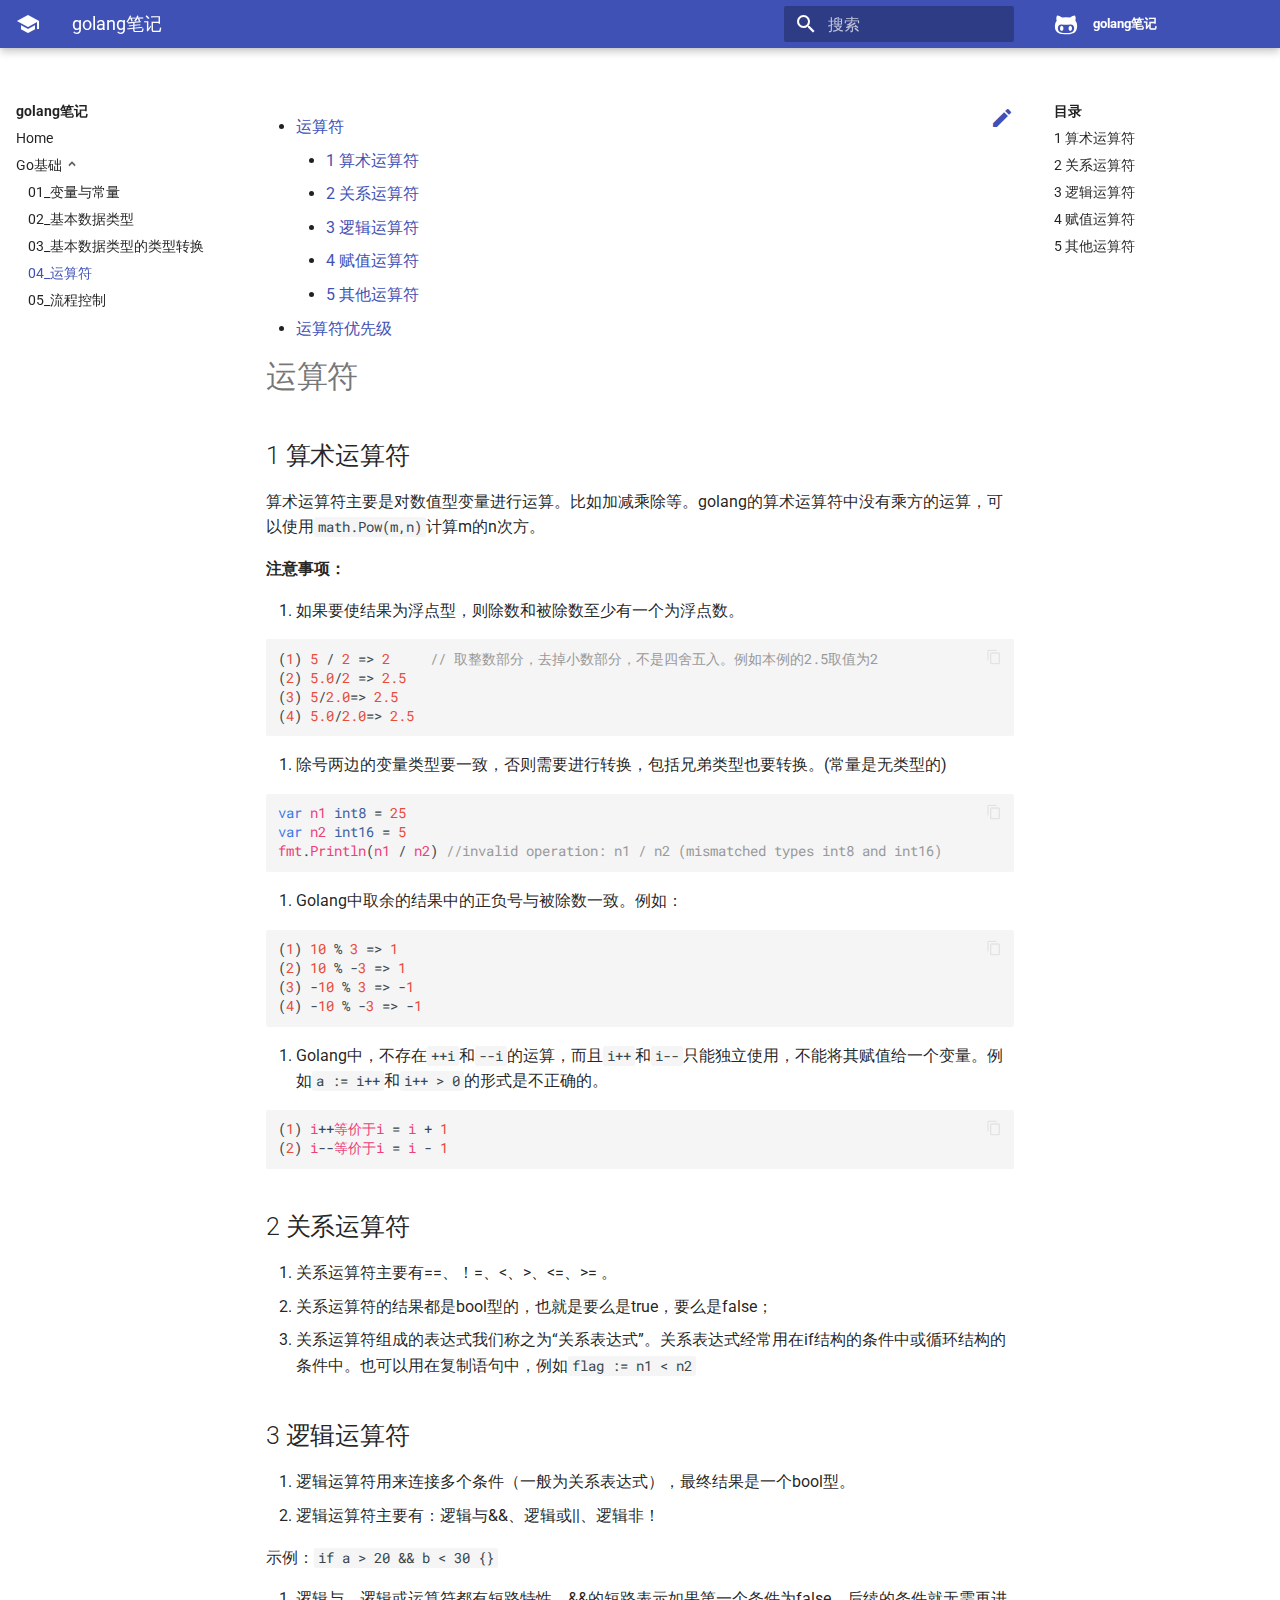
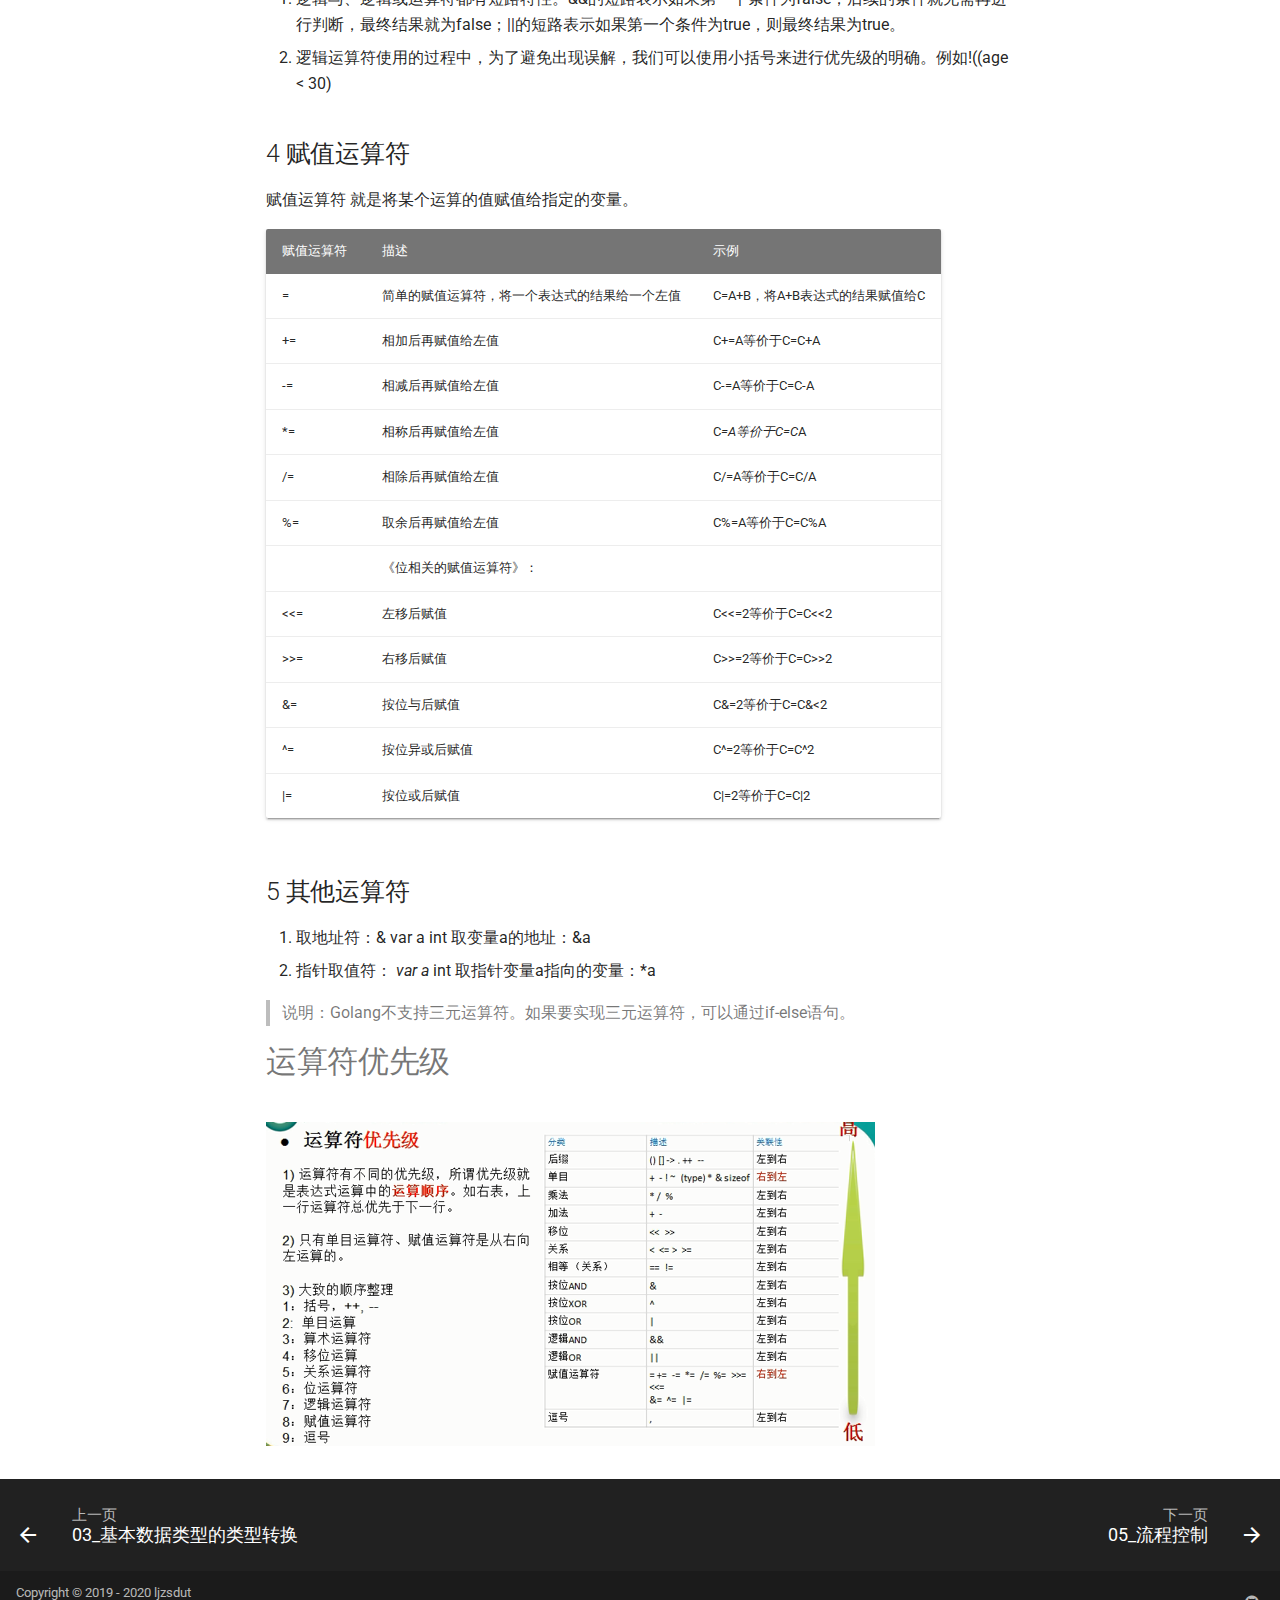
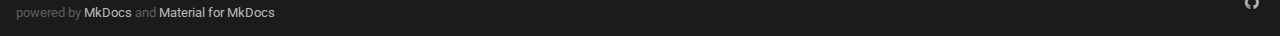
==== 04_运算符/index.html @ 5c6065fd "Deployed a2279b4 with MkDocs version: 1.0.4" ====
<!doctype html>
<html lang="zh" class="no-js">
  <head>
    
      <meta charset="utf-8">
      <meta name="viewport" content="width=device-width,initial-scale=1">
      <meta http-equiv="x-ua-compatible" content="ie=edge">
      
        <meta name="description" content="golang笔记">
      
      
      
      
        <meta name="lang:clipboard.copy" content="复制">
      
        <meta name="lang:clipboard.copied" content="已复制">
      
        <meta name="lang:search.language" content="ja">
      
        <meta name="lang:search.pipeline.stopwords" content="True">
      
        <meta name="lang:search.pipeline.trimmer" content="True">
      
        <meta name="lang:search.result.none" content="没有找到符合条件的结果">
      
        <meta name="lang:search.result.one" content="找到 1 个符合条件的结果">
      
        <meta name="lang:search.result.other" content="# 个符合条件的结果">
      
        <meta name="lang:search.tokenizer" content="[\uff0c\u3002]+">
      
      <link rel="shortcut icon" href="..">
      <meta name="generator" content="mkdocs-1.0.4, mkdocs-material-4.6.0">
    
    
      
        <title>04_运算符 - golang笔记</title>
      
    
    
      <link rel="stylesheet" href="../assets/stylesheets/application.1b62728e.css">
      
        <link rel="stylesheet" href="../assets/stylesheets/application-palette.a8b3c06d.css">
      
      
        
        
        <meta name="theme-color" content="#3f51b5">
      
    
    
      <script src="../assets/javascripts/modernizr.268332fc.js"></script>
    
    
      
        <link href="https://fonts.gstatic.com" rel="preconnect" crossorigin>
        <link rel="stylesheet" href="https://fonts.googleapis.com/css?family=Roboto:300,400,400i,700%7CRoboto+Mono&display=fallback">
        <style>body,input{font-family:"Roboto","Helvetica Neue",Helvetica,Arial,sans-serif}code,kbd,pre{font-family:"Roboto Mono","Courier New",Courier,monospace}</style>
      
    
    <link rel="stylesheet" href="../assets/fonts/material-icons.css">
    
    
    
      
    
    
  </head>
  
    
    
    <body dir="ltr" data-md-color-primary="indigo" data-md-color-accent="indigo">
  
    <svg class="md-svg">
      <defs>
        
        
          <svg xmlns="http://www.w3.org/2000/svg" width="416" height="448" viewBox="0 0 416 448" id="__github"><path fill="currentColor" d="M160 304q0 10-3.125 20.5t-10.75 19T128 352t-18.125-8.5-10.75-19T96 304t3.125-20.5 10.75-19T128 256t18.125 8.5 10.75 19T160 304zm160 0q0 10-3.125 20.5t-10.75 19T288 352t-18.125-8.5-10.75-19T256 304t3.125-20.5 10.75-19T288 256t18.125 8.5 10.75 19T320 304zm40 0q0-30-17.25-51T296 232q-10.25 0-48.75 5.25Q229.5 240 208 240t-39.25-2.75Q130.75 232 120 232q-29.5 0-46.75 21T56 304q0 22 8 38.375t20.25 25.75 30.5 15 35 7.375 37.25 1.75h42q20.5 0 37.25-1.75t35-7.375 30.5-15 20.25-25.75T360 304zm56-44q0 51.75-15.25 82.75-9.5 19.25-26.375 33.25t-35.25 21.5-42.5 11.875-42.875 5.5T212 416q-19.5 0-35.5-.75t-36.875-3.125-38.125-7.5-34.25-12.875T37 371.5t-21.5-28.75Q0 312 0 260q0-59.25 34-99-6.75-20.5-6.75-42.5 0-29 12.75-54.5 27 0 47.5 9.875t47.25 30.875Q171.5 96 212 96q37 0 70 8 26.25-20.5 46.75-30.25T376 64q12.75 25.5 12.75 54.5 0 21.75-6.75 42 34 40 34 99.5z"/></svg>
        
      </defs>
    </svg>
    <input class="md-toggle" data-md-toggle="drawer" type="checkbox" id="__drawer" autocomplete="off">
    <input class="md-toggle" data-md-toggle="search" type="checkbox" id="__search" autocomplete="off">
    <label class="md-overlay" data-md-component="overlay" for="__drawer"></label>
    
      <a href="#_1" tabindex="1" class="md-skip">
        跳转至
      </a>
    
    
      <header class="md-header" data-md-component="header">
  <nav class="md-header-nav md-grid">
    <div class="md-flex">
      <div class="md-flex__cell md-flex__cell--shrink">
        <a href=".." title="golang笔记" class="md-header-nav__button md-logo">
          
            <i class="md-icon"></i>
          
        </a>
      </div>
      <div class="md-flex__cell md-flex__cell--shrink">
        <label class="md-icon md-icon--menu md-header-nav__button" for="__drawer"></label>
      </div>
      <div class="md-flex__cell md-flex__cell--stretch">
        <div class="md-flex__ellipsis md-header-nav__title" data-md-component="title">
          
            <span class="md-header-nav__topic">
              golang笔记
            </span>
            <span class="md-header-nav__topic">
              
                04_运算符
              
            </span>
          
        </div>
      </div>
      <div class="md-flex__cell md-flex__cell--shrink">
        
          <label class="md-icon md-icon--search md-header-nav__button" for="__search"></label>
          
<div class="md-search" data-md-component="search" role="dialog">
  <label class="md-search__overlay" for="__search"></label>
  <div class="md-search__inner" role="search">
    <form class="md-search__form" name="search">
      <input type="text" class="md-search__input" name="query" placeholder="搜索" autocapitalize="off" autocorrect="off" autocomplete="off" spellcheck="false" data-md-component="query" data-md-state="active">
      <label class="md-icon md-search__icon" for="__search"></label>
      <button type="reset" class="md-icon md-search__icon" data-md-component="reset" tabindex="-1">
        &#xE5CD;
      </button>
    </form>
    <div class="md-search__output">
      <div class="md-search__scrollwrap" data-md-scrollfix>
        <div class="md-search-result" data-md-component="result">
          <div class="md-search-result__meta">
            键入以开始搜索
          </div>
          <ol class="md-search-result__list"></ol>
        </div>
      </div>
    </div>
  </div>
</div>
        
      </div>
      
        <div class="md-flex__cell md-flex__cell--shrink">
          <div class="md-header-nav__source">
            


  

<a href="https://github.com/ljzsdut/golangstudy/" title="前往 Github 仓库" class="md-source" data-md-source="github">
  
    <div class="md-source__icon">
      <svg viewBox="0 0 24 24" width="24" height="24">
        <use xlink:href="#__github" width="24" height="24"></use>
      </svg>
    </div>
  
  <div class="md-source__repository">
    golang笔记
  </div>
</a>
          </div>
        </div>
      
    </div>
  </nav>
</header>
    
    <div class="md-container">
      
        
      
      
      <main class="md-main" role="main">
        <div class="md-main__inner md-grid" data-md-component="container">
          
            
              <div class="md-sidebar md-sidebar--primary" data-md-component="navigation">
                <div class="md-sidebar__scrollwrap">
                  <div class="md-sidebar__inner">
                    <nav class="md-nav md-nav--primary" data-md-level="0">
  <label class="md-nav__title md-nav__title--site" for="__drawer">
    <a href=".." title="golang笔记" class="md-nav__button md-logo">
      
        <i class="md-icon"></i>
      
    </a>
    golang笔记
  </label>
  
    <div class="md-nav__source">
      


  

<a href="https://github.com/ljzsdut/golangstudy/" title="前往 Github 仓库" class="md-source" data-md-source="github">
  
    <div class="md-source__icon">
      <svg viewBox="0 0 24 24" width="24" height="24">
        <use xlink:href="#__github" width="24" height="24"></use>
      </svg>
    </div>
  
  <div class="md-source__repository">
    golang笔记
  </div>
</a>
    </div>
  
  <ul class="md-nav__list" data-md-scrollfix>
    
      
      
      


  <li class="md-nav__item">
    <a href=".." title="Home" class="md-nav__link">
      Home
    </a>
  </li>

    
      
      
      

  


  <li class="md-nav__item md-nav__item--active md-nav__item--nested">
    
      <input class="md-toggle md-nav__toggle" data-md-toggle="nav-2" type="checkbox" id="nav-2" checked>
    
    <label class="md-nav__link" for="nav-2">
      Go基础
    </label>
    <nav class="md-nav" data-md-component="collapsible" data-md-level="1">
      <label class="md-nav__title" for="nav-2">
        Go基础
      </label>
      <ul class="md-nav__list" data-md-scrollfix>
        
        
          
          
          


  <li class="md-nav__item">
    <a href="../01_变量与常量/" title="01_变量与常量" class="md-nav__link">
      01_变量与常量
    </a>
  </li>

        
          
          
          


  <li class="md-nav__item">
    <a href="../02_基本数据类型/" title="02_基本数据类型" class="md-nav__link">
      02_基本数据类型
    </a>
  </li>

        
          
          
          


  <li class="md-nav__item">
    <a href="../03_基本数据类型的类型转换/" title="03_基本数据类型的类型转换" class="md-nav__link">
      03_基本数据类型的类型转换
    </a>
  </li>

        
          
          
          

  


  <li class="md-nav__item md-nav__item--active">
    
    <input class="md-toggle md-nav__toggle" data-md-toggle="toc" type="checkbox" id="__toc">
    
      
    
    
      <label class="md-nav__link md-nav__link--active" for="__toc">
        04_运算符
      </label>
    
    <a href="./" title="04_运算符" class="md-nav__link md-nav__link--active">
      04_运算符
    </a>
    
      
<nav class="md-nav md-nav--secondary">
  
  
    
  
  
    <label class="md-nav__title" for="__toc">目录</label>
    <ul class="md-nav__list" data-md-scrollfix>
      
        <li class="md-nav__item">
  <a href="#1" class="md-nav__link">
    1 算术运算符
  </a>
  
</li>
      
        <li class="md-nav__item">
  <a href="#2" class="md-nav__link">
    2 关系运算符
  </a>
  
</li>
      
        <li class="md-nav__item">
  <a href="#3" class="md-nav__link">
    3 逻辑运算符
  </a>
  
</li>
      
        <li class="md-nav__item">
  <a href="#4" class="md-nav__link">
    4 赋值运算符
  </a>
  
</li>
      
        <li class="md-nav__item">
  <a href="#5" class="md-nav__link">
    5 其他运算符
  </a>
  
</li>
      
      
      
      
      
    </ul>
  
</nav>
    
  </li>

        
          
          
          


  <li class="md-nav__item">
    <a href="../05_流程控制/" title="05_流程控制" class="md-nav__link">
      05_流程控制
    </a>
  </li>

        
      </ul>
    </nav>
  </li>

    
  </ul>
</nav>
                  </div>
                </div>
              </div>
            
            
              <div class="md-sidebar md-sidebar--secondary" data-md-component="toc">
                <div class="md-sidebar__scrollwrap">
                  <div class="md-sidebar__inner">
                    
<nav class="md-nav md-nav--secondary">
  
  
    
  
  
    <label class="md-nav__title" for="__toc">目录</label>
    <ul class="md-nav__list" data-md-scrollfix>
      
        <li class="md-nav__item">
  <a href="#1" class="md-nav__link">
    1 算术运算符
  </a>
  
</li>
      
        <li class="md-nav__item">
  <a href="#2" class="md-nav__link">
    2 关系运算符
  </a>
  
</li>
      
        <li class="md-nav__item">
  <a href="#3" class="md-nav__link">
    3 逻辑运算符
  </a>
  
</li>
      
        <li class="md-nav__item">
  <a href="#4" class="md-nav__link">
    4 赋值运算符
  </a>
  
</li>
      
        <li class="md-nav__item">
  <a href="#5" class="md-nav__link">
    5 其他运算符
  </a>
  
</li>
      
      
      
      
      
    </ul>
  
</nav>
                  </div>
                </div>
              </div>
            
          
          <div class="md-content">
            <article class="md-content__inner md-typeset">
              
                
                  <a href="https://github.com/ljzsdut/golangstudy/edit/master/docs/04_运算符.md" title="编辑此页" class="md-icon md-content__icon">&#xE3C9;</a>
                
                
                <div class="toc">
<ul>
<li><a href="#_1">运算符</a><ul>
<li><a href="#1">1 算术运算符</a></li>
<li><a href="#2">2 关系运算符</a></li>
<li><a href="#3">3 逻辑运算符</a></li>
<li><a href="#4">4 赋值运算符</a></li>
<li><a href="#5">5 其他运算符</a></li>
</ul>
</li>
<li><a href="#_2">运算符优先级</a></li>
</ul>
</div>
<h1 id="_1">运算符<a class="headerlink" href="#_1" title="Permanent link">&para;</a></h1>
<h2 id="1">1 算术运算符<a class="headerlink" href="#1" title="Permanent link">&para;</a></h2>
<p>算术运算符主要是对数值型变量进行运算。比如加减乘除等。golang的算术运算符中没有乘方的运算，可以使用<code>math.Pow(m,n)</code>计算m的n次方。</p>
<p><strong>注意事项：</strong></p>
<ol>
<li>如果要使结果为浮点型，则除数和被除数至少有一个为浮点数。</li>
</ol>
<div class="codehilite"><pre><span></span><span class="p">(</span><span class="mi">1</span><span class="p">)</span> <span class="mi">5</span> <span class="o">/</span> <span class="mi">2</span> <span class="p">=&gt;</span> <span class="mi">2</span>     <span class="c1">// 取整数部分，去掉小数部分，不是四舍五入。例如本例的2.5取值为2</span>
<span class="p">(</span><span class="mi">2</span><span class="p">)</span> <span class="mf">5.0</span><span class="o">/</span><span class="mi">2</span> <span class="p">=&gt;</span> <span class="mf">2.5</span>
<span class="p">(</span><span class="mi">3</span><span class="p">)</span> <span class="mi">5</span><span class="o">/</span><span class="mf">2.0</span><span class="p">=&gt;</span> <span class="mf">2.5</span>
<span class="p">(</span><span class="mi">4</span><span class="p">)</span> <span class="mf">5.0</span><span class="o">/</span><span class="mf">2.0</span><span class="p">=&gt;</span> <span class="mf">2.5</span>
</pre></div>


<ol>
<li>除号两边的变量类型要一致，否则需要进行转换，包括兄弟类型也要转换。(常量是无类型的)</li>
</ol>
<div class="codehilite"><pre><span></span><span class="kd">var</span> <span class="nx">n1</span> <span class="kt">int8</span> <span class="p">=</span> <span class="mi">25</span>
<span class="kd">var</span> <span class="nx">n2</span> <span class="kt">int16</span> <span class="p">=</span> <span class="mi">5</span>
<span class="nx">fmt</span><span class="p">.</span><span class="nx">Println</span><span class="p">(</span><span class="nx">n1</span> <span class="o">/</span> <span class="nx">n2</span><span class="p">)</span> <span class="c1">//invalid operation: n1 / n2 (mismatched types int8 and int16)</span>
</pre></div>


<ol>
<li>Golang中取余的结果中的正负号与被除数一致。例如：</li>
</ol>
<div class="codehilite"><pre><span></span><span class="p">(</span><span class="mi">1</span><span class="p">)</span> <span class="mi">10</span> <span class="o">%</span> <span class="mi">3</span> <span class="p">=&gt;</span> <span class="mi">1</span>
<span class="p">(</span><span class="mi">2</span><span class="p">)</span> <span class="mi">10</span> <span class="o">%</span> <span class="o">-</span><span class="mi">3</span> <span class="p">=&gt;</span> <span class="mi">1</span>
<span class="p">(</span><span class="mi">3</span><span class="p">)</span> <span class="o">-</span><span class="mi">10</span> <span class="o">%</span> <span class="mi">3</span> <span class="p">=&gt;</span> <span class="o">-</span><span class="mi">1</span>
<span class="p">(</span><span class="mi">4</span><span class="p">)</span> <span class="o">-</span><span class="mi">10</span> <span class="o">%</span> <span class="o">-</span><span class="mi">3</span> <span class="p">=&gt;</span> <span class="o">-</span><span class="mi">1</span>
</pre></div>


<ol>
<li>Golang中，不存在<code>++i</code>和<code>--i</code>的运算，而且<code>i++</code>和<code>i--</code>只能独立使用，不能将其赋值给一个变量。例如<code>a := i++</code>和<code>i++ &gt; 0</code>的形式是不正确的。</li>
</ol>
<div class="codehilite"><pre><span></span><span class="p">(</span><span class="mi">1</span><span class="p">)</span> <span class="nx">i</span><span class="o">++</span><span class="nx">等价于i</span> <span class="p">=</span> <span class="nx">i</span> <span class="o">+</span> <span class="mi">1</span>
<span class="p">(</span><span class="mi">2</span><span class="p">)</span> <span class="nx">i</span><span class="o">--</span><span class="nx">等价于i</span> <span class="p">=</span> <span class="nx">i</span> <span class="o">-</span> <span class="mi">1</span>
</pre></div>


<h2 id="2">2 关系运算符<a class="headerlink" href="#2" title="Permanent link">&para;</a></h2>
<ol>
<li>关系运算符主要有==、！=、&lt;、&gt;、&lt;=、&gt;= 。</li>
<li>关系运算符的结果都是bool型的，也就是要么是true，要么是false；</li>
<li>关系运算符组成的表达式我们称之为“关系表达式”。关系表达式经常用在if结构的条件中或循环结构的条件中。也可以用在复制语句中，例如<code>flag := n1 &lt; n2</code></li>
</ol>
<h2 id="3">3 <strong>逻辑运算符</strong><a class="headerlink" href="#3" title="Permanent link">&para;</a></h2>
<ol>
<li>
<p>逻辑运算符用来连接多个条件（一般为关系表达式），最终结果是一个bool型。</p>
</li>
<li>
<p>逻辑运算符主要有：逻辑与&amp;&amp;、逻辑或||、逻辑非！</p>
</li>
</ol>
<p>示例：<code>if a &gt; 20 &amp;&amp; b &lt; 30 {}</code></p>
<ol>
<li>
<p>逻辑与、逻辑或运算符都有短路特性。&amp;&amp;的短路表示如果第一个条件为false，后续的条件就无需再进行判断，最终结果就为false；||的短路表示如果第一个条件为true，则最终结果为true。</p>
</li>
<li>
<p>逻辑运算符使用的过程中，为了避免出现误解，我们可以使用小括号来进行优先级的明确。例如!((age &lt; 30)</p>
</li>
</ol>
<h2 id="4">4 <strong>赋值运算符</strong><a class="headerlink" href="#4" title="Permanent link">&para;</a></h2>
<p>赋值运算符   就是将某个运算的值赋值给指定的变量。</p>
<table>
<thead>
<tr>
<th>赋值运算符</th>
<th>描述</th>
<th>示例</th>
</tr>
</thead>
<tbody>
<tr>
<td>=</td>
<td>简单的赋值运算符，将一个表达式的结果给一个左值</td>
<td>C=A+B，将A+B表达式的结果赋值给C</td>
</tr>
<tr>
<td>+=</td>
<td>相加后再赋值给左值</td>
<td>C+=A等价于C=C+A</td>
</tr>
<tr>
<td>-=</td>
<td>相减后再赋值给左值</td>
<td>C-=A等价于C=C-A</td>
</tr>
<tr>
<td>*=</td>
<td>相称后再赋值给左值</td>
<td>C<em>=A等价于C=C</em>A</td>
</tr>
<tr>
<td>/=</td>
<td>相除后再赋值给左值</td>
<td>C/=A等价于C=C/A</td>
</tr>
<tr>
<td>%=</td>
<td>取余后再赋值给左值</td>
<td>C%=A等价于C=C%A</td>
</tr>
<tr>
<td></td>
<td>《位相关的赋值运算符》：</td>
<td></td>
</tr>
<tr>
<td>&lt;&lt;=</td>
<td>左移后赋值</td>
<td>C&lt;&lt;=2等价于C=C&lt;&lt;2</td>
</tr>
<tr>
<td>&gt;&gt;=</td>
<td>右移后赋值</td>
<td>C&gt;&gt;=2等价于C=C&gt;&gt;2</td>
</tr>
<tr>
<td>&amp;=</td>
<td>按位与后赋值</td>
<td>C&amp;=2等价于C=C&amp;&lt;2</td>
</tr>
<tr>
<td>^=</td>
<td>按位异或后赋值</td>
<td>C^=2等价于C=C^2</td>
</tr>
<tr>
<td>|=</td>
<td>按位或后赋值</td>
<td>C|=2等价于C=C|2</td>
</tr>
</tbody>
</table>
<h2 id="5">5 其他运算符<a class="headerlink" href="#5" title="Permanent link">&para;</a></h2>
<ol>
<li>
<p>取地址符：&amp;    var a int    取变量a的地址：&amp;a</p>
</li>
<li>
<p>指针取值符：<em>    var a </em>int   取指针变量a指向的变量：*a</p>
</li>
</ol>
<blockquote>
<p>说明：Golang不支持三元运算符。如果要实现三元运算符，可以通过if-else语句。</p>
</blockquote>
<h1 id="_2">运算符优先级<a class="headerlink" href="#_2" title="Permanent link">&para;</a></h1>
<p><img alt="1567498036749" src="../04_运算符.assets/1567498036749.png" /></p>
                
                  
                
                
              
              
                


              
            </article>
          </div>
        </div>
      </main>
      
        
<footer class="md-footer">
  
    <div class="md-footer-nav">
      <nav class="md-footer-nav__inner md-grid">
        
          <a href="../03_基本数据类型的类型转换/" title="03_基本数据类型的类型转换" class="md-flex md-footer-nav__link md-footer-nav__link--prev" rel="prev">
            <div class="md-flex__cell md-flex__cell--shrink">
              <i class="md-icon md-icon--arrow-back md-footer-nav__button"></i>
            </div>
            <div class="md-flex__cell md-flex__cell--stretch md-footer-nav__title">
              <span class="md-flex__ellipsis">
                <span class="md-footer-nav__direction">
                  上一页
                </span>
                03_基本数据类型的类型转换
              </span>
            </div>
          </a>
        
        
          <a href="../05_流程控制/" title="05_流程控制" class="md-flex md-footer-nav__link md-footer-nav__link--next" rel="next">
            <div class="md-flex__cell md-flex__cell--stretch md-footer-nav__title">
              <span class="md-flex__ellipsis">
                <span class="md-footer-nav__direction">
                  下一页
                </span>
                05_流程控制
              </span>
            </div>
            <div class="md-flex__cell md-flex__cell--shrink">
              <i class="md-icon md-icon--arrow-forward md-footer-nav__button"></i>
            </div>
          </a>
        
      </nav>
    </div>
  
  <div class="md-footer-meta md-typeset">
    <div class="md-footer-meta__inner md-grid">
      <div class="md-footer-copyright">
        
          <div class="md-footer-copyright__highlight">
            Copyright &copy; 2019 - 2020 ljzsdut
          </div>
        
        powered by
        <a href="https://www.mkdocs.org">MkDocs</a>
        and
        <a href="https://squidfunk.github.io/mkdocs-material/">
          Material for MkDocs</a>
      </div>
      
  <div class="md-footer-social">
    <link rel="stylesheet" href="../assets/fonts/font-awesome.css">
    
      <a href="https://github.com/ljzsdut" class="md-footer-social__link fa fa-github"></a>
    
  </div>

    </div>
  </div>
</footer>
      
    </div>
    
      <script src="../assets/javascripts/application.808e90bb.js"></script>
      
        
        
          
          <script src="../assets/javascripts/lunr/lunr.stemmer.support.js"></script>
          
            
              
                <script src="../assets/javascripts/lunr/tinyseg.js"></script>
              
              
                <script src="../assets/javascripts/lunr/lunr.ja.js"></script>
              
            
          
          
        
      
      <script>app.initialize({version:"1.0.4",url:{base:".."}})</script>
      
        <script src="../search/main.js"></script>
      
    
  </body>
</html>
---- assets/stylesheets/application.1b62728e.css ----
html {
    box-sizing: border-box
}

*,
:after,
:before {
    box-sizing: inherit
}

html {
    -webkit-text-size-adjust: none;
    -moz-text-size-adjust: none;
    -ms-text-size-adjust: none;
    text-size-adjust: none
}

body {
    margin: 0
}

hr {
    overflow: visible;
    box-sizing: content-box
}

a {
    -webkit-text-decoration-skip: objects
}

a,
button,
input,
label {
    -webkit-tap-highlight-color: transparent
}

a {
    color: inherit;
    text-decoration: none
}

small,
sub,
sup {
    font-size: 80%
}

sub,
sup {
    position: relative;
    line-height: 0;
    vertical-align: baseline
}

sub {
    bottom: -.25em
}

sup {
    top: -.5em
}

img {
    border-style: none
}

table {
    border-collapse: separate;
    border-spacing: 0
}

td,
th {
    font-weight: 400;
    vertical-align: top
}

button {
    margin: 0;
    padding: 0;
    border: 0;
    outline-style: none;
    background: transparent;
    font-size: inherit
}

input {
    border: 0;
    outline: 0
}

.md-clipboard:before,
.md-icon,
.md-nav__button,
.md-nav__link:after,
.md-nav__title:before,
.md-search-result__article--document:before,
.md-source-file:before,
.md-typeset .admonition>.admonition-title:before,
.md-typeset .admonition>summary:before,
.md-typeset .critic.comment:before,
.md-typeset .footnote-backref,
.md-typeset .task-list-control .task-list-indicator:before,
.md-typeset details>.admonition-title:before,
.md-typeset details>summary:before,
.md-typeset summary:after {
    font-family: Material Icons;
    font-style: normal;
    font-variant: normal;
    font-weight: 400;
    line-height: 1;
    text-transform: none;
    white-space: nowrap;
    speak: none;
    word-wrap: normal;
    direction: ltr
}

.md-content__icon,
.md-footer-nav__button,
.md-header-nav__button,
.md-nav__button,
.md-nav__title:before,
.md-search-result__article--document:before {
    display: inline-block;
    margin: .2rem;
    padding: .4rem;
    font-size: 1.2rem;
    cursor: pointer
}

.md-icon--arrow-back:before {
    content: ""
}

.md-icon--arrow-forward:before {
    content: ""
}

.md-icon--menu:before {
    content: ""
}

.md-icon--search:before {
    content: ""
}

[dir=rtl] .md-icon--arrow-back:before {
    content: ""
}

[dir=rtl] .md-icon--arrow-forward:before {
    content: ""
}

body {
    -webkit-font-smoothing: antialiased;
    -moz-osx-font-smoothing: grayscale
}

body,
input {
    color: rgba(0, 0, 0, .87);
    font-feature-settings: "kern", "liga";
    font-family: Helvetica Neue, Helvetica, Arial, sans-serif
}

code,
kbd,
pre {
    color: rgba(0, 0, 0, .87);
    font-feature-settings: "kern";
    font-family: Courier New, Courier, monospace
}

.md-typeset {
    font-size: .8rem;
    line-height: 1.6;
    -webkit-print-color-adjust: exact
}

.md-typeset blockquote,
.md-typeset ol,
.md-typeset p,
.md-typeset ul {
    margin: 1em 0
}

.md-typeset h1 {
    margin: 0 0 2rem;
    color: rgba(0, 0, 0, .54);
    font-size: 1.5625rem;
    line-height: 1.3
}

.md-typeset h1,
.md-typeset h2 {
    font-weight: 300;
    letter-spacing: -.01em
}

.md-typeset h2 {
    margin: 2rem 0 .8rem;
    font-size: 1.25rem;
    line-height: 1.4
}

.md-typeset h3 {
    margin: 1.6rem 0 .8rem;
    font-size: 1rem;
    font-weight: 400;
    letter-spacing: -.01em;
    line-height: 1.5
}

.md-typeset h2+h3 {
    margin-top: .8rem
}

.md-typeset h4 {
    font-size: .8rem
}

.md-typeset h4,
.md-typeset h5,
.md-typeset h6 {
    margin: .8rem 0;
    font-weight: 700;
    letter-spacing: -.01em
}

.md-typeset h5,
.md-typeset h6 {
    color: rgba(0, 0, 0, .54);
    font-size: .64rem
}

.md-typeset h5 {
    text-transform: uppercase
}

.md-typeset hr {
    margin: 1.5em 0;
    border-bottom: .05rem dotted rgba(0, 0, 0, .26)
}

.md-typeset a {
    color: #3f51b5;
    word-break: break-word
}

.md-typeset a,
.md-typeset a:before {
    -webkit-transition: color .125s;
    transition: color .125s
}

.md-typeset a:active,
.md-typeset a:hover {
    color: #536dfe
}

.md-typeset code,
.md-typeset pre {
    background-color: hsla(0, 0%, 92.5%, .5);
    color: #37474f;
    font-size: 85%;
    direction: ltr
}

.md-typeset code {
    margin: 0 .29412em;
    padding: .07353em 0;
    border-radius: .1rem;
    box-shadow: .29412em 0 0 hsla(0, 0%, 92.5%, .5), -.29412em 0 0 hsla(0, 0%, 92.5%, .5);
    word-break: break-word;
    -webkit-box-decoration-break: clone;
    box-decoration-break: clone
}

.md-typeset h1 code,
.md-typeset h2 code,
.md-typeset h3 code,
.md-typeset h4 code,
.md-typeset h5 code,
.md-typeset h6 code {
    margin: 0;
    background-color: transparent;
    box-shadow: none
}

.md-typeset a>code {
    margin: inherit;
    padding: inherit;
    border-radius: initial;
    background-color: inherit;
    color: inherit;
    box-shadow: none
}

.md-typeset pre {
    position: relative;
    margin: 1em 0;
    border-radius: .1rem;
    line-height: 1.4;
    -webkit-overflow-scrolling: touch
}

.md-typeset pre>code {
    display: block;
    margin: 0;
    padding: .525rem .6rem;
    background-color: transparent;
    font-size: inherit;
    box-shadow: none;
    -webkit-box-decoration-break: slice;
    box-decoration-break: slice;
    overflow: auto
}

.md-typeset pre>code::-webkit-scrollbar {
    width: .2rem;
    height: .2rem
}

.md-typeset pre>code::-webkit-scrollbar-thumb {
    background-color: rgba(0, 0, 0, .26)
}

.md-typeset pre>code::-webkit-scrollbar-thumb:hover {
    background-color: #536dfe
}

.md-typeset kbd {
    padding: 0 .29412em;
    border-radius: .15rem;
    border: .05rem solid #c9c9c9;
    border-bottom-color: #bcbcbc;
    background-color: #fcfcfc;
    color: #555;
    font-size: 85%;
    box-shadow: 0 .05rem 0 #b0b0b0;
    word-break: break-word
}

.md-typeset mark {
    margin: 0 .25em;
    padding: .0625em 0;
    border-radius: .1rem;
    background-color: rgba(255, 235, 59, .5);
    box-shadow: .25em 0 0 rgba(255, 235, 59, .5), -.25em 0 0 rgba(255, 235, 59, .5);
    word-break: break-word;
    -webkit-box-decoration-break: clone;
    box-decoration-break: clone
}

.md-typeset abbr {
    border-bottom: .05rem dotted rgba(0, 0, 0, .54);
    text-decoration: none;
    cursor: help
}

.md-typeset small {
    opacity: .75
}

.md-typeset sub,
.md-typeset sup {
    margin-left: .07812em
}

[dir=rtl] .md-typeset sub,
[dir=rtl] .md-typeset sup {
    margin-right: .07812em;
    margin-left: 0
}

.md-typeset blockquote {
    padding-left: .6rem;
    border-left: .2rem solid rgba(0, 0, 0, .26);
    color: rgba(0, 0, 0, .54)
}

[dir=rtl] .md-typeset blockquote {
    padding-right: .6rem;
    padding-left: 0;
    border-right: .2rem solid rgba(0, 0, 0, .26);
    border-left: initial
}

.md-typeset ul {
    list-style-type: disc
}

.md-typeset ol,
.md-typeset ul {
    margin-left: .625em;
    padding: 0
}

[dir=rtl] .md-typeset ol,
[dir=rtl] .md-typeset ul {
    margin-right: .625em;
    margin-left: 0
}

.md-typeset ol ol,
.md-typeset ul ol {
    list-style-type: lower-alpha
}

.md-typeset ol ol ol,
.md-typeset ul ol ol {
    list-style-type: lower-roman
}

.md-typeset ol li,
.md-typeset ul li {
    margin-bottom: .5em;
    margin-left: 1.25em
}

[dir=rtl] .md-typeset ol li,
[dir=rtl] .md-typeset ul li {
    margin-right: 1.25em;
    margin-left: 0
}

.md-typeset ol li blockquote,
.md-typeset ol li p,
.md-typeset ul li blockquote,
.md-typeset ul li p {
    margin: .5em 0
}

.md-typeset ol li:last-child,
.md-typeset ul li:last-child {
    margin-bottom: 0
}

.md-typeset ol li ol,
.md-typeset ol li ul,
.md-typeset ul li ol,
.md-typeset ul li ul {
    margin: .5em 0 .5em .625em
}

[dir=rtl] .md-typeset ol li ol,
[dir=rtl] .md-typeset ol li ul,
[dir=rtl] .md-typeset ul li ol,
[dir=rtl] .md-typeset ul li ul {
    margin-right: .625em;
    margin-left: 0
}

.md-typeset dd {
    margin: 1em 0 1em 1.875em
}

[dir=rtl] .md-typeset dd {
    margin-right: 1.875em;
    margin-left: 0
}

.md-typeset iframe,
.md-typeset img,
.md-typeset svg {
    max-width: 100%
}

.md-typeset table:not([class]) {
    box-shadow: 0 2px 2px 0 rgba(0, 0, 0, .14), 0 1px 5px 0 rgba(0, 0, 0, .12), 0 3px 1px -2px rgba(0, 0, 0, .2);
    display: inline-block;
    max-width: 100%;
    border-radius: .1rem;
    font-size: .64rem;
    overflow: auto;
    -webkit-overflow-scrolling: touch
}

.md-typeset table:not([class])+* {
    margin-top: 1.5em
}

.md-typeset table:not([class]) td:not([align]),
.md-typeset table:not([class]) th:not([align]) {
    text-align: left
}

[dir=rtl] .md-typeset table:not([class]) td:not([align]),
[dir=rtl] .md-typeset table:not([class]) th:not([align]) {
    text-align: right
}

.md-typeset table:not([class]) th {
    min-width: 5rem;
    padding: .6rem .8rem;
    background-color: rgba(0, 0, 0, .54);
    color: #fff;
    vertical-align: top
}

.md-typeset table:not([class]) td {
    padding: .6rem .8rem;
    border-top: .05rem solid rgba(0, 0, 0, .07);
    vertical-align: top
}

.md-typeset table:not([class]) tr {
    -webkit-transition: background-color .125s;
    transition: background-color .125s
}

.md-typeset table:not([class]) tr:hover {
    background-color: rgba(0, 0, 0, .035);
    box-shadow: inset 0 .05rem 0 #fff
}

.md-typeset table:not([class]) tr:first-child td {
    border-top: 0
}

.md-typeset table:not([class]) a {
    word-break: normal
}

.md-typeset__scrollwrap {
    margin: 1em -.8rem;
    overflow-x: auto;
    -webkit-overflow-scrolling: touch
}

.md-typeset .md-typeset__table {
    display: inline-block;
    margin-bottom: .5em;
    padding: 0 .8rem
}

.md-typeset .md-typeset__table table {
    display: table;
    width: 100%;
    margin: 0;
    overflow: hidden
}

html {
    font-size: 125%;
    overflow-x: hidden
}

body,
html {
    height: 100%
}

body {
    position: relative;
    font-size: .5rem
}

hr {
    display: block;
    height: .05rem;
    padding: 0;
    border: 0
}

.md-svg {
    display: none
}

.md-grid {
    /* max-width: 61rem; */
    margin-right: auto;
    margin-left: auto
}

.md-container,
.md-main {
    overflow: auto
}

.md-container {
    display: table;
    width: 100%;
    height: 100%;
    padding-top: 2.4rem;
    table-layout: fixed
}

.md-main {
    display: table-row;
    height: 100%
}

.md-main__inner {
    height: 100%;
    padding-top: 1.5rem;
    padding-bottom: .05rem
}

.md-toggle {
    display: none
}

.md-overlay {
    position: fixed;
    top: 0;
    width: 0;
    height: 0;
    -webkit-transition: width 0s .25s, height 0s .25s, opacity .25s;
    transition: width 0s .25s, height 0s .25s, opacity .25s;
    background-color: rgba(0, 0, 0, .54);
    opacity: 0;
    z-index: 3
}

.md-flex {
    display: table
}

.md-flex__cell {
    display: table-cell;
    position: relative;
    vertical-align: top
}

.md-flex__cell--shrink {
    width: 0
}

.md-flex__cell--stretch {
    display: table;
    width: 100%;
    table-layout: fixed
}

.md-flex__ellipsis {
    display: table-cell;
    text-overflow: ellipsis;
    white-space: nowrap;
    overflow: hidden
}

.md-skip {
    position: fixed;
    width: .05rem;
    height: .05rem;
    margin: .5rem;
    padding: .3rem .5rem;
    -webkit-transform: translateY(.4rem);
    transform: translateY(.4rem);
    border-radius: .1rem;
    background-color: rgba(0, 0, 0, .87);
    color: #fff;
    font-size: .64rem;
    opacity: 0;
    overflow: hidden
}

.md-skip:focus {
    width: auto;
    height: auto;
    clip: auto;
    -webkit-transform: translateX(0);
    transform: translateX(0);
    -webkit-transition: opacity .175s 75ms, -webkit-transform .25s cubic-bezier(.4, 0, .2, 1);
    transition: opacity .175s 75ms, -webkit-transform .25s cubic-bezier(.4, 0, .2, 1);
    transition: transform .25s cubic-bezier(.4, 0, .2, 1), opacity .175s 75ms;
    transition: transform .25s cubic-bezier(.4, 0, .2, 1), opacity .175s 75ms, -webkit-transform .25s cubic-bezier(.4, 0, .2, 1);
    opacity: 1;
    z-index: 10
}

@page {
    margin: 25mm
}

.md-clipboard {
    position: absolute;
    top: .3rem;
    right: .3rem;
    width: 1.4rem;
    height: 1.4rem;
    border-radius: .1rem;
    font-size: .8rem;
    cursor: pointer;
    z-index: 1;
    -webkit-backface-visibility: hidden;
    backface-visibility: hidden
}

.md-clipboard:before {
    -webkit-transition: color .25s, opacity .25s;
    transition: color .25s, opacity .25s;
    color: rgba(0, 0, 0, .07);
    content: "\E14D"
}

.codehilite:hover .md-clipboard:before,
.md-typeset .highlight:hover .md-clipboard:before,
pre:hover .md-clipboard:before {
    color: rgba(0, 0, 0, .54)
}

.md-clipboard:focus:before,
.md-clipboard:hover:before {
    color: #536dfe
}

.md-clipboard__message {
    display: block;
    position: absolute;
    top: 0;
    right: 1.7rem;
    padding: .3rem .5rem;
    -webkit-transform: translateX(.4rem);
    transform: translateX(.4rem);
    -webkit-transition: opacity .175s, -webkit-transform .25s cubic-bezier(.9, .1, .9, 0);
    transition: opacity .175s, -webkit-transform .25s cubic-bezier(.9, .1, .9, 0);
    transition: transform .25s cubic-bezier(.9, .1, .9, 0), opacity .175s;
    transition: transform .25s cubic-bezier(.9, .1, .9, 0), opacity .175s, -webkit-transform .25s cubic-bezier(.9, .1, .9, 0);
    border-radius: .1rem;
    background-color: rgba(0, 0, 0, .54);
    color: #fff;
    font-size: .64rem;
    white-space: nowrap;
    opacity: 0;
    pointer-events: none
}

.md-clipboard__message--active {
    -webkit-transform: translateX(0);
    transform: translateX(0);
    -webkit-transition: opacity .175s 75ms, -webkit-transform .25s cubic-bezier(.4, 0, .2, 1);
    transition: opacity .175s 75ms, -webkit-transform .25s cubic-bezier(.4, 0, .2, 1);
    transition: transform .25s cubic-bezier(.4, 0, .2, 1), opacity .175s 75ms;
    transition: transform .25s cubic-bezier(.4, 0, .2, 1), opacity .175s 75ms, -webkit-transform .25s cubic-bezier(.4, 0, .2, 1);
    opacity: 1;
    pointer-events: auto
}

.md-clipboard__message:before {
    content: attr(aria-label)
}

.md-clipboard__message:after {
    display: block;
    position: absolute;
    top: 50%;
    right: -.2rem;
    width: 0;
    margin-top: -.2rem;
    border-color: transparent rgba(0, 0, 0, .54);
    border-style: solid;
    border-width: .2rem 0 .2rem .2rem;
    content: ""
}

.md-content__inner {
    margin: 0 .8rem 1.2rem;
    padding-top: .6rem
}

.md-content__inner:before {
    display: block;
    height: .4rem;
    content: ""
}

.md-content__inner>:last-child {
    margin-bottom: 0
}

.md-content__icon {
    position: relative;
    margin: .4rem 0;
    padding: 0;
    float: right
}

.md-typeset .md-content__icon {
    color: rgba(0, 0, 0, .26)
}

.md-header {
    position: fixed;
    top: 0;
    right: 0;
    left: 0;
    height: 2.4rem;
    -webkit-transition: background-color .25s, color .25s;
    transition: background-color .25s, color .25s;
    background-color: #3f51b5;
    color: #fff;
    box-shadow: none;
    z-index: 2;
    -webkit-backface-visibility: hidden;
    backface-visibility: hidden
}

.no-js .md-header {
    -webkit-transition: none;
    transition: none;
    box-shadow: none
}

.md-header[data-md-state=shadow] {
    -webkit-transition: background-color .25s, color .25s, box-shadow .25s;
    transition: background-color .25s, color .25s, box-shadow .25s;
    box-shadow: 0 0 .2rem rgba(0, 0, 0, .1), 0 .2rem .4rem rgba(0, 0, 0, .2)
}

.md-header-nav {
    padding: 0 .2rem
}

.md-header-nav__button {
    position: relative;
    -webkit-transition: opacity .25s;
    transition: opacity .25s;
    z-index: 1
}

.md-header-nav__button:hover {
    opacity: .7
}

.md-header-nav__button.md-logo * {
    display: block
}

.no-js .md-header-nav__button.md-icon--search {
    display: none
}

.md-header-nav__topic {
    display: block;
    position: absolute;
    -webkit-transition: opacity .15s, -webkit-transform .4s cubic-bezier(.1, .7, .1, 1);
    transition: opacity .15s, -webkit-transform .4s cubic-bezier(.1, .7, .1, 1);
    transition: transform .4s cubic-bezier(.1, .7, .1, 1), opacity .15s;
    transition: transform .4s cubic-bezier(.1, .7, .1, 1), opacity .15s, -webkit-transform .4s cubic-bezier(.1, .7, .1, 1);
    text-overflow: ellipsis;
    white-space: nowrap;
    overflow: hidden
}

.md-header-nav__topic+.md-header-nav__topic {
    -webkit-transform: translateX(1.25rem);
    transform: translateX(1.25rem);
    -webkit-transition: opacity .15s, -webkit-transform .4s cubic-bezier(1, .7, .1, .1);
    transition: opacity .15s, -webkit-transform .4s cubic-bezier(1, .7, .1, .1);
    transition: transform .4s cubic-bezier(1, .7, .1, .1), opacity .15s;
    transition: transform .4s cubic-bezier(1, .7, .1, .1), opacity .15s, -webkit-transform .4s cubic-bezier(1, .7, .1, .1);
    opacity: 0;
    z-index: -1;
    pointer-events: none
}

[dir=rtl] .md-header-nav__topic+.md-header-nav__topic {
    -webkit-transform: translateX(-1.25rem);
    transform: translateX(-1.25rem)
}

.no-js .md-header-nav__topic {
    position: static
}

.no-js .md-header-nav__topic+.md-header-nav__topic {
    display: none
}

.md-header-nav__title {
    padding: 0 1rem;
    font-size: .9rem;
    line-height: 2.4rem
}

.md-header-nav__title[data-md-state=active] .md-header-nav__topic {
    -webkit-transform: translateX(-1.25rem);
    transform: translateX(-1.25rem);
    -webkit-transition: opacity .15s, -webkit-transform .4s cubic-bezier(1, .7, .1, .1);
    transition: opacity .15s, -webkit-transform .4s cubic-bezier(1, .7, .1, .1);
    transition: transform .4s cubic-bezier(1, .7, .1, .1), opacity .15s;
    transition: transform .4s cubic-bezier(1, .7, .1, .1), opacity .15s, -webkit-transform .4s cubic-bezier(1, .7, .1, .1);
    opacity: 0;
    z-index: -1;
    pointer-events: none
}

[dir=rtl] .md-header-nav__title[data-md-state=active] .md-header-nav__topic {
    -webkit-transform: translateX(1.25rem);
    transform: translateX(1.25rem)
}

.md-header-nav__title[data-md-state=active] .md-header-nav__topic+.md-header-nav__topic {
    -webkit-transform: translateX(0);
    transform: translateX(0);
    -webkit-transition: opacity .15s, -webkit-transform .4s cubic-bezier(.1, .7, .1, 1);
    transition: opacity .15s, -webkit-transform .4s cubic-bezier(.1, .7, .1, 1);
    transition: transform .4s cubic-bezier(.1, .7, .1, 1), opacity .15s;
    transition: transform .4s cubic-bezier(.1, .7, .1, 1), opacity .15s, -webkit-transform .4s cubic-bezier(.1, .7, .1, 1);
    opacity: 1;
    z-index: 0;
    pointer-events: auto
}

.md-header-nav__source {
    display: none
}

.md-hero {
    -webkit-transition: background .25s;
    transition: background .25s;
    background-color: #3f51b5;
    color: #fff;
    font-size: 1rem;
    overflow: hidden
}

.md-hero__inner {
    margin-top: 1rem;
    padding: .8rem .8rem .4rem;
    -webkit-transition: opacity .25s, -webkit-transform .4s cubic-bezier(.1, .7, .1, 1);
    transition: opacity .25s, -webkit-transform .4s cubic-bezier(.1, .7, .1, 1);
    transition: transform .4s cubic-bezier(.1, .7, .1, 1), opacity .25s;
    transition: transform .4s cubic-bezier(.1, .7, .1, 1), opacity .25s, -webkit-transform .4s cubic-bezier(.1, .7, .1, 1);
    -webkit-transition-delay: .1s;
    transition-delay: .1s
}

[data-md-state=hidden] .md-hero__inner {
    pointer-events: none;
    -webkit-transform: translateY(.625rem);
    transform: translateY(.625rem);
    -webkit-transition: opacity .1s 0s, -webkit-transform 0s .4s;
    transition: opacity .1s 0s, -webkit-transform 0s .4s;
    transition: transform 0s .4s, opacity .1s 0s;
    transition: transform 0s .4s, opacity .1s 0s, -webkit-transform 0s .4s;
    opacity: 0
}

.md-hero--expand .md-hero__inner {
    margin-bottom: 1.2rem
}

.md-footer-nav {
    background-color: rgba(0, 0, 0, .87);
    color: #fff
}

.md-footer-nav__inner {
    padding: .2rem;
    overflow: auto
}

.md-footer-nav__link {
    padding-top: 1.4rem;
    padding-bottom: .4rem;
    -webkit-transition: opacity .25s;
    transition: opacity .25s
}

.md-footer-nav__link:hover {
    opacity: .7
}

.md-footer-nav__link--prev {
    width: 25%;
    float: left
}

[dir=rtl] .md-footer-nav__link--prev {
    float: right
}

.md-footer-nav__link--next {
    width: 75%;
    float: right;
    text-align: right
}

[dir=rtl] .md-footer-nav__link--next {
    float: left;
    text-align: left
}

.md-footer-nav__button {
    -webkit-transition: background .25s;
    transition: background .25s
}

.md-footer-nav__title {
    position: relative;
    padding: 0 1rem;
    font-size: .9rem;
    line-height: 2.4rem
}

.md-footer-nav__direction {
    position: absolute;
    right: 0;
    left: 0;
    margin-top: -1rem;
    padding: 0 1rem;
    color: hsla(0, 0%, 100%, .7);
    font-size: .75rem
}

.md-footer-meta {
    background-color: rgba(0, 0, 0, .895)
}

.md-footer-meta__inner {
    padding: .2rem;
    overflow: auto
}

html .md-footer-meta.md-typeset a {
    color: hsla(0, 0%, 100%, .7)
}

html .md-footer-meta.md-typeset a:focus,
html .md-footer-meta.md-typeset a:hover {
    color: #fff
}

.md-footer-copyright {
    margin: 0 .6rem;
    padding: .4rem 0;
    color: hsla(0, 0%, 100%, .3);
    font-size: .64rem
}

.md-footer-copyright__highlight {
    color: hsla(0, 0%, 100%, .7)
}

.md-footer-social {
    margin: 0 .4rem;
    padding: .2rem 0 .6rem
}

.md-footer-social__link {
    display: inline-block;
    width: 1.6rem;
    height: 1.6rem;
    font-size: .8rem;
    text-align: center
}

.md-footer-social__link:before {
    line-height: 1.9
}

.md-nav {
    font-size: .7rem;
    line-height: 1.3
}

.md-nav__title {
    display: block;
    padding: 0 .6rem;
    font-weight: 700;
    text-overflow: ellipsis;
    overflow: hidden
}

.md-nav__title:before {
    display: none;
    content: "\E5C4"
}

[dir=rtl] .md-nav__title:before {
    content: "\E5C8"
}

.md-nav__title .md-nav__button {
    display: none
}

.md-nav__list {
    margin: 0;
    padding: 0;
    list-style: none
}

.md-nav__item {
    padding: 0 .6rem
}

.md-nav__item:last-child {
    padding-bottom: .6rem
}

.md-nav__item .md-nav__item {
    padding-right: 0
}

[dir=rtl] .md-nav__item .md-nav__item {
    padding-right: .6rem;
    padding-left: 0
}

.md-nav__item .md-nav__item:last-child {
    padding-bottom: 0
}

.md-nav__button img {
    width: 100%;
    height: auto
}

.md-nav__link {
    display: block;
    margin-top: .625em;
    -webkit-transition: color .125s;
    transition: color .125s;
    text-overflow: ellipsis;
    cursor: pointer;
    overflow: hidden
}

.md-nav__item--nested>.md-nav__link:after {
    content: "\E313"
}

html .md-nav__link[for=__toc],
html .md-nav__link[for=__toc]+.md-nav__link:after,
html .md-nav__link[for=__toc]~.md-nav {
    display: none
}

.md-nav__link[data-md-state=blur] {
    color: rgba(0, 0, 0, .54)
}

.md-nav__link--active,
.md-nav__link:active {
    color: #3f51b5
}

.md-nav__item--nested>.md-nav__link {
    color: inherit
}

.md-nav__link:focus,
.md-nav__link:hover {
    color: #536dfe
}

.md-nav__source,
.no-js .md-search {
    display: none
}

.md-search__overlay {
    opacity: 0;
    z-index: 1
}

.md-search__form {
    position: relative
}

.md-search__input {
    position: relative;
    padding: 0 2.2rem 0 3.6rem;
    text-overflow: ellipsis;
    z-index: 2
}

[dir=rtl] .md-search__input {
    padding: 0 3.6rem 0 2.2rem
}

.md-search__input::-webkit-input-placeholder {
    -webkit-transition: color .25s cubic-bezier(.1, .7, .1, 1);
    transition: color .25s cubic-bezier(.1, .7, .1, 1)
}

.md-search__input::-moz-placeholder {
    -moz-transition: color .25s cubic-bezier(.1, .7, .1, 1);
    transition: color .25s cubic-bezier(.1, .7, .1, 1)
}

.md-search__input:-ms-input-placeholder {
    -ms-transition: color .25s cubic-bezier(.1, .7, .1, 1);
    transition: color .25s cubic-bezier(.1, .7, .1, 1)
}

.md-search__input::-ms-input-placeholder {
    -ms-transition: color .25s cubic-bezier(.1, .7, .1, 1);
    transition: color .25s cubic-bezier(.1, .7, .1, 1)
}

.md-search__input::placeholder {
    -webkit-transition: color .25s cubic-bezier(.1, .7, .1, 1);
    transition: color .25s cubic-bezier(.1, .7, .1, 1)
}

.md-search__input::-webkit-input-placeholder {
    color: rgba(0, 0, 0, .54)
}

.md-search__input::-moz-placeholder {
    color: rgba(0, 0, 0, .54)
}

.md-search__input:-ms-input-placeholder {
    color: rgba(0, 0, 0, .54)
}

.md-search__input::-ms-input-placeholder {
    color: rgba(0, 0, 0, .54)
}

.md-search__input::placeholder,
.md-search__input~.md-search__icon {
    color: rgba(0, 0, 0, .54)
}

.md-search__input::-ms-clear {
    display: none
}

.md-search__icon {
    position: absolute;
    -webkit-transition: color .25s cubic-bezier(.1, .7, .1, 1), opacity .25s;
    transition: color .25s cubic-bezier(.1, .7, .1, 1), opacity .25s;
    font-size: 1.2rem;
    cursor: pointer;
    z-index: 2
}

.md-search__icon:hover {
    opacity: .7
}

.md-search__icon[for=__search] {
    top: .3rem;
    left: .5rem
}

[dir=rtl] .md-search__icon[for=__search] {
    right: .5rem;
    left: auto
}

.md-search__icon[for=__search]:before {
    content: "\E8B6"
}

.md-search__icon[type=reset] {
    top: .3rem;
    right: .5rem;
    -webkit-transform: scale(.125);
    transform: scale(.125);
    -webkit-transition: opacity .15s, -webkit-transform .15s cubic-bezier(.1, .7, .1, 1);
    transition: opacity .15s, -webkit-transform .15s cubic-bezier(.1, .7, .1, 1);
    transition: transform .15s cubic-bezier(.1, .7, .1, 1), opacity .15s;
    transition: transform .15s cubic-bezier(.1, .7, .1, 1), opacity .15s, -webkit-transform .15s cubic-bezier(.1, .7, .1, 1);
    opacity: 0
}

[dir=rtl] .md-search__icon[type=reset] {
    right: auto;
    left: .5rem
}

[data-md-toggle=search]:checked~.md-header .md-search__input:valid~.md-search__icon[type=reset] {
    -webkit-transform: scale(1);
    transform: scale(1);
    opacity: 1
}

[data-md-toggle=search]:checked~.md-header .md-search__input:valid~.md-search__icon[type=reset]:hover {
    opacity: .7
}

.md-search__output {
    position: absolute;
    width: 100%;
    border-radius: 0 0 .1rem .1rem;
    overflow: hidden;
    z-index: 1
}

.md-search__scrollwrap {
    height: 100%;
    background-color: #fff;
    box-shadow: inset 0 .05rem 0 rgba(0, 0, 0, .07);
    overflow-y: auto;
    -webkit-overflow-scrolling: touch
}

.md-search-result {
    color: rgba(0, 0, 0, .87);
    word-break: break-word
}

.md-search-result__meta {
    padding: 0 .8rem;
    background-color: rgba(0, 0, 0, .07);
    color: rgba(0, 0, 0, .54);
    font-size: .64rem;
    line-height: 1.8rem
}

.md-search-result__list {
    margin: 0;
    padding: 0;
    border-top: .05rem solid rgba(0, 0, 0, .07);
    list-style: none
}

.md-search-result__item {
    box-shadow: 0 -.05rem 0 rgba(0, 0, 0, .07)
}

.md-search-result__link {
    display: block;
    -webkit-transition: background .25s;
    transition: background .25s;
    outline: 0;
    overflow: hidden
}

.md-search-result__link:hover,
.md-search-result__link[data-md-state=active] {
    background-color: rgba(83, 109, 254, .1)
}

.md-search-result__link:hover .md-search-result__article:before,
.md-search-result__link[data-md-state=active] .md-search-result__article:before {
    opacity: .7
}

.md-search-result__link:last-child .md-search-result__teaser {
    margin-bottom: .6rem
}

.md-search-result__article {
    position: relative;
    padding: 0 .8rem;
    overflow: auto
}

.md-search-result__article--document:before {
    position: absolute;
    left: 0;
    margin: .1rem;
    -webkit-transition: opacity .25s;
    transition: opacity .25s;
    color: rgba(0, 0, 0, .54);
    content: "\E880"
}

[dir=rtl] .md-search-result__article--document:before {
    right: 0;
    left: auto
}

.md-search-result__article--document .md-search-result__title {
    margin: .55rem 0;
    font-size: .8rem;
    font-weight: 400;
    line-height: 1.4
}

.md-search-result__title {
    margin: .5em 0;
    font-size: .64rem;
    font-weight: 700;
    line-height: 1.4
}

.md-search-result__teaser {
    display: -webkit-box;
    max-height: 1.65rem;
    margin: .5em 0;
    color: rgba(0, 0, 0, .54);
    font-size: .64rem;
    line-height: 1.4;
    text-overflow: ellipsis;
    overflow: hidden;
    -webkit-box-orient: vertical;
    -webkit-line-clamp: 2
}

.md-search-result em {
    font-style: normal;
    font-weight: 700;
    text-decoration: underline
}

.md-sidebar {
    position: absolute;
    width: 12.1rem;
    padding: 1.2rem 0;
    overflow: hidden
}

.md-sidebar[data-md-state=lock] {
    position: fixed;
    top: 2.4rem
}

.md-sidebar--secondary {
    display: none
}

.md-sidebar__scrollwrap {
    max-height: 100%;
    margin: 0 .2rem;
    overflow-y: auto;
    -webkit-backface-visibility: hidden;
    backface-visibility: hidden
}

.md-sidebar__scrollwrap::-webkit-scrollbar {
    width: .4rem;
    height: .2rem
}

.md-sidebar__scrollwrap::-webkit-scrollbar-thumb {
    background-color: rgba(0, 0, 0, .26)
}

.md-sidebar__scrollwrap::-webkit-scrollbar-thumb:hover {
    background-color: #536dfe
}

@-webkit-keyframes md-source__facts--done {
    0% {
        height: 0
    }

    to {
        height: .65rem
    }
}

@keyframes md-source__facts--done {
    0% {
        height: 0
    }

    to {
        height: .65rem
    }
}

@-webkit-keyframes md-source__fact--done {
    0% {
        -webkit-transform: translateY(100%);
        transform: translateY(100%);
        opacity: 0
    }

    50% {
        opacity: 0
    }

    to {
        -webkit-transform: translateY(0);
        transform: translateY(0);
        opacity: 1
    }
}

@keyframes md-source__fact--done {
    0% {
        -webkit-transform: translateY(100%);
        transform: translateY(100%);
        opacity: 0
    }

    50% {
        opacity: 0
    }

    to {
        -webkit-transform: translateY(0);
        transform: translateY(0);
        opacity: 1
    }
}

.md-source {
    display: block;
    padding-right: .6rem;
    -webkit-transition: opacity .25s;
    transition: opacity .25s;
    font-size: .65rem;
    line-height: 1.2;
    white-space: nowrap
}

[dir=rtl] .md-source {
    padding-right: 0;
    padding-left: .6rem
}

.md-source:hover {
    opacity: .7
}

.md-source:after,
.md-source__icon {
    display: inline-block;
    height: 2.4rem;
    content: "";
    vertical-align: middle
}

.md-source__icon {
    width: 2.4rem
}

.md-source__icon svg {
    width: 1.2rem;
    height: 1.2rem;
    margin-top: .6rem;
    margin-left: .6rem
}

[dir=rtl] .md-source__icon svg {
    margin-right: .6rem;
    margin-left: 0
}

.md-source__icon+.md-source__repository {
    margin-left: -2rem;
    padding-left: 2rem
}

[dir=rtl] .md-source__icon+.md-source__repository {
    margin-right: -2rem;
    margin-left: 0;
    padding-right: 2rem;
    padding-left: 0
}

.md-source__repository {
    display: inline-block;
    max-width: 100%;
    margin-left: .6rem;
    font-weight: 700;
    text-overflow: ellipsis;
    overflow: hidden;
    vertical-align: middle
}

.md-source__facts {
    margin: 0;
    padding: 0;
    font-size: .55rem;
    font-weight: 700;
    list-style-type: none;
    opacity: .75;
    overflow: hidden
}

[data-md-state=done] .md-source__facts {
    -webkit-animation: md-source__facts--done .25s ease-in;
    animation: md-source__facts--done .25s ease-in
}

.md-source__fact {
    float: left
}

[dir=rtl] .md-source__fact {
    float: right
}

[data-md-state=done] .md-source__fact {
    -webkit-animation: md-source__fact--done .4s ease-out;
    animation: md-source__fact--done .4s ease-out
}

.md-source__fact:before {
    margin: 0 .1rem;
    content: "\00B7"
}

.md-source__fact:first-child:before {
    display: none
}

.md-source-file {
    display: inline-block;
    margin: 1em .5em 1em 0;
    padding-right: .25rem;
    border-radius: .1rem;
    background-color: rgba(0, 0, 0, .07);
    font-size: .64rem;
    list-style-type: none;
    cursor: pointer;
    overflow: hidden
}

.md-source-file:before {
    display: inline-block;
    margin-right: .25rem;
    padding: .25rem;
    background-color: rgba(0, 0, 0, .26);
    color: #fff;
    font-size: .8rem;
    content: "\E86F";
    vertical-align: middle
}

html .md-source-file {
    -webkit-transition: background .4s, color .4s, box-shadow .4s cubic-bezier(.4, 0, .2, 1);
    transition: background .4s, color .4s, box-shadow .4s cubic-bezier(.4, 0, .2, 1)
}

html .md-source-file:before {
    -webkit-transition: inherit;
    transition: inherit
}

html body .md-typeset .md-source-file {
    color: rgba(0, 0, 0, .54)
}

.md-source-file:hover {
    box-shadow: 0 0 8px rgba(0, 0, 0, .18), 0 8px 16px rgba(0, 0, 0, .36)
}

.md-source-file:hover:before {
    background-color: #536dfe
}

.md-tabs {
    width: 100%;
    -webkit-transition: background .25s;
    transition: background .25s;
    background-color: #3f51b5;
    color: #fff;
    overflow: auto
}

.md-tabs__list {
    margin: 0 0 0 .2rem;
    padding: 0;
    list-style: none;
    white-space: nowrap
}

.md-tabs__item {
    display: inline-block;
    height: 2.4rem;
    padding-right: .6rem;
    padding-left: .6rem
}

.md-tabs__link {
    display: block;
    margin-top: .8rem;
    -webkit-transition: opacity .25s, -webkit-transform .4s cubic-bezier(.1, .7, .1, 1);
    transition: opacity .25s, -webkit-transform .4s cubic-bezier(.1, .7, .1, 1);
    transition: transform .4s cubic-bezier(.1, .7, .1, 1), opacity .25s;
    transition: transform .4s cubic-bezier(.1, .7, .1, 1), opacity .25s, -webkit-transform .4s cubic-bezier(.1, .7, .1, 1);
    font-size: .7rem;
    opacity: .7
}

.md-tabs__link--active,
.md-tabs__link:hover {
    color: inherit;
    opacity: 1
}

.md-tabs__item:nth-child(2) .md-tabs__link {
    -webkit-transition-delay: .02s;
    transition-delay: .02s
}

.md-tabs__item:nth-child(3) .md-tabs__link {
    -webkit-transition-delay: .04s;
    transition-delay: .04s
}

.md-tabs__item:nth-child(4) .md-tabs__link {
    -webkit-transition-delay: .06s;
    transition-delay: .06s
}

.md-tabs__item:nth-child(5) .md-tabs__link {
    -webkit-transition-delay: .08s;
    transition-delay: .08s
}

.md-tabs__item:nth-child(6) .md-tabs__link {
    -webkit-transition-delay: .1s;
    transition-delay: .1s
}

.md-tabs__item:nth-child(7) .md-tabs__link {
    -webkit-transition-delay: .12s;
    transition-delay: .12s
}

.md-tabs__item:nth-child(8) .md-tabs__link {
    -webkit-transition-delay: .14s;
    transition-delay: .14s
}

.md-tabs__item:nth-child(9) .md-tabs__link {
    -webkit-transition-delay: .16s;
    transition-delay: .16s
}

.md-tabs__item:nth-child(10) .md-tabs__link {
    -webkit-transition-delay: .18s;
    transition-delay: .18s
}

.md-tabs__item:nth-child(11) .md-tabs__link {
    -webkit-transition-delay: .2s;
    transition-delay: .2s
}

.md-tabs__item:nth-child(12) .md-tabs__link {
    -webkit-transition-delay: .22s;
    transition-delay: .22s
}

.md-tabs__item:nth-child(13) .md-tabs__link {
    -webkit-transition-delay: .24s;
    transition-delay: .24s
}

.md-tabs__item:nth-child(14) .md-tabs__link {
    -webkit-transition-delay: .26s;
    transition-delay: .26s
}

.md-tabs__item:nth-child(15) .md-tabs__link {
    -webkit-transition-delay: .28s;
    transition-delay: .28s
}

.md-tabs__item:nth-child(16) .md-tabs__link {
    -webkit-transition-delay: .3s;
    transition-delay: .3s
}

.md-tabs[data-md-state=hidden] {
    pointer-events: none
}

.md-tabs[data-md-state=hidden] .md-tabs__link {
    -webkit-transform: translateY(50%);
    transform: translateY(50%);
    -webkit-transition: color .25s, opacity .1s, -webkit-transform 0s .4s;
    transition: color .25s, opacity .1s, -webkit-transform 0s .4s;
    transition: color .25s, transform 0s .4s, opacity .1s;
    transition: color .25s, transform 0s .4s, opacity .1s, -webkit-transform 0s .4s;
    opacity: 0
}

.md-typeset .admonition,
.md-typeset details {
    box-shadow: 0 2px 2px 0 rgba(0, 0, 0, .14), 0 1px 5px 0 rgba(0, 0, 0, .12), 0 3px 1px -2px rgba(0, 0, 0, .2);
    position: relative;
    margin: 1.5625em 0;
    padding: 0 .6rem;
    border-left: .2rem solid #448aff;
    border-radius: .1rem;
    font-size: .64rem;
    overflow: auto
}

[dir=rtl] .md-typeset .admonition,
[dir=rtl] .md-typeset details {
    border-right: .2rem solid #448aff;
    border-left: none
}

html .md-typeset .admonition>:last-child,
html .md-typeset details>:last-child {
    margin-bottom: .6rem
}

.md-typeset .admonition .admonition,
.md-typeset .admonition details,
.md-typeset details .admonition,
.md-typeset details details {
    margin: 1em 0
}

.md-typeset .admonition>.admonition-title,
.md-typeset .admonition>summary,
.md-typeset details>.admonition-title,
.md-typeset details>summary {
    margin: 0 -.6rem;
    padding: .4rem .6rem .4rem 2rem;
    border-bottom: .05rem solid rgba(68, 138, 255, .1);
    background-color: rgba(68, 138, 255, .1);
    font-weight: 700
}

[dir=rtl] .md-typeset .admonition>.admonition-title,
[dir=rtl] .md-typeset .admonition>summary,
[dir=rtl] .md-typeset details>.admonition-title,
[dir=rtl] .md-typeset details>summary {
    padding: .4rem 2rem .4rem .6rem
}

.md-typeset .admonition>.admonition-title:last-child,
.md-typeset .admonition>summary:last-child,
.md-typeset details>.admonition-title:last-child,
.md-typeset details>summary:last-child {
    margin-bottom: 0
}

.md-typeset .admonition>.admonition-title:before,
.md-typeset .admonition>summary:before,
.md-typeset details>.admonition-title:before,
.md-typeset details>summary:before {
    position: absolute;
    left: .6rem;
    color: #448aff;
    font-size: 1rem;
    content: "\E3C9"
}

[dir=rtl] .md-typeset .admonition>.admonition-title:before,
[dir=rtl] .md-typeset .admonition>summary:before,
[dir=rtl] .md-typeset details>.admonition-title:before,
[dir=rtl] .md-typeset details>summary:before {
    right: .6rem;
    left: auto
}

.md-typeset .admonition.abstract,
.md-typeset .admonition.summary,
.md-typeset .admonition.tldr,
.md-typeset details.abstract,
.md-typeset details.summary,
.md-typeset details.tldr {
    border-left-color: #00b0ff
}

[dir=rtl] .md-typeset .admonition.abstract,
[dir=rtl] .md-typeset .admonition.summary,
[dir=rtl] .md-typeset .admonition.tldr,
[dir=rtl] .md-typeset details.abstract,
[dir=rtl] .md-typeset details.summary,
[dir=rtl] .md-typeset details.tldr {
    border-right-color: #00b0ff
}

.md-typeset .admonition.abstract>.admonition-title,
.md-typeset .admonition.abstract>summary,
.md-typeset .admonition.summary>.admonition-title,
.md-typeset .admonition.summary>summary,
.md-typeset .admonition.tldr>.admonition-title,
.md-typeset .admonition.tldr>summary,
.md-typeset details.abstract>.admonition-title,
.md-typeset details.abstract>summary,
.md-typeset details.summary>.admonition-title,
.md-typeset details.summary>summary,
.md-typeset details.tldr>.admonition-title,
.md-typeset details.tldr>summary {
    border-bottom-color: rgba(0, 176, 255, .1);
    background-color: rgba(0, 176, 255, .1)
}

.md-typeset .admonition.abstract>.admonition-title:before,
.md-typeset .admonition.abstract>summary:before,
.md-typeset .admonition.summary>.admonition-title:before,
.md-typeset .admonition.summary>summary:before,
.md-typeset .admonition.tldr>.admonition-title:before,
.md-typeset .admonition.tldr>summary:before,
.md-typeset details.abstract>.admonition-title:before,
.md-typeset details.abstract>summary:before,
.md-typeset details.summary>.admonition-title:before,
.md-typeset details.summary>summary:before,
.md-typeset details.tldr>.admonition-title:before,
.md-typeset details.tldr>summary:before {
    color: #00b0ff;
    content: ""
}

.md-typeset .admonition.info,
.md-typeset .admonition.todo,
.md-typeset details.info,
.md-typeset details.todo {
    border-left-color: #00b8d4
}

[dir=rtl] .md-typeset .admonition.info,
[dir=rtl] .md-typeset .admonition.todo,
[dir=rtl] .md-typeset details.info,
[dir=rtl] .md-typeset details.todo {
    border-right-color: #00b8d4
}

.md-typeset .admonition.info>.admonition-title,
.md-typeset .admonition.info>summary,
.md-typeset .admonition.todo>.admonition-title,
.md-typeset .admonition.todo>summary,
.md-typeset details.info>.admonition-title,
.md-typeset details.info>summary,
.md-typeset details.todo>.admonition-title,
.md-typeset details.todo>summary {
    border-bottom-color: rgba(0, 184, 212, .1);
    background-color: rgba(0, 184, 212, .1)
}

.md-typeset .admonition.info>.admonition-title:before,
.md-typeset .admonition.info>summary:before,
.md-typeset .admonition.todo>.admonition-title:before,
.md-typeset .admonition.todo>summary:before,
.md-typeset details.info>.admonition-title:before,
.md-typeset details.info>summary:before,
.md-typeset details.todo>.admonition-title:before,
.md-typeset details.todo>summary:before {
    color: #00b8d4;
    content: ""
}

.md-typeset .admonition.hint,
.md-typeset .admonition.important,
.md-typeset .admonition.tip,
.md-typeset details.hint,
.md-typeset details.important,
.md-typeset details.tip {
    border-left-color: #00bfa5
}

[dir=rtl] .md-typeset .admonition.hint,
[dir=rtl] .md-typeset .admonition.important,
[dir=rtl] .md-typeset .admonition.tip,
[dir=rtl] .md-typeset details.hint,
[dir=rtl] .md-typeset details.important,
[dir=rtl] .md-typeset details.tip {
    border-right-color: #00bfa5
}

.md-typeset .admonition.hint>.admonition-title,
.md-typeset .admonition.hint>summary,
.md-typeset .admonition.important>.admonition-title,
.md-typeset .admonition.important>summary,
.md-typeset .admonition.tip>.admonition-title,
.md-typeset .admonition.tip>summary,
.md-typeset details.hint>.admonition-title,
.md-typeset details.hint>summary,
.md-typeset details.important>.admonition-title,
.md-typeset details.important>summary,
.md-typeset details.tip>.admonition-title,
.md-typeset details.tip>summary {
    border-bottom-color: rgba(0, 191, 165, .1);
    background-color: rgba(0, 191, 165, .1)
}

.md-typeset .admonition.hint>.admonition-title:before,
.md-typeset .admonition.hint>summary:before,
.md-typeset .admonition.important>.admonition-title:before,
.md-typeset .admonition.important>summary:before,
.md-typeset .admonition.tip>.admonition-title:before,
.md-typeset .admonition.tip>summary:before,
.md-typeset details.hint>.admonition-title:before,
.md-typeset details.hint>summary:before,
.md-typeset details.important>.admonition-title:before,
.md-typeset details.important>summary:before,
.md-typeset details.tip>.admonition-title:before,
.md-typeset details.tip>summary:before {
    color: #00bfa5;
    content: ""
}

.md-typeset .admonition.check,
.md-typeset .admonition.done,
.md-typeset .admonition.success,
.md-typeset details.check,
.md-typeset details.done,
.md-typeset details.success {
    border-left-color: #00c853
}

[dir=rtl] .md-typeset .admonition.check,
[dir=rtl] .md-typeset .admonition.done,
[dir=rtl] .md-typeset .admonition.success,
[dir=rtl] .md-typeset details.check,
[dir=rtl] .md-typeset details.done,
[dir=rtl] .md-typeset details.success {
    border-right-color: #00c853
}

.md-typeset .admonition.check>.admonition-title,
.md-typeset .admonition.check>summary,
.md-typeset .admonition.done>.admonition-title,
.md-typeset .admonition.done>summary,
.md-typeset .admonition.success>.admonition-title,
.md-typeset .admonition.success>summary,
.md-typeset details.check>.admonition-title,
.md-typeset details.check>summary,
.md-typeset details.done>.admonition-title,
.md-typeset details.done>summary,
.md-typeset details.success>.admonition-title,
.md-typeset details.success>summary {
    border-bottom-color: rgba(0, 200, 83, .1);
    background-color: rgba(0, 200, 83, .1)
}

.md-typeset .admonition.check>.admonition-title:before,
.md-typeset .admonition.check>summary:before,
.md-typeset .admonition.done>.admonition-title:before,
.md-typeset .admonition.done>summary:before,
.md-typeset .admonition.success>.admonition-title:before,
.md-typeset .admonition.success>summary:before,
.md-typeset details.check>.admonition-title:before,
.md-typeset details.check>summary:before,
.md-typeset details.done>.admonition-title:before,
.md-typeset details.done>summary:before,
.md-typeset details.success>.admonition-title:before,
.md-typeset details.success>summary:before {
    color: #00c853;
    content: ""
}

.md-typeset .admonition.faq,
.md-typeset .admonition.help,
.md-typeset .admonition.question,
.md-typeset details.faq,
.md-typeset details.help,
.md-typeset details.question {
    border-left-color: #64dd17
}

[dir=rtl] .md-typeset .admonition.faq,
[dir=rtl] .md-typeset .admonition.help,
[dir=rtl] .md-typeset .admonition.question,
[dir=rtl] .md-typeset details.faq,
[dir=rtl] .md-typeset details.help,
[dir=rtl] .md-typeset details.question {
    border-right-color: #64dd17
}

.md-typeset .admonition.faq>.admonition-title,
.md-typeset .admonition.faq>summary,
.md-typeset .admonition.help>.admonition-title,
.md-typeset .admonition.help>summary,
.md-typeset .admonition.question>.admonition-title,
.md-typeset .admonition.question>summary,
.md-typeset details.faq>.admonition-title,
.md-typeset details.faq>summary,
.md-typeset details.help>.admonition-title,
.md-typeset details.help>summary,
.md-typeset details.question>.admonition-title,
.md-typeset details.question>summary {
    border-bottom-color: rgba(100, 221, 23, .1);
    background-color: rgba(100, 221, 23, .1)
}

.md-typeset .admonition.faq>.admonition-title:before,
.md-typeset .admonition.faq>summary:before,
.md-typeset .admonition.help>.admonition-title:before,
.md-typeset .admonition.help>summary:before,
.md-typeset .admonition.question>.admonition-title:before,
.md-typeset .admonition.question>summary:before,
.md-typeset details.faq>.admonition-title:before,
.md-typeset details.faq>summary:before,
.md-typeset details.help>.admonition-title:before,
.md-typeset details.help>summary:before,
.md-typeset details.question>.admonition-title:before,
.md-typeset details.question>summary:before {
    color: #64dd17;
    content: ""
}

.md-typeset .admonition.attention,
.md-typeset .admonition.caution,
.md-typeset .admonition.warning,
.md-typeset details.attention,
.md-typeset details.caution,
.md-typeset details.warning {
    border-left-color: #ff9100
}

[dir=rtl] .md-typeset .admonition.attention,
[dir=rtl] .md-typeset .admonition.caution,
[dir=rtl] .md-typeset .admonition.warning,
[dir=rtl] .md-typeset details.attention,
[dir=rtl] .md-typeset details.caution,
[dir=rtl] .md-typeset details.warning {
    border-right-color: #ff9100
}

.md-typeset .admonition.attention>.admonition-title,
.md-typeset .admonition.attention>summary,
.md-typeset .admonition.caution>.admonition-title,
.md-typeset .admonition.caution>summary,
.md-typeset .admonition.warning>.admonition-title,
.md-typeset .admonition.warning>summary,
.md-typeset details.attention>.admonition-title,
.md-typeset details.attention>summary,
.md-typeset details.caution>.admonition-title,
.md-typeset details.caution>summary,
.md-typeset details.warning>.admonition-title,
.md-typeset details.warning>summary {
    border-bottom-color: rgba(255, 145, 0, .1);
    background-color: rgba(255, 145, 0, .1)
}

.md-typeset .admonition.attention>.admonition-title:before,
.md-typeset .admonition.attention>summary:before,
.md-typeset .admonition.caution>.admonition-title:before,
.md-typeset .admonition.caution>summary:before,
.md-typeset .admonition.warning>.admonition-title:before,
.md-typeset .admonition.warning>summary:before,
.md-typeset details.attention>.admonition-title:before,
.md-typeset details.attention>summary:before,
.md-typeset details.caution>.admonition-title:before,
.md-typeset details.caution>summary:before,
.md-typeset details.warning>.admonition-title:before,
.md-typeset details.warning>summary:before {
    color: #ff9100;
    content: ""
}

.md-typeset .admonition.fail,
.md-typeset .admonition.failure,
.md-typeset .admonition.missing,
.md-typeset details.fail,
.md-typeset details.failure,
.md-typeset details.missing {
    border-left-color: #ff5252
}

[dir=rtl] .md-typeset .admonition.fail,
[dir=rtl] .md-typeset .admonition.failure,
[dir=rtl] .md-typeset .admonition.missing,
[dir=rtl] .md-typeset details.fail,
[dir=rtl] .md-typeset details.failure,
[dir=rtl] .md-typeset details.missing {
    border-right-color: #ff5252
}

.md-typeset .admonition.fail>.admonition-title,
.md-typeset .admonition.fail>summary,
.md-typeset .admonition.failure>.admonition-title,
.md-typeset .admonition.failure>summary,
.md-typeset .admonition.missing>.admonition-title,
.md-typeset .admonition.missing>summary,
.md-typeset details.fail>.admonition-title,
.md-typeset details.fail>summary,
.md-typeset details.failure>.admonition-title,
.md-typeset details.failure>summary,
.md-typeset details.missing>.admonition-title,
.md-typeset details.missing>summary {
    border-bottom-color: rgba(255, 82, 82, .1);
    background-color: rgba(255, 82, 82, .1)
}

.md-typeset .admonition.fail>.admonition-title:before,
.md-typeset .admonition.fail>summary:before,
.md-typeset .admonition.failure>.admonition-title:before,
.md-typeset .admonition.failure>summary:before,
.md-typeset .admonition.missing>.admonition-title:before,
.md-typeset .admonition.missing>summary:before,
.md-typeset details.fail>.admonition-title:before,
.md-typeset details.fail>summary:before,
.md-typeset details.failure>.admonition-title:before,
.md-typeset details.failure>summary:before,
.md-typeset details.missing>.admonition-title:before,
.md-typeset details.missing>summary:before {
    color: #ff5252;
    content: ""
}

.md-typeset .admonition.danger,
.md-typeset .admonition.error,
.md-typeset details.danger,
.md-typeset details.error {
    border-left-color: #ff1744
}

[dir=rtl] .md-typeset .admonition.danger,
[dir=rtl] .md-typeset .admonition.error,
[dir=rtl] .md-typeset details.danger,
[dir=rtl] .md-typeset details.error {
    border-right-color: #ff1744
}

.md-typeset .admonition.danger>.admonition-title,
.md-typeset .admonition.danger>summary,
.md-typeset .admonition.error>.admonition-title,
.md-typeset .admonition.error>summary,
.md-typeset details.danger>.admonition-title,
.md-typeset details.danger>summary,
.md-typeset details.error>.admonition-title,
.md-typeset details.error>summary {
    border-bottom-color: rgba(255, 23, 68, .1);
    background-color: rgba(255, 23, 68, .1)
}

.md-typeset .admonition.danger>.admonition-title:before,
.md-typeset .admonition.danger>summary:before,
.md-typeset .admonition.error>.admonition-title:before,
.md-typeset .admonition.error>summary:before,
.md-typeset details.danger>.admonition-title:before,
.md-typeset details.danger>summary:before,
.md-typeset details.error>.admonition-title:before,
.md-typeset details.error>summary:before {
    color: #ff1744;
    content: ""
}

.md-typeset .admonition.bug,
.md-typeset details.bug {
    border-left-color: #f50057
}

[dir=rtl] .md-typeset .admonition.bug,
[dir=rtl] .md-typeset details.bug {
    border-right-color: #f50057
}

.md-typeset .admonition.bug>.admonition-title,
.md-typeset .admonition.bug>summary,
.md-typeset details.bug>.admonition-title,
.md-typeset details.bug>summary {
    border-bottom-color: rgba(245, 0, 87, .1);
    background-color: rgba(245, 0, 87, .1)
}

.md-typeset .admonition.bug>.admonition-title:before,
.md-typeset .admonition.bug>summary:before,
.md-typeset details.bug>.admonition-title:before,
.md-typeset details.bug>summary:before {
    color: #f50057;
    content: ""
}

.md-typeset .admonition.example,
.md-typeset details.example {
    border-left-color: #651fff
}

[dir=rtl] .md-typeset .admonition.example,
[dir=rtl] .md-typeset details.example {
    border-right-color: #651fff
}

.md-typeset .admonition.example>.admonition-title,
.md-typeset .admonition.example>summary,
.md-typeset details.example>.admonition-title,
.md-typeset details.example>summary {
    border-bottom-color: rgba(101, 31, 255, .1);
    background-color: rgba(101, 31, 255, .1)
}

.md-typeset .admonition.example>.admonition-title:before,
.md-typeset .admonition.example>summary:before,
.md-typeset details.example>.admonition-title:before,
.md-typeset details.example>summary:before {
    color: #651fff;
    content: ""
}

.md-typeset .admonition.cite,
.md-typeset .admonition.quote,
.md-typeset details.cite,
.md-typeset details.quote {
    border-left-color: #9e9e9e
}

[dir=rtl] .md-typeset .admonition.cite,
[dir=rtl] .md-typeset .admonition.quote,
[dir=rtl] .md-typeset details.cite,
[dir=rtl] .md-typeset details.quote {
    border-right-color: #9e9e9e
}

.md-typeset .admonition.cite>.admonition-title,
.md-typeset .admonition.cite>summary,
.md-typeset .admonition.quote>.admonition-title,
.md-typeset .admonition.quote>summary,
.md-typeset details.cite>.admonition-title,
.md-typeset details.cite>summary,
.md-typeset details.quote>.admonition-title,
.md-typeset details.quote>summary {
    border-bottom-color: hsla(0, 0%, 62%, .1);
    background-color: hsla(0, 0%, 62%, .1)
}

.md-typeset .admonition.cite>.admonition-title:before,
.md-typeset .admonition.cite>summary:before,
.md-typeset .admonition.quote>.admonition-title:before,
.md-typeset .admonition.quote>summary:before,
.md-typeset details.cite>.admonition-title:before,
.md-typeset details.cite>summary:before,
.md-typeset details.quote>.admonition-title:before,
.md-typeset details.quote>summary:before {
    color: #9e9e9e;
    content: ""
}

.codehilite .o,
.codehilite .ow,
.md-typeset .highlight .o,
.md-typeset .highlight .ow {
    color: inherit
}

.codehilite .ge,
.md-typeset .highlight .ge {
    color: #000
}

.codehilite .gr,
.md-typeset .highlight .gr {
    color: #a00
}

.codehilite .gh,
.md-typeset .highlight .gh {
    color: #999
}

.codehilite .go,
.md-typeset .highlight .go {
    color: #888
}

.codehilite .gp,
.md-typeset .highlight .gp {
    color: #555
}

.codehilite .gs,
.md-typeset .highlight .gs {
    color: inherit
}

.codehilite .gu,
.md-typeset .highlight .gu {
    color: #aaa
}

.codehilite .gt,
.md-typeset .highlight .gt {
    color: #a00
}

.codehilite .gd,
.md-typeset .highlight .gd {
    background-color: #fdd
}

.codehilite .gi,
.md-typeset .highlight .gi {
    background-color: #dfd
}

.codehilite .k,
.md-typeset .highlight .k {
    color: #3b78e7
}

.codehilite .kc,
.md-typeset .highlight .kc {
    color: #a71d5d
}

.codehilite .kd,
.codehilite .kn,
.md-typeset .highlight .kd,
.md-typeset .highlight .kn {
    color: #3b78e7
}

.codehilite .kp,
.md-typeset .highlight .kp {
    color: #a71d5d
}

.codehilite .kr,
.codehilite .kt,
.md-typeset .highlight .kr,
.md-typeset .highlight .kt {
    color: #3e61a2
}

.codehilite .c,
.codehilite .cm,
.md-typeset .highlight .c,
.md-typeset .highlight .cm {
    color: #999
}

.codehilite .cp,
.md-typeset .highlight .cp {
    color: #666
}

.codehilite .c1,
.codehilite .ch,
.codehilite .cs,
.md-typeset .highlight .c1,
.md-typeset .highlight .ch,
.md-typeset .highlight .cs {
    color: #999
}

.codehilite .na,
.codehilite .nb,
.md-typeset .highlight .na,
.md-typeset .highlight .nb {
    color: #c2185b
}

.codehilite .bp,
.md-typeset .highlight .bp {
    color: #3e61a2
}

.codehilite .nc,
.md-typeset .highlight .nc {
    color: #c2185b
}

.codehilite .no,
.md-typeset .highlight .no {
    color: #3e61a2
}

.codehilite .nd,
.codehilite .ni,
.md-typeset .highlight .nd,
.md-typeset .highlight .ni {
    color: #666
}

.codehilite .ne,
.codehilite .nf,
.md-typeset .highlight .ne,
.md-typeset .highlight .nf {
    color: #c2185b
}

.codehilite .nl,
.md-typeset .highlight .nl {
    color: #3b5179
}

.codehilite .nn,
.md-typeset .highlight .nn {
    color: #ec407a
}

.codehilite .nt,
.md-typeset .highlight .nt {
    color: #3b78e7
}

.codehilite .nv,
.codehilite .vc,
.codehilite .vg,
.codehilite .vi,
.md-typeset .highlight .nv,
.md-typeset .highlight .vc,
.md-typeset .highlight .vg,
.md-typeset .highlight .vi {
    color: #3e61a2
}

.codehilite .nx,
.md-typeset .highlight .nx {
    color: #ec407a
}

.codehilite .il,
.codehilite .m,
.codehilite .mf,
.codehilite .mh,
.codehilite .mi,
.codehilite .mo,
.md-typeset .highlight .il,
.md-typeset .highlight .m,
.md-typeset .highlight .mf,
.md-typeset .highlight .mh,
.md-typeset .highlight .mi,
.md-typeset .highlight .mo {
    color: #e74c3c
}

.codehilite .s,
.codehilite .sb,
.codehilite .sc,
.md-typeset .highlight .s,
.md-typeset .highlight .sb,
.md-typeset .highlight .sc {
    color: #0d904f
}

.codehilite .sd,
.md-typeset .highlight .sd {
    color: #999
}

.codehilite .s2,
.md-typeset .highlight .s2 {
    color: #0d904f
}

.codehilite .se,
.codehilite .sh,
.codehilite .si,
.codehilite .sx,
.md-typeset .highlight .se,
.md-typeset .highlight .sh,
.md-typeset .highlight .si,
.md-typeset .highlight .sx {
    color: #183691
}

.codehilite .sr,
.md-typeset .highlight .sr {
    color: #009926
}

.codehilite .s1,
.codehilite .ss,
.md-typeset .highlight .s1,
.md-typeset .highlight .ss {
    color: #0d904f
}

.codehilite .err,
.md-typeset .highlight .err {
    color: #a61717
}

.codehilite .w,
.md-typeset .highlight .w {
    color: transparent
}

.codehilite .hll,
.md-typeset .highlight .hll {
    display: block;
    margin: 0 -.6rem;
    padding: 0 .6rem;
    background-color: rgba(255, 235, 59, .5)
}

.md-typeset .codehilite,
.md-typeset .highlight {
    position: relative;
    margin: 1em 0;
    padding: 0;
    border-radius: .1rem;
    background-color: hsla(0, 0%, 92.5%, .5);
    color: #37474f;
    line-height: 1.4;
    -webkit-overflow-scrolling: touch
}

.md-typeset .codehilite code,
.md-typeset .codehilite pre,
.md-typeset .highlight code,
.md-typeset .highlight pre {
    display: block;
    margin: 0;
    padding: .525rem .6rem;
    background-color: transparent;
    overflow: auto;
    vertical-align: top
}

.md-typeset .codehilite code::-webkit-scrollbar,
.md-typeset .codehilite pre::-webkit-scrollbar,
.md-typeset .highlight code::-webkit-scrollbar,
.md-typeset .highlight pre::-webkit-scrollbar {
    width: .2rem;
    height: .2rem
}

.md-typeset .codehilite code::-webkit-scrollbar-thumb,
.md-typeset .codehilite pre::-webkit-scrollbar-thumb,
.md-typeset .highlight code::-webkit-scrollbar-thumb,
.md-typeset .highlight pre::-webkit-scrollbar-thumb {
    background-color: rgba(0, 0, 0, .26)
}

.md-typeset .codehilite code::-webkit-scrollbar-thumb:hover,
.md-typeset .codehilite pre::-webkit-scrollbar-thumb:hover,
.md-typeset .highlight code::-webkit-scrollbar-thumb:hover,
.md-typeset .highlight pre::-webkit-scrollbar-thumb:hover {
    background-color: #536dfe
}

.md-typeset pre.codehilite,
.md-typeset pre.highlight {
    overflow: visible
}

.md-typeset pre.codehilite code,
.md-typeset pre.highlight code {
    display: block;
    padding: .525rem .6rem;
    overflow: auto
}

.md-typeset .codehilitetable,
.md-typeset .highlighttable {
    display: block;
    margin: 1em 0;
    border-radius: .2em;
    font-size: .8rem;
    overflow: hidden
}

.md-typeset .codehilitetable tbody,
.md-typeset .codehilitetable td,
.md-typeset .highlighttable tbody,
.md-typeset .highlighttable td {
    display: block;
    padding: 0
}

.md-typeset .codehilitetable tr,
.md-typeset .highlighttable tr {
    display: -webkit-box;
    display: flex
}

.md-typeset .codehilitetable .codehilite,
.md-typeset .codehilitetable .highlight,
.md-typeset .codehilitetable .linenodiv,
.md-typeset .highlighttable .codehilite,
.md-typeset .highlighttable .highlight,
.md-typeset .highlighttable .linenodiv {
    margin: 0;
    border-radius: 0
}

.md-typeset .codehilitetable .linenodiv,
.md-typeset .highlighttable .linenodiv {
    padding: .525rem .6rem
}

.md-typeset .codehilitetable .linenos,
.md-typeset .highlighttable .linenos {
    background-color: rgba(0, 0, 0, .07);
    color: rgba(0, 0, 0, .26);
    -webkit-user-select: none;
    -moz-user-select: none;
    -ms-user-select: none;
    user-select: none
}

.md-typeset .codehilitetable .linenos pre,
.md-typeset .highlighttable .linenos pre {
    margin: 0;
    padding: 0;
    background-color: transparent;
    color: inherit;
    text-align: right
}

.md-typeset .codehilitetable .code,
.md-typeset .highlighttable .code {
    -webkit-box-flex: 1;
    flex: 1;
    overflow: hidden
}

.md-typeset>.codehilitetable,
.md-typeset>.highlighttable {
    box-shadow: none
}

.md-typeset [id^="fnref:"] {
    display: inline-block
}

.md-typeset [id^="fnref:"]:target {
    margin-top: -3.8rem;
    padding-top: 3.8rem;
    pointer-events: none
}

.md-typeset [id^="fn:"]:before {
    display: none;
    height: 0;
    content: ""
}

.md-typeset [id^="fn:"]:target:before {
    display: block;
    margin-top: -3.5rem;
    padding-top: 3.5rem;
    pointer-events: none
}

.md-typeset .footnote {
    color: rgba(0, 0, 0, .54);
    font-size: .64rem
}

.md-typeset .footnote ol {
    margin-left: 0
}

.md-typeset .footnote li {
    -webkit-transition: color .25s;
    transition: color .25s
}

.md-typeset .footnote li:target {
    color: rgba(0, 0, 0, .87)
}

.md-typeset .footnote li :first-child {
    margin-top: 0
}

.md-typeset .footnote li:hover .footnote-backref,
.md-typeset .footnote li:target .footnote-backref {
    -webkit-transform: translateX(0);
    transform: translateX(0);
    opacity: 1
}

.md-typeset .footnote li:hover .footnote-backref:hover,
.md-typeset .footnote li:target .footnote-backref {
    color: #536dfe
}

.md-typeset .footnote-ref {
    display: inline-block;
    pointer-events: auto
}

.md-typeset .footnote-ref:before {
    display: inline;
    margin: 0 .2em;
    border-left: .05rem solid rgba(0, 0, 0, .26);
    font-size: 1.25em;
    content: "";
    vertical-align: -.25rem
}

.md-typeset .footnote-backref {
    display: inline-block;
    -webkit-transform: translateX(.25rem);
    transform: translateX(.25rem);
    -webkit-transition: color .25s, opacity .125s .125s, -webkit-transform .25s .125s;
    transition: color .25s, opacity .125s .125s, -webkit-transform .25s .125s;
    transition: transform .25s .125s, color .25s, opacity .125s .125s;
    transition: transform .25s .125s, color .25s, opacity .125s .125s, -webkit-transform .25s .125s;
    color: rgba(0, 0, 0, .26);
    font-size: 0;
    opacity: 0;
    vertical-align: text-bottom
}

[dir=rtl] .md-typeset .footnote-backref {
    -webkit-transform: translateX(-.25rem);
    transform: translateX(-.25rem)
}

.md-typeset .footnote-backref:before {
    display: inline-block;
    font-size: .8rem;
    content: "\E31B"
}

[dir=rtl] .md-typeset .footnote-backref:before {
    -webkit-transform: scaleX(-1);
    transform: scaleX(-1)
}

.md-typeset .headerlink {
    display: inline-block;
    margin-left: .5rem;
    -webkit-transform: translateY(.25rem);
    transform: translateY(.25rem);
    -webkit-transition: color .25s, opacity .125s .25s, -webkit-transform .25s .25s;
    transition: color .25s, opacity .125s .25s, -webkit-transform .25s .25s;
    transition: transform .25s .25s, color .25s, opacity .125s .25s;
    transition: transform .25s .25s, color .25s, opacity .125s .25s, -webkit-transform .25s .25s;
    opacity: 0
}

[dir=rtl] .md-typeset .headerlink {
    margin-right: .5rem;
    margin-left: 0
}

html body .md-typeset .headerlink {
    color: rgba(0, 0, 0, .26)
}

.md-typeset h1[id]:before {
    display: block;
    margin-top: -9px;
    padding-top: 9px;
    content: ""
}

.md-typeset h1[id]:target:before {
    margin-top: -3.45rem;
    padding-top: 3.45rem
}

.md-typeset h1[id] .headerlink:focus,
.md-typeset h1[id]:hover .headerlink,
.md-typeset h1[id]:target .headerlink {
    -webkit-transform: translate(0);
    transform: translate(0);
    opacity: 1
}

.md-typeset h1[id] .headerlink:focus,
.md-typeset h1[id]:hover .headerlink:hover,
.md-typeset h1[id]:target .headerlink {
    color: #536dfe
}

.md-typeset h2[id]:before {
    display: block;
    margin-top: -8px;
    padding-top: 8px;
    content: ""
}

.md-typeset h2[id]:target:before {
    margin-top: -3.4rem;
    padding-top: 3.4rem
}

.md-typeset h2[id] .headerlink:focus,
.md-typeset h2[id]:hover .headerlink,
.md-typeset h2[id]:target .headerlink {
    -webkit-transform: translate(0);
    transform: translate(0);
    opacity: 1
}

.md-typeset h2[id] .headerlink:focus,
.md-typeset h2[id]:hover .headerlink:hover,
.md-typeset h2[id]:target .headerlink {
    color: #536dfe
}

.md-typeset h3[id]:before {
    display: block;
    margin-top: -9px;
    padding-top: 9px;
    content: ""
}

.md-typeset h3[id]:target:before {
    margin-top: -3.45rem;
    padding-top: 3.45rem
}

.md-typeset h3[id] .headerlink:focus,
.md-typeset h3[id]:hover .headerlink,
.md-typeset h3[id]:target .headerlink {
    -webkit-transform: translate(0);
    transform: translate(0);
    opacity: 1
}

.md-typeset h3[id] .headerlink:focus,
.md-typeset h3[id]:hover .headerlink:hover,
.md-typeset h3[id]:target .headerlink {
    color: #536dfe
}

.md-typeset h4[id]:before {
    display: block;
    margin-top: -9px;
    padding-top: 9px;
    content: ""
}

.md-typeset h4[id]:target:before {
    margin-top: -3.45rem;
    padding-top: 3.45rem
}

.md-typeset h4[id] .headerlink:focus,
.md-typeset h4[id]:hover .headerlink,
.md-typeset h4[id]:target .headerlink {
    -webkit-transform: translate(0);
    transform: translate(0);
    opacity: 1
}

.md-typeset h4[id] .headerlink:focus,
.md-typeset h4[id]:hover .headerlink:hover,
.md-typeset h4[id]:target .headerlink {
    color: #536dfe
}

.md-typeset h5[id]:before {
    display: block;
    margin-top: -11px;
    padding-top: 11px;
    content: ""
}

.md-typeset h5[id]:target:before {
    margin-top: -3.55rem;
    padding-top: 3.55rem
}

.md-typeset h5[id] .headerlink:focus,
.md-typeset h5[id]:hover .headerlink,
.md-typeset h5[id]:target .headerlink {
    -webkit-transform: translate(0);
    transform: translate(0);
    opacity: 1
}

.md-typeset h5[id] .headerlink:focus,
.md-typeset h5[id]:hover .headerlink:hover,
.md-typeset h5[id]:target .headerlink {
    color: #536dfe
}

.md-typeset h6[id]:before {
    display: block;
    margin-top: -11px;
    padding-top: 11px;
    content: ""
}

.md-typeset h6[id]:target:before {
    margin-top: -3.55rem;
    padding-top: 3.55rem
}

.md-typeset h6[id] .headerlink:focus,
.md-typeset h6[id]:hover .headerlink,
.md-typeset h6[id]:target .headerlink {
    -webkit-transform: translate(0);
    transform: translate(0);
    opacity: 1
}

.md-typeset h6[id] .headerlink:focus,
.md-typeset h6[id]:hover .headerlink:hover,
.md-typeset h6[id]:target .headerlink {
    color: #536dfe
}

.md-typeset .MJXc-display {
    margin: .75em 0;
    padding: .75em 0;
    overflow: auto;
    -webkit-overflow-scrolling: touch
}

.md-typeset .MathJax_CHTML {
    outline: 0
}

.md-typeset .critic.comment,
.md-typeset del.critic,
.md-typeset ins.critic {
    margin: 0 .25em;
    padding: .0625em 0;
    border-radius: .1rem;
    -webkit-box-decoration-break: clone;
    box-decoration-break: clone
}

.md-typeset del.critic {
    background-color: #fdd;
    box-shadow: .25em 0 0 #fdd, -.25em 0 0 #fdd
}

.md-typeset ins.critic {
    background-color: #dfd;
    box-shadow: .25em 0 0 #dfd, -.25em 0 0 #dfd
}

.md-typeset .critic.comment {
    background-color: hsla(0, 0%, 92.5%, .5);
    color: #37474f;
    box-shadow: .25em 0 0 hsla(0, 0%, 92.5%, .5), -.25em 0 0 hsla(0, 0%, 92.5%, .5)
}

.md-typeset .critic.comment:before {
    padding-right: .125em;
    color: rgba(0, 0, 0, .26);
    content: "\E0B7";
    vertical-align: -.125em
}

.md-typeset .critic.block {
    display: block;
    margin: 1em 0;
    padding-right: .8rem;
    padding-left: .8rem;
    box-shadow: none
}

.md-typeset .critic.block :first-child {
    margin-top: .5em
}

.md-typeset .critic.block :last-child {
    margin-bottom: .5em
}

.md-typeset details {
    display: block;
    padding-top: 0
}

.md-typeset details[open]>summary:after {
    -webkit-transform: rotate(180deg);
    transform: rotate(180deg)
}

.md-typeset details:not([open]) {
    padding-bottom: 0
}

.md-typeset details:not([open])>summary {
    border-bottom: none
}

.md-typeset details summary {
    padding-right: 2rem
}

[dir=rtl] .md-typeset details summary {
    padding-left: 2rem
}

.no-details .md-typeset details:not([open])>* {
    display: none
}

.no-details .md-typeset details:not([open]) summary {
    display: block
}

.md-typeset summary {
    display: block;
    outline: none;
    cursor: pointer
}

.md-typeset summary::-webkit-details-marker {
    display: none
}

.md-typeset summary:after {
    position: absolute;
    top: .4rem;
    right: .6rem;
    color: rgba(0, 0, 0, .26);
    font-size: 1rem;
    content: "\E313"
}

[dir=rtl] .md-typeset summary:after {
    right: auto;
    left: .6rem
}

.md-typeset .emojione,
.md-typeset .gemoji,
.md-typeset .twemoji {
    width: 1rem;
    vertical-align: text-top
}

.md-typeset code.codehilite,
.md-typeset code.highlight {
    margin: 0 .29412em;
    padding: .07353em 0
}

.md-typeset .superfences-content {
    display: none;
    -webkit-box-ordinal-group: 100;
    order: 99;
    width: 100%;
    background-color: #fff
}

.md-typeset .superfences-content>* {
    margin: 0;
    border-radius: 0
}

.md-typeset .superfences-tabs {
    display: -webkit-box;
    display: flex;
    position: relative;
    flex-wrap: wrap;
    margin: 1em 0;
    border: .05rem solid rgba(0, 0, 0, .07);
    border-radius: .2em
}

.md-typeset .superfences-tabs>input {
    display: none
}

.md-typeset .superfences-tabs>input:checked+label {
    font-weight: 700
}

.md-typeset .superfences-tabs>input:checked+label+.superfences-content {
    display: block
}

.md-typeset .superfences-tabs>label {
    width: auto;
    padding: .6rem;
    -webkit-transition: color .125s;
    transition: color .125s;
    font-size: .64rem;
    cursor: pointer
}

html .md-typeset .superfences-tabs>label:hover {
    color: #536dfe
}

.md-typeset .task-list-item {
    position: relative;
    list-style-type: none
}

.md-typeset .task-list-item [type=checkbox] {
    position: absolute;
    top: .45em;
    left: -2em
}

[dir=rtl] .md-typeset .task-list-item [type=checkbox] {
    right: -2em;
    left: auto
}

.md-typeset .task-list-control .task-list-indicator:before {
    position: absolute;
    top: .15em;
    left: -1.25em;
    color: rgba(0, 0, 0, .26);
    font-size: 1.25em;
    content: "\E835";
    vertical-align: -.25em
}

[dir=rtl] .md-typeset .task-list-control .task-list-indicator:before {
    right: -1.25em;
    left: auto
}

.md-typeset .task-list-control [type=checkbox]:checked+.task-list-indicator:before {
    content: "\E834"
}

.md-typeset .task-list-control [type=checkbox] {
    opacity: 0;
    z-index: -1
}

@media print {
    .md-typeset a:after {
        color: rgba(0, 0, 0, .54);
        content: " ["attr(href) "]"
    }

    .md-typeset code,
    .md-typeset pre {
        white-space: pre-wrap
    }

    .md-typeset code {
        box-shadow: none;
        -webkit-box-decoration-break: initial;
        box-decoration-break: slice
    }

    .md-clipboard,
    .md-content__icon,
    .md-footer,
    .md-header,
    .md-sidebar,
    .md-tabs,
    .md-typeset .headerlink {
        display: none
    }
}

@media only screen and (max-width:44.9375em) {
    .md-typeset pre {
        margin: 1em -.8rem;
        border-radius: 0
    }

    .md-typeset pre>code {
        padding: .525rem .8rem
    }

    .md-footer-nav__link--prev .md-footer-nav__title {
        display: none
    }

    .md-search-result__teaser {
        max-height: 2.5rem;
        -webkit-line-clamp: 3
    }

    .codehilite .hll,
    .md-typeset .highlight .hll {
        margin: 0 -.8rem;
        padding: 0 .8rem
    }

    .md-typeset>.codehilite,
    .md-typeset>.highlight {
        margin: 1em -.8rem;
        border-radius: 0
    }

    .md-typeset>.codehilite code,
    .md-typeset>.codehilite pre,
    .md-typeset>.highlight code,
    .md-typeset>.highlight pre {
        padding: .525rem .8rem
    }

    .md-typeset>.codehilitetable,
    .md-typeset>.highlighttable {
        margin: 1em -.8rem;
        border-radius: 0
    }

    .md-typeset>.codehilitetable .codehilite>code,
    .md-typeset>.codehilitetable .codehilite>pre,
    .md-typeset>.codehilitetable .highlight>code,
    .md-typeset>.codehilitetable .highlight>pre,
    .md-typeset>.codehilitetable .linenodiv,
    .md-typeset>.highlighttable .codehilite>code,
    .md-typeset>.highlighttable .codehilite>pre,
    .md-typeset>.highlighttable .highlight>code,
    .md-typeset>.highlighttable .highlight>pre,
    .md-typeset>.highlighttable .linenodiv {
        padding: .5rem .8rem
    }

    .md-typeset>p>.MJXc-display {
        margin: .75em -.8rem;
        padding: .25em .8rem
    }

    .md-typeset>.superfences-tabs {
        margin: 1em -.8rem;
        border: 0;
        border-top: .05rem solid rgba(0, 0, 0, .07);
        border-radius: 0
    }

    .md-typeset>.superfences-tabs code,
    .md-typeset>.superfences-tabs pre {
        padding: .525rem .8rem
    }
}

@media only screen and (min-width:100em) {
    html {
        font-size: 137.5%
    }
}

@media only screen and (min-width:125em) {
    html {
        font-size: 150%
    }
}

@media only screen and (max-width:59.9375em) {
    body[data-md-state=lock] {
        overflow: hidden
    }

    .ios body[data-md-state=lock] .md-container {
        display: none
    }

    html .md-nav__link[for=__toc] {
        display: block;
        padding-right: 2.4rem
    }

    html .md-nav__link[for=__toc]:after {
        color: inherit;
        content: "\E8DE"
    }

    html .md-nav__link[for=__toc]+.md-nav__link {
        display: none
    }

    html .md-nav__link[for=__toc]~.md-nav {
        display: -webkit-box;
        display: flex
    }

    html [dir=rtl] .md-nav__link {
        padding-right: .8rem;
        padding-left: 2.4rem
    }

    .md-nav__source {
        display: block;
        padding: 0 .2rem;
        background-color: rgba(50, 64, 144, .9675);
        color: #fff
    }

    .md-search__overlay {
        position: absolute;
        top: .2rem;
        left: .2rem;
        width: 1.8rem;
        height: 1.8rem;
        -webkit-transform-origin: center;
        transform-origin: center;
        -webkit-transition: opacity .2s .2s, -webkit-transform .3s .1s;
        transition: opacity .2s .2s, -webkit-transform .3s .1s;
        transition: transform .3s .1s, opacity .2s .2s;
        transition: transform .3s .1s, opacity .2s .2s, -webkit-transform .3s .1s;
        border-radius: 1rem;
        background-color: #fff;
        overflow: hidden;
        pointer-events: none
    }

    [dir=rtl] .md-search__overlay {
        right: .2rem;
        left: auto
    }

    [data-md-toggle=search]:checked~.md-header .md-search__overlay {
        -webkit-transition: opacity .1s, -webkit-transform .4s;
        transition: opacity .1s, -webkit-transform .4s;
        transition: transform .4s, opacity .1s;
        transition: transform .4s, opacity .1s, -webkit-transform .4s;
        opacity: 1
    }

    .md-search__inner {
        position: fixed;
        top: 0;
        left: 100%;
        width: 100%;
        height: 100%;
        -webkit-transform: translateX(5%);
        transform: translateX(5%);
        -webkit-transition: right 0s .3s, left 0s .3s, opacity .15s .15s, -webkit-transform .15s cubic-bezier(.4, 0, .2, 1) .15s;
        transition: right 0s .3s, left 0s .3s, opacity .15s .15s, -webkit-transform .15s cubic-bezier(.4, 0, .2, 1) .15s;
        transition: right 0s .3s, left 0s .3s, transform .15s cubic-bezier(.4, 0, .2, 1) .15s, opacity .15s .15s;
        transition: right 0s .3s, left 0s .3s, transform .15s cubic-bezier(.4, 0, .2, 1) .15s, opacity .15s .15s, -webkit-transform .15s cubic-bezier(.4, 0, .2, 1) .15s;
        opacity: 0;
        z-index: 2
    }

    [data-md-toggle=search]:checked~.md-header .md-search__inner {
        left: 0;
        -webkit-transform: translateX(0);
        transform: translateX(0);
        -webkit-transition: right 0s 0s, left 0s 0s, opacity .15s .15s, -webkit-transform .15s cubic-bezier(.1, .7, .1, 1) .15s;
        transition: right 0s 0s, left 0s 0s, opacity .15s .15s, -webkit-transform .15s cubic-bezier(.1, .7, .1, 1) .15s;
        transition: right 0s 0s, left 0s 0s, transform .15s cubic-bezier(.1, .7, .1, 1) .15s, opacity .15s .15s;
        transition: right 0s 0s, left 0s 0s, transform .15s cubic-bezier(.1, .7, .1, 1) .15s, opacity .15s .15s, -webkit-transform .15s cubic-bezier(.1, .7, .1, 1) .15s;
        opacity: 1
    }

    [dir=rtl] [data-md-toggle=search]:checked~.md-header .md-search__inner {
        right: 0;
        left: auto
    }

    html [dir=rtl] .md-search__inner {
        right: 100%;
        left: auto;
        -webkit-transform: translateX(-5%);
        transform: translateX(-5%)
    }

    .md-search__input {
        width: 100%;
        height: 2.4rem;
        font-size: .9rem
    }

    .md-search__icon[for=__search] {
        top: .6rem;
        left: .8rem
    }

    .md-search__icon[for=__search][for=__search]:before {
        content: "\E5C4"
    }

    [dir=rtl] .md-search__icon[for=__search][for=__search]:before {
        content: "\E5C8"
    }

    .md-search__icon[type=reset] {
        top: .6rem;
        right: .8rem
    }

    .md-search__output {
        top: 2.4rem;
        bottom: 0
    }

    .md-search-result__article--document:before {
        display: none
    }
}

@media only screen and (max-width:76.1875em) {
    [data-md-toggle=drawer]:checked~.md-overlay {
        width: 100%;
        height: 100%;
        -webkit-transition: width 0s, height 0s, opacity .25s;
        transition: width 0s, height 0s, opacity .25s;
        opacity: 1
    }

    .md-header-nav__button.md-icon--home,
    .md-header-nav__button.md-logo {
        display: none
    }

    .md-hero__inner {
        margin-top: 2.4rem;
        margin-bottom: 1.2rem
    }

    .md-nav {
        background-color: #fff
    }

    .md-nav--primary,
    .md-nav--primary .md-nav {
        display: -webkit-box;
        display: flex;
        position: absolute;
        top: 0;
        right: 0;
        left: 0;
        -webkit-box-orient: vertical;
        -webkit-box-direction: normal;
        flex-direction: column;
        height: 100%;
        z-index: 1
    }

    .md-nav--primary .md-nav__item,
    .md-nav--primary .md-nav__title {
        font-size: .8rem;
        line-height: 1.5
    }

    html .md-nav--primary .md-nav__title {
        position: relative;
        height: 5.6rem;
        padding: 3rem .8rem .2rem;
        background-color: rgba(0, 0, 0, .07);
        color: rgba(0, 0, 0, .54);
        font-weight: 400;
        line-height: 2.4rem;
        white-space: nowrap;
        cursor: pointer
    }

    html .md-nav--primary .md-nav__title:before {
        display: block;
        position: absolute;
        top: .2rem;
        left: .2rem;
        width: 2rem;
        height: 2rem;
        color: rgba(0, 0, 0, .54)
    }

    html .md-nav--primary .md-nav__title~.md-nav__list {
        background-color: #fff;
        box-shadow: inset 0 .05rem 0 rgba(0, 0, 0, .07)
    }

    html .md-nav--primary .md-nav__title~.md-nav__list>.md-nav__item:first-child {
        border-top: 0
    }

    html .md-nav--primary .md-nav__title--site {
        position: relative;
        background-color: #3f51b5;
        color: #fff
    }

    html .md-nav--primary .md-nav__title--site .md-nav__button {
        display: block;
        position: absolute;
        top: .2rem;
        left: .2rem;
        width: 3.2rem;
        height: 3.2rem;
        font-size: 2.4rem
    }

    html .md-nav--primary .md-nav__title--site:before {
        display: none
    }

    html [dir=rtl] .md-nav--primary .md-nav__title--site .md-nav__button,
    html [dir=rtl] .md-nav--primary .md-nav__title:before {
        right: .2rem;
        left: auto
    }

    .md-nav--primary .md-nav__list {
        -webkit-box-flex: 1;
        flex: 1;
        overflow-y: auto
    }

    .md-nav--primary .md-nav__item {
        padding: 0;
        border-top: .05rem solid rgba(0, 0, 0, .07)
    }

    [dir=rtl] .md-nav--primary .md-nav__item {
        padding: 0
    }

    .md-nav--primary .md-nav__item--nested>.md-nav__link {
        padding-right: 2.4rem
    }

    [dir=rtl] .md-nav--primary .md-nav__item--nested>.md-nav__link {
        padding-right: .8rem;
        padding-left: 2.4rem
    }

    .md-nav--primary .md-nav__item--nested>.md-nav__link:after {
        content: "\E315"
    }

    [dir=rtl] .md-nav--primary .md-nav__item--nested>.md-nav__link:after {
        content: "\E314"
    }

    .md-nav--primary .md-nav__link {
        position: relative;
        margin-top: 0;
        padding: .6rem .8rem
    }

    .md-nav--primary .md-nav__link:after {
        position: absolute;
        top: 50%;
        right: .6rem;
        margin-top: -.6rem;
        color: inherit;
        font-size: 1.2rem
    }

    [dir=rtl] .md-nav--primary .md-nav__link:after {
        right: auto;
        left: .6rem
    }

    .md-nav--primary .md-nav--secondary .md-nav__link {
        position: static
    }

    .md-nav--primary .md-nav--secondary .md-nav {
        position: static;
        background-color: transparent
    }

    .md-nav--primary .md-nav--secondary .md-nav .md-nav__link {
        padding-left: 1.4rem
    }

    [dir=rtl] .md-nav--primary .md-nav--secondary .md-nav .md-nav__link {
        padding-right: 1.4rem;
        padding-left: 0
    }

    .md-nav--primary .md-nav--secondary .md-nav .md-nav .md-nav__link {
        padding-left: 2rem
    }

    [dir=rtl] .md-nav--primary .md-nav--secondary .md-nav .md-nav .md-nav__link {
        padding-right: 2rem;
        padding-left: 0
    }

    .md-nav--primary .md-nav--secondary .md-nav .md-nav .md-nav .md-nav__link {
        padding-left: 2.6rem
    }

    [dir=rtl] .md-nav--primary .md-nav--secondary .md-nav .md-nav .md-nav .md-nav__link {
        padding-right: 2.6rem;
        padding-left: 0
    }

    .md-nav--primary .md-nav--secondary .md-nav .md-nav .md-nav .md-nav .md-nav__link {
        padding-left: 3.2rem
    }

    [dir=rtl] .md-nav--primary .md-nav--secondary .md-nav .md-nav .md-nav .md-nav .md-nav__link {
        padding-right: 3.2rem;
        padding-left: 0
    }

    .md-nav__toggle~.md-nav {
        display: -webkit-box;
        display: flex;
        -webkit-transform: translateX(100%);
        transform: translateX(100%);
        -webkit-transition: opacity .125s .05s, -webkit-transform .25s cubic-bezier(.8, 0, .6, 1);
        transition: opacity .125s .05s, -webkit-transform .25s cubic-bezier(.8, 0, .6, 1);
        transition: transform .25s cubic-bezier(.8, 0, .6, 1), opacity .125s .05s;
        transition: transform .25s cubic-bezier(.8, 0, .6, 1), opacity .125s .05s, -webkit-transform .25s cubic-bezier(.8, 0, .6, 1);
        opacity: 0
    }

    [dir=rtl] .md-nav__toggle~.md-nav {
        -webkit-transform: translateX(-100%);
        transform: translateX(-100%)
    }

    .no-csstransforms3d .md-nav__toggle~.md-nav {
        display: none
    }

    .md-nav__toggle:checked~.md-nav {
        -webkit-transform: translateX(0);
        transform: translateX(0);
        -webkit-transition: opacity .125s .125s, -webkit-transform .25s cubic-bezier(.4, 0, .2, 1);
        transition: opacity .125s .125s, -webkit-transform .25s cubic-bezier(.4, 0, .2, 1);
        transition: transform .25s cubic-bezier(.4, 0, .2, 1), opacity .125s .125s;
        transition: transform .25s cubic-bezier(.4, 0, .2, 1), opacity .125s .125s, -webkit-transform .25s cubic-bezier(.4, 0, .2, 1);
        opacity: 1
    }

    .no-csstransforms3d .md-nav__toggle:checked~.md-nav {
        display: -webkit-box;
        display: flex
    }

    .md-sidebar--primary {
        position: fixed;
        top: 0;
        left: -12.1rem;
        width: 12.1rem;
        height: 100%;
        -webkit-transform: translateX(0);
        transform: translateX(0);
        -webkit-transition: box-shadow .25s, -webkit-transform .25s cubic-bezier(.4, 0, .2, 1);
        transition: box-shadow .25s, -webkit-transform .25s cubic-bezier(.4, 0, .2, 1);
        transition: transform .25s cubic-bezier(.4, 0, .2, 1), box-shadow .25s;
        transition: transform .25s cubic-bezier(.4, 0, .2, 1), box-shadow .25s, -webkit-transform .25s cubic-bezier(.4, 0, .2, 1);
        background-color: #fff;
        z-index: 3
    }

    [dir=rtl] .md-sidebar--primary {
        right: -12.1rem;
        left: auto
    }

    .no-csstransforms3d .md-sidebar--primary {
        display: none
    }

    [data-md-toggle=drawer]:checked~.md-container .md-sidebar--primary {
        box-shadow: 0 8px 10px 1px rgba(0, 0, 0, .14), 0 3px 14px 2px rgba(0, 0, 0, .12), 0 5px 5px -3px rgba(0, 0, 0, .4);
        -webkit-transform: translateX(12.1rem);
        transform: translateX(12.1rem)
    }

    [dir=rtl] [data-md-toggle=drawer]:checked~.md-container .md-sidebar--primary {
        -webkit-transform: translateX(-12.1rem);
        transform: translateX(-12.1rem)
    }

    .no-csstransforms3d [data-md-toggle=drawer]:checked~.md-container .md-sidebar--primary {
        display: block
    }

    .md-sidebar--primary .md-sidebar__scrollwrap {
        overflow: hidden;
        position: absolute;
        top: 0;
        right: 0;
        bottom: 0;
        left: 0;
        margin: 0
    }

    .md-tabs {
        display: none
    }
}

@media only screen and (min-width:60em) {
    .md-content {
        margin-right: 12.1rem
    }

    [dir=rtl] .md-content {
        margin-right: 0;
        margin-left: 12.1rem
    }

    .md-header-nav__button.md-icon--search {
        display: none
    }

    .md-header-nav__source {
        display: block;
        width: 11.7rem;
        max-width: 11.7rem;
        padding-right: .6rem
    }

    [dir=rtl] .md-header-nav__source {
        padding-right: 0;
        padding-left: .6rem
    }

    .md-search {
        padding: .2rem
    }

    .md-search__overlay {
        position: fixed;
        top: 0;
        left: 0;
        width: 0;
        height: 0;
        -webkit-transition: width 0s .25s, height 0s .25s, opacity .25s;
        transition: width 0s .25s, height 0s .25s, opacity .25s;
        background-color: rgba(0, 0, 0, .54);
        cursor: pointer
    }

    [dir=rtl] .md-search__overlay {
        right: 0;
        left: auto
    }

    [data-md-toggle=search]:checked~.md-header .md-search__overlay {
        width: 100%;
        height: 100%;
        -webkit-transition: width 0s, height 0s, opacity .25s;
        transition: width 0s, height 0s, opacity .25s;
        opacity: 1
    }

    .md-search__inner {
        position: relative;
        width: 11.5rem;
        margin-right: .8rem;
        padding: .1rem 0;
        float: right;
        -webkit-transition: width .25s cubic-bezier(.1, .7, .1, 1);
        transition: width .25s cubic-bezier(.1, .7, .1, 1)
    }

    [dir=rtl] .md-search__inner {
        margin-right: 0;
        margin-left: .8rem;
        float: left
    }

    .md-search__form,
    .md-search__input {
        border-radius: .1rem
    }

    .md-search__input {
        width: 100%;
        height: 1.8rem;
        padding-left: 2.2rem;
        -webkit-transition: background-color .25s cubic-bezier(.1, .7, .1, 1), color .25s cubic-bezier(.1, .7, .1, 1);
        transition: background-color .25s cubic-bezier(.1, .7, .1, 1), color .25s cubic-bezier(.1, .7, .1, 1);
        background-color: rgba(0, 0, 0, .26);
        color: inherit;
        font-size: .8rem
    }

    [dir=rtl] .md-search__input {
        padding-right: 2.2rem
    }

    .md-search__input+.md-search__icon {
        color: inherit
    }

    .md-search__input::-webkit-input-placeholder {
        color: hsla(0, 0%, 100%, .7)
    }

    .md-search__input::-moz-placeholder {
        color: hsla(0, 0%, 100%, .7)
    }

    .md-search__input:-ms-input-placeholder {
        color: hsla(0, 0%, 100%, .7)
    }

    .md-search__input::-ms-input-placeholder {
        color: hsla(0, 0%, 100%, .7)
    }

    .md-search__input::placeholder {
        color: hsla(0, 0%, 100%, .7)
    }

    .md-search__input:hover {
        background-color: hsla(0, 0%, 100%, .12)
    }

    [data-md-toggle=search]:checked~.md-header .md-search__input {
        border-radius: .1rem .1rem 0 0;
        background-color: #fff;
        color: rgba(0, 0, 0, .87);
        text-overflow: clip
    }

    [data-md-toggle=search]:checked~.md-header .md-search__input::-webkit-input-placeholder {
        color: rgba(0, 0, 0, .54)
    }

    [data-md-toggle=search]:checked~.md-header .md-search__input::-moz-placeholder {
        color: rgba(0, 0, 0, .54)
    }

    [data-md-toggle=search]:checked~.md-header .md-search__input:-ms-input-placeholder {
        color: rgba(0, 0, 0, .54)
    }

    [data-md-toggle=search]:checked~.md-header .md-search__input::-ms-input-placeholder {
        color: rgba(0, 0, 0, .54)
    }

    [data-md-toggle=search]:checked~.md-header .md-search__input+.md-search__icon,
    [data-md-toggle=search]:checked~.md-header .md-search__input::placeholder {
        color: rgba(0, 0, 0, .54)
    }

    .md-search__output {
        top: 1.9rem;
        -webkit-transition: opacity .4s;
        transition: opacity .4s;
        opacity: 0
    }

    [data-md-toggle=search]:checked~.md-header .md-search__output {
        box-shadow: 0 6px 10px 0 rgba(0, 0, 0, .14), 0 1px 18px 0 rgba(0, 0, 0, .12), 0 3px 5px -1px rgba(0, 0, 0, .4);
        opacity: 1
    }

    .md-search__scrollwrap {
        max-height: 0
    }

    [data-md-toggle=search]:checked~.md-header .md-search__scrollwrap {
        max-height: 75vh
    }

    .md-search__scrollwrap::-webkit-scrollbar {
        width: .2rem;
        height: .2rem
    }

    .md-search__scrollwrap::-webkit-scrollbar-thumb {
        background-color: rgba(0, 0, 0, .26)
    }

    .md-search__scrollwrap::-webkit-scrollbar-thumb:hover {
        background-color: #536dfe
    }

    .md-search-result__meta {
        padding-left: 2.2rem
    }

    [dir=rtl] .md-search-result__meta {
        padding-right: 2.2rem;
        padding-left: 0
    }

    .md-search-result__article {
        padding-left: 2.2rem
    }

    [dir=rtl] .md-search-result__article {
        padding-right: 2.2rem;
        padding-left: .8rem
    }

    .md-sidebar--secondary {
        display: block;
        margin-left: 100%;
        -webkit-transform: translate(-100%);
        transform: translate(-100%)
    }

    [dir=rtl] .md-sidebar--secondary {
        margin-right: 100%;
        margin-left: 0;
        -webkit-transform: translate(100%);
        transform: translate(100%)
    }
}

@media only screen and (min-width:76.25em) {
    .md-content {
        margin-left: 12.1rem
    }

    [dir=rtl] .md-content {
        margin-right: 12.1rem
    }

    .md-content__inner {
        margin-right: 1.2rem;
        margin-left: 1.2rem
    }

    .md-header-nav__button.md-icon--menu {
        display: none
    }

    .md-nav[data-md-state=animate] {
        -webkit-transition: max-height .25s cubic-bezier(.86, 0, .07, 1);
        transition: max-height .25s cubic-bezier(.86, 0, .07, 1)
    }

    .md-nav__toggle~.md-nav {
        max-height: 0;
        overflow: hidden
    }

    .no-js .md-nav__toggle~.md-nav {
        display: none
    }

    .md-nav[data-md-state=expand],
    .md-nav__toggle:checked~.md-nav {
        max-height: 100%
    }

    .no-js .md-nav[data-md-state=expand],
    .no-js .md-nav__toggle:checked~.md-nav {
        display: block
    }

    .md-nav__item--nested>.md-nav>.md-nav__title {
        display: none
    }

    .md-nav__item--nested>.md-nav__link:after {
        display: inline-block;
        -webkit-transform-origin: .45em .45em;
        transform-origin: .45em .45em;
        -webkit-transform-style: preserve-3d;
        transform-style: preserve-3d;
        vertical-align: -.125em
    }

    .js .md-nav__item--nested>.md-nav__link:after {
        -webkit-transition: -webkit-transform .4s;
        transition: -webkit-transform .4s;
        transition: transform .4s;
        transition: transform .4s, -webkit-transform .4s
    }

    .md-nav__item--nested .md-nav__toggle:checked~.md-nav__link:after {
        -webkit-transform: rotateX(180deg);
        transform: rotateX(180deg)
    }

    .md-search__inner {
        margin-right: 1.2rem
    }

    [dir=rtl] .md-search__inner {
        margin-left: 1.2rem
    }

    .md-search__scrollwrap,
    [data-md-toggle=search]:checked~.md-header .md-search__inner {
        width: 34.4rem
    }

    .md-sidebar--secondary {
        /* margin-left: 61rem */
    }

    [dir=rtl] .md-sidebar--secondary {
        /* margin-right: 61rem; */
        margin-left: 0
    }

    .md-tabs~.md-main .md-nav--primary>.md-nav__list>.md-nav__item--nested {
        font-size: 0;
        visibility: hidden
    }

    .md-tabs--active~.md-main .md-nav--primary .md-nav__title {
        display: block;
        padding: 0
    }

    .md-tabs--active~.md-main .md-nav--primary .md-nav__title--site {
        display: none
    }

    .no-js .md-tabs--active~.md-main .md-nav--primary .md-nav {
        display: block
    }

    .md-tabs--active~.md-main .md-nav--primary>.md-nav__list>.md-nav__item {
        font-size: 0;
        visibility: hidden
    }

    .md-tabs--active~.md-main .md-nav--primary>.md-nav__list>.md-nav__item--nested {
        display: none;
        font-size: .7rem;
        overflow: auto;
        visibility: visible
    }

    .md-tabs--active~.md-main .md-nav--primary>.md-nav__list>.md-nav__item--nested>.md-nav__link {
        display: none
    }

    .md-tabs--active~.md-main .md-nav--primary>.md-nav__list>.md-nav__item--active {
        display: block
    }

    .md-tabs--active~.md-main .md-nav[data-md-level="1"] {
        max-height: none;
        overflow: visible
    }

    .md-tabs--active~.md-main .md-nav[data-md-level="1"]>.md-nav__list>.md-nav__item {
        padding-left: 0
    }

    .md-tabs--active~.md-main .md-nav[data-md-level="1"] .md-nav .md-nav__title {
        display: none
    }
}

@media only screen and (min-width:45em) {
    .md-footer-nav__link {
        width: 50%
    }

    .md-footer-copyright {
        max-width: 75%;
        float: left
    }

    [dir=rtl] .md-footer-copyright {
        float: right
    }

    .md-footer-social {
        padding: .6rem 0;
        float: right
    }

    [dir=rtl] .md-footer-social {
        float: left
    }
}

@media only screen and (max-width:29.9375em) {
    [data-md-toggle=search]:checked~.md-header .md-search__overlay {
        -webkit-transform: scale(45);
        transform: scale(45)
    }
}

@media only screen and (min-width:30em) and (max-width:44.9375em) {
    [data-md-toggle=search]:checked~.md-header .md-search__overlay {
        -webkit-transform: scale(60);
        transform: scale(60)
    }
}

@media only screen and (min-width:45em) and (max-width:59.9375em) {
    [data-md-toggle=search]:checked~.md-header .md-search__overlay {
        -webkit-transform: scale(75);
        transform: scale(75)
    }
}

@media only screen and (min-width:60em) and (max-width:76.1875em) {

    .md-search__scrollwrap,
    [data-md-toggle=search]:checked~.md-header .md-search__inner {
        width: 23.4rem
    }

    .md-search-result__teaser {
        max-height: 2.5rem;
        -webkit-line-clamp: 3
    }
}
---- assets/stylesheets/application-palette.a8b3c06d.css ----
button[data-md-color-accent],button[data-md-color-primary]{width:6.5rem;margin-bottom:.2rem;padding:1.2rem .4rem .2rem;-webkit-transition:background-color .25s,opacity .25s;transition:background-color .25s,opacity .25s;border-radius:.1rem;color:#fff;font-size:.64rem;text-align:left;cursor:pointer}button[data-md-color-accent]:hover,button[data-md-color-primary]:hover{opacity:.75}button[data-md-color-primary=red]{background-color:#ef5350}[data-md-color-primary=red] .md-typeset a{color:#ef5350}[data-md-color-primary=red] .md-header,[data-md-color-primary=red] .md-hero{background-color:#ef5350}[data-md-color-primary=red] .md-nav__link--active,[data-md-color-primary=red] .md-nav__link:active{color:#ef5350}[data-md-color-primary=red] .md-nav__item--nested>.md-nav__link{color:inherit}button[data-md-color-primary=pink]{background-color:#e91e63}[data-md-color-primary=pink] .md-typeset a{color:#e91e63}[data-md-color-primary=pink] .md-header,[data-md-color-primary=pink] .md-hero{background-color:#e91e63}[data-md-color-primary=pink] .md-nav__link--active,[data-md-color-primary=pink] .md-nav__link:active{color:#e91e63}[data-md-color-primary=pink] .md-nav__item--nested>.md-nav__link{color:inherit}button[data-md-color-primary=purple]{background-color:#ab47bc}[data-md-color-primary=purple] .md-typeset a{color:#ab47bc}[data-md-color-primary=purple] .md-header,[data-md-color-primary=purple] .md-hero{background-color:#ab47bc}[data-md-color-primary=purple] .md-nav__link--active,[data-md-color-primary=purple] .md-nav__link:active{color:#ab47bc}[data-md-color-primary=purple] .md-nav__item--nested>.md-nav__link{color:inherit}button[data-md-color-primary=deep-purple]{background-color:#7e57c2}[data-md-color-primary=deep-purple] .md-typeset a{color:#7e57c2}[data-md-color-primary=deep-purple] .md-header,[data-md-color-primary=deep-purple] .md-hero{background-color:#7e57c2}[data-md-color-primary=deep-purple] .md-nav__link--active,[data-md-color-primary=deep-purple] .md-nav__link:active{color:#7e57c2}[data-md-color-primary=deep-purple] .md-nav__item--nested>.md-nav__link{color:inherit}button[data-md-color-primary=indigo]{background-color:#3f51b5}[data-md-color-primary=indigo] .md-typeset a{color:#3f51b5}[data-md-color-primary=indigo] .md-header,[data-md-color-primary=indigo] .md-hero{background-color:#3f51b5}[data-md-color-primary=indigo] .md-nav__link--active,[data-md-color-primary=indigo] .md-nav__link:active{color:#3f51b5}[data-md-color-primary=indigo] .md-nav__item--nested>.md-nav__link{color:inherit}button[data-md-color-primary=blue]{background-color:#2196f3}[data-md-color-primary=blue] .md-typeset a{color:#2196f3}[data-md-color-primary=blue] .md-header,[data-md-color-primary=blue] .md-hero{background-color:#2196f3}[data-md-color-primary=blue] .md-nav__link--active,[data-md-color-primary=blue] .md-nav__link:active{color:#2196f3}[data-md-color-primary=blue] .md-nav__item--nested>.md-nav__link{color:inherit}button[data-md-color-primary=light-blue]{background-color:#03a9f4}[data-md-color-primary=light-blue] .md-typeset a{color:#03a9f4}[data-md-color-primary=light-blue] .md-header,[data-md-color-primary=light-blue] .md-hero{background-color:#03a9f4}[data-md-color-primary=light-blue] .md-nav__link--active,[data-md-color-primary=light-blue] .md-nav__link:active{color:#03a9f4}[data-md-color-primary=light-blue] .md-nav__item--nested>.md-nav__link{color:inherit}button[data-md-color-primary=cyan]{background-color:#00bcd4}[data-md-color-primary=cyan] .md-typeset a{color:#00bcd4}[data-md-color-primary=cyan] .md-header,[data-md-color-primary=cyan] .md-hero{background-color:#00bcd4}[data-md-color-primary=cyan] .md-nav__link--active,[data-md-color-primary=cyan] .md-nav__link:active{color:#00bcd4}[data-md-color-primary=cyan] .md-nav__item--nested>.md-nav__link{color:inherit}button[data-md-color-primary=teal]{background-color:#009688}[data-md-color-primary=teal] .md-typeset a{color:#009688}[data-md-color-primary=teal] .md-header,[data-md-color-primary=teal] .md-hero{background-color:#009688}[data-md-color-primary=teal] .md-nav__link--active,[data-md-color-primary=teal] .md-nav__link:active{color:#009688}[data-md-color-primary=teal] .md-nav__item--nested>.md-nav__link{color:inherit}button[data-md-color-primary=green]{background-color:#4caf50}[data-md-color-primary=green] .md-typeset a{color:#4caf50}[data-md-color-primary=green] .md-header,[data-md-color-primary=green] .md-hero{background-color:#4caf50}[data-md-color-primary=green] .md-nav__link--active,[data-md-color-primary=green] .md-nav__link:active{color:#4caf50}[data-md-color-primary=green] .md-nav__item--nested>.md-nav__link{color:inherit}button[data-md-color-primary=light-green]{background-color:#7cb342}[data-md-color-primary=light-green] .md-typeset a{color:#7cb342}[data-md-color-primary=light-green] .md-header,[data-md-color-primary=light-green] .md-hero{background-color:#7cb342}[data-md-color-primary=light-green] .md-nav__link--active,[data-md-color-primary=light-green] .md-nav__link:active{color:#7cb342}[data-md-color-primary=light-green] .md-nav__item--nested>.md-nav__link{color:inherit}button[data-md-color-primary=lime]{background-color:#c0ca33}[data-md-color-primary=lime] .md-typeset a{color:#c0ca33}[data-md-color-primary=lime] .md-header,[data-md-color-primary=lime] .md-hero{background-color:#c0ca33}[data-md-color-primary=lime] .md-nav__link--active,[data-md-color-primary=lime] .md-nav__link:active{color:#c0ca33}[data-md-color-primary=lime] .md-nav__item--nested>.md-nav__link{color:inherit}button[data-md-color-primary=yellow]{background-color:#f9a825}[data-md-color-primary=yellow] .md-typeset a{color:#f9a825}[data-md-color-primary=yellow] .md-header,[data-md-color-primary=yellow] .md-hero{background-color:#f9a825}[data-md-color-primary=yellow] .md-nav__link--active,[data-md-color-primary=yellow] .md-nav__link:active{color:#f9a825}[data-md-color-primary=yellow] .md-nav__item--nested>.md-nav__link{color:inherit}button[data-md-color-primary=amber]{background-color:#ffa000}[data-md-color-primary=amber] .md-typeset a{color:#ffa000}[data-md-color-primary=amber] .md-header,[data-md-color-primary=amber] .md-hero{background-color:#ffa000}[data-md-color-primary=amber] .md-nav__link--active,[data-md-color-primary=amber] .md-nav__link:active{color:#ffa000}[data-md-color-primary=amber] .md-nav__item--nested>.md-nav__link{color:inherit}button[data-md-color-primary=orange]{background-color:#fb8c00}[data-md-color-primary=orange] .md-typeset a{color:#fb8c00}[data-md-color-primary=orange] .md-header,[data-md-color-primary=orange] .md-hero{background-color:#fb8c00}[data-md-color-primary=orange] .md-nav__link--active,[data-md-color-primary=orange] .md-nav__link:active{color:#fb8c00}[data-md-color-primary=orange] .md-nav__item--nested>.md-nav__link{color:inherit}button[data-md-color-primary=deep-orange]{background-color:#ff7043}[data-md-color-primary=deep-orange] .md-typeset a{color:#ff7043}[data-md-color-primary=deep-orange] .md-header,[data-md-color-primary=deep-orange] .md-hero{background-color:#ff7043}[data-md-color-primary=deep-orange] .md-nav__link--active,[data-md-color-primary=deep-orange] .md-nav__link:active{color:#ff7043}[data-md-color-primary=deep-orange] .md-nav__item--nested>.md-nav__link{color:inherit}button[data-md-color-primary=brown]{background-color:#795548}[data-md-color-primary=brown] .md-typeset a{color:#795548}[data-md-color-primary=brown] .md-header,[data-md-color-primary=brown] .md-hero{background-color:#795548}[data-md-color-primary=brown] .md-nav__link--active,[data-md-color-primary=brown] .md-nav__link:active{color:#795548}[data-md-color-primary=brown] .md-nav__item--nested>.md-nav__link{color:inherit}button[data-md-color-primary=grey]{background-color:#757575}[data-md-color-primary=grey] .md-typeset a{color:#757575}[data-md-color-primary=grey] .md-header,[data-md-color-primary=grey] .md-hero{background-color:#757575}[data-md-color-primary=grey] .md-nav__link--active,[data-md-color-primary=grey] .md-nav__link:active{color:#757575}[data-md-color-primary=grey] .md-nav__item--nested>.md-nav__link{color:inherit}button[data-md-color-primary=blue-grey]{background-color:#546e7a}[data-md-color-primary=blue-grey] .md-typeset a{color:#546e7a}[data-md-color-primary=blue-grey] .md-header,[data-md-color-primary=blue-grey] .md-hero{background-color:#546e7a}[data-md-color-primary=blue-grey] .md-nav__link--active,[data-md-color-primary=blue-grey] .md-nav__link:active{color:#546e7a}[data-md-color-primary=blue-grey] .md-nav__item--nested>.md-nav__link{color:inherit}button[data-md-color-primary=white]{box-shadow:inset 0 0 .05rem rgba(0,0,0,.54)}[data-md-color-primary=white] .md-header,[data-md-color-primary=white] .md-hero,button[data-md-color-primary=white]{background-color:#fff;color:rgba(0,0,0,.87)}[data-md-color-primary=white] .md-hero--expand{border-bottom:.05rem solid rgba(0,0,0,.07)}[data-md-color-primary=black] .md-header,[data-md-color-primary=black] .md-hero,button[data-md-color-primary=black]{background-color:#000}button[data-md-color-accent=red]{background-color:#ff1744}[data-md-color-accent=red] .md-typeset a:active,[data-md-color-accent=red] .md-typeset a:hover{color:#ff1744}[data-md-color-accent=red] .md-typeset .codehilite pre::-webkit-scrollbar-thumb:hover,[data-md-color-accent=red] .md-typeset pre code::-webkit-scrollbar-thumb:hover{background-color:#ff1744}[data-md-color-accent=red] .md-nav__link:focus,[data-md-color-accent=red] .md-nav__link:hover,[data-md-color-accent=red] .md-typeset .footnote li:hover .footnote-backref:hover,[data-md-color-accent=red] .md-typeset .footnote li:target .footnote-backref,[data-md-color-accent=red] .md-typeset .md-clipboard:active:before,[data-md-color-accent=red] .md-typeset .md-clipboard:hover:before,[data-md-color-accent=red] .md-typeset [id] .headerlink:focus,[data-md-color-accent=red] .md-typeset [id]:hover .headerlink:hover,[data-md-color-accent=red] .md-typeset [id]:target .headerlink{color:#ff1744}[data-md-color-accent=red] .md-search__scrollwrap::-webkit-scrollbar-thumb:hover{background-color:#ff1744}[data-md-color-accent=red] .md-search-result__link:hover,[data-md-color-accent=red] .md-search-result__link[data-md-state=active]{background-color:rgba(255,23,68,.1)}[data-md-color-accent=red] .md-sidebar__scrollwrap::-webkit-scrollbar-thumb:hover{background-color:#ff1744}[data-md-color-accent=red] .md-source-file:hover:before{background-color:#ff1744}button[data-md-color-accent=pink]{background-color:#f50057}[data-md-color-accent=pink] .md-typeset a:active,[data-md-color-accent=pink] .md-typeset a:hover{color:#f50057}[data-md-color-accent=pink] .md-typeset .codehilite pre::-webkit-scrollbar-thumb:hover,[data-md-color-accent=pink] .md-typeset pre code::-webkit-scrollbar-thumb:hover{background-color:#f50057}[data-md-color-accent=pink] .md-nav__link:focus,[data-md-color-accent=pink] .md-nav__link:hover,[data-md-color-accent=pink] .md-typeset .footnote li:hover .footnote-backref:hover,[data-md-color-accent=pink] .md-typeset .footnote li:target .footnote-backref,[data-md-color-accent=pink] .md-typeset .md-clipboard:active:before,[data-md-color-accent=pink] .md-typeset .md-clipboard:hover:before,[data-md-color-accent=pink] .md-typeset [id] .headerlink:focus,[data-md-color-accent=pink] .md-typeset [id]:hover .headerlink:hover,[data-md-color-accent=pink] .md-typeset [id]:target .headerlink{color:#f50057}[data-md-color-accent=pink] .md-search__scrollwrap::-webkit-scrollbar-thumb:hover{background-color:#f50057}[data-md-color-accent=pink] .md-search-result__link:hover,[data-md-color-accent=pink] .md-search-result__link[data-md-state=active]{background-color:rgba(245,0,87,.1)}[data-md-color-accent=pink] .md-sidebar__scrollwrap::-webkit-scrollbar-thumb:hover{background-color:#f50057}[data-md-color-accent=pink] .md-source-file:hover:before{background-color:#f50057}button[data-md-color-accent=purple]{background-color:#e040fb}[data-md-color-accent=purple] .md-typeset a:active,[data-md-color-accent=purple] .md-typeset a:hover{color:#e040fb}[data-md-color-accent=purple] .md-typeset .codehilite pre::-webkit-scrollbar-thumb:hover,[data-md-color-accent=purple] .md-typeset pre code::-webkit-scrollbar-thumb:hover{background-color:#e040fb}[data-md-color-accent=purple] .md-nav__link:focus,[data-md-color-accent=purple] .md-nav__link:hover,[data-md-color-accent=purple] .md-typeset .footnote li:hover .footnote-backref:hover,[data-md-color-accent=purple] .md-typeset .footnote li:target .footnote-backref,[data-md-color-accent=purple] .md-typeset .md-clipboard:active:before,[data-md-color-accent=purple] .md-typeset .md-clipboard:hover:before,[data-md-color-accent=purple] .md-typeset [id] .headerlink:focus,[data-md-color-accent=purple] .md-typeset [id]:hover .headerlink:hover,[data-md-color-accent=purple] .md-typeset [id]:target .headerlink{color:#e040fb}[data-md-color-accent=purple] .md-search__scrollwrap::-webkit-scrollbar-thumb:hover{background-color:#e040fb}[data-md-color-accent=purple] .md-search-result__link:hover,[data-md-color-accent=purple] .md-search-result__link[data-md-state=active]{background-color:rgba(224,64,251,.1)}[data-md-color-accent=purple] .md-sidebar__scrollwrap::-webkit-scrollbar-thumb:hover{background-color:#e040fb}[data-md-color-accent=purple] .md-source-file:hover:before{background-color:#e040fb}button[data-md-color-accent=deep-purple]{background-color:#7c4dff}[data-md-color-accent=deep-purple] .md-typeset a:active,[data-md-color-accent=deep-purple] .md-typeset a:hover{color:#7c4dff}[data-md-color-accent=deep-purple] .md-typeset .codehilite pre::-webkit-scrollbar-thumb:hover,[data-md-color-accent=deep-purple] .md-typeset pre code::-webkit-scrollbar-thumb:hover{background-color:#7c4dff}[data-md-color-accent=deep-purple] .md-nav__link:focus,[data-md-color-accent=deep-purple] .md-nav__link:hover,[data-md-color-accent=deep-purple] .md-typeset .footnote li:hover .footnote-backref:hover,[data-md-color-accent=deep-purple] .md-typeset .footnote li:target .footnote-backref,[data-md-color-accent=deep-purple] .md-typeset .md-clipboard:active:before,[data-md-color-accent=deep-purple] .md-typeset .md-clipboard:hover:before,[data-md-color-accent=deep-purple] .md-typeset [id] .headerlink:focus,[data-md-color-accent=deep-purple] .md-typeset [id]:hover .headerlink:hover,[data-md-color-accent=deep-purple] .md-typeset [id]:target .headerlink{color:#7c4dff}[data-md-color-accent=deep-purple] .md-search__scrollwrap::-webkit-scrollbar-thumb:hover{background-color:#7c4dff}[data-md-color-accent=deep-purple] .md-search-result__link:hover,[data-md-color-accent=deep-purple] .md-search-result__link[data-md-state=active]{background-color:rgba(124,77,255,.1)}[data-md-color-accent=deep-purple] .md-sidebar__scrollwrap::-webkit-scrollbar-thumb:hover{background-color:#7c4dff}[data-md-color-accent=deep-purple] .md-source-file:hover:before{background-color:#7c4dff}button[data-md-color-accent=indigo]{background-color:#536dfe}[data-md-color-accent=indigo] .md-typeset a:active,[data-md-color-accent=indigo] .md-typeset a:hover{color:#536dfe}[data-md-color-accent=indigo] .md-typeset .codehilite pre::-webkit-scrollbar-thumb:hover,[data-md-color-accent=indigo] .md-typeset pre code::-webkit-scrollbar-thumb:hover{background-color:#536dfe}[data-md-color-accent=indigo] .md-nav__link:focus,[data-md-color-accent=indigo] .md-nav__link:hover,[data-md-color-accent=indigo] .md-typeset .footnote li:hover .footnote-backref:hover,[data-md-color-accent=indigo] .md-typeset .footnote li:target .footnote-backref,[data-md-color-accent=indigo] .md-typeset .md-clipboard:active:before,[data-md-color-accent=indigo] .md-typeset .md-clipboard:hover:before,[data-md-color-accent=indigo] .md-typeset [id] .headerlink:focus,[data-md-color-accent=indigo] .md-typeset [id]:hover .headerlink:hover,[data-md-color-accent=indigo] .md-typeset [id]:target .headerlink{color:#536dfe}[data-md-color-accent=indigo] .md-search__scrollwrap::-webkit-scrollbar-thumb:hover{background-color:#536dfe}[data-md-color-accent=indigo] .md-search-result__link:hover,[data-md-color-accent=indigo] .md-search-result__link[data-md-state=active]{background-color:rgba(83,109,254,.1)}[data-md-color-accent=indigo] .md-sidebar__scrollwrap::-webkit-scrollbar-thumb:hover{background-color:#536dfe}[data-md-color-accent=indigo] .md-source-file:hover:before{background-color:#536dfe}button[data-md-color-accent=blue]{background-color:#448aff}[data-md-color-accent=blue] .md-typeset a:active,[data-md-color-accent=blue] .md-typeset a:hover{color:#448aff}[data-md-color-accent=blue] .md-typeset .codehilite pre::-webkit-scrollbar-thumb:hover,[data-md-color-accent=blue] .md-typeset pre code::-webkit-scrollbar-thumb:hover{background-color:#448aff}[data-md-color-accent=blue] .md-nav__link:focus,[data-md-color-accent=blue] .md-nav__link:hover,[data-md-color-accent=blue] .md-typeset .footnote li:hover .footnote-backref:hover,[data-md-color-accent=blue] .md-typeset .footnote li:target .footnote-backref,[data-md-color-accent=blue] .md-typeset .md-clipboard:active:before,[data-md-color-accent=blue] .md-typeset .md-clipboard:hover:before,[data-md-color-accent=blue] .md-typeset [id] .headerlink:focus,[data-md-color-accent=blue] .md-typeset [id]:hover .headerlink:hover,[data-md-color-accent=blue] .md-typeset [id]:target .headerlink{color:#448aff}[data-md-color-accent=blue] .md-search__scrollwrap::-webkit-scrollbar-thumb:hover{background-color:#448aff}[data-md-color-accent=blue] .md-search-result__link:hover,[data-md-color-accent=blue] .md-search-result__link[data-md-state=active]{background-color:rgba(68,138,255,.1)}[data-md-color-accent=blue] .md-sidebar__scrollwrap::-webkit-scrollbar-thumb:hover{background-color:#448aff}[data-md-color-accent=blue] .md-source-file:hover:before{background-color:#448aff}button[data-md-color-accent=light-blue]{background-color:#0091ea}[data-md-color-accent=light-blue] .md-typeset a:active,[data-md-color-accent=light-blue] .md-typeset a:hover{color:#0091ea}[data-md-color-accent=light-blue] .md-typeset .codehilite pre::-webkit-scrollbar-thumb:hover,[data-md-color-accent=light-blue] .md-typeset pre code::-webkit-scrollbar-thumb:hover{background-color:#0091ea}[data-md-color-accent=light-blue] .md-nav__link:focus,[data-md-color-accent=light-blue] .md-nav__link:hover,[data-md-color-accent=light-blue] .md-typeset .footnote li:hover .footnote-backref:hover,[data-md-color-accent=light-blue] .md-typeset .footnote li:target .footnote-backref,[data-md-color-accent=light-blue] .md-typeset .md-clipboard:active:before,[data-md-color-accent=light-blue] .md-typeset .md-clipboard:hover:before,[data-md-color-accent=light-blue] .md-typeset [id] .headerlink:focus,[data-md-color-accent=light-blue] .md-typeset [id]:hover .headerlink:hover,[data-md-color-accent=light-blue] .md-typeset [id]:target .headerlink{color:#0091ea}[data-md-color-accent=light-blue] .md-search__scrollwrap::-webkit-scrollbar-thumb:hover{background-color:#0091ea}[data-md-color-accent=light-blue] .md-search-result__link:hover,[data-md-color-accent=light-blue] .md-search-result__link[data-md-state=active]{background-color:rgba(0,145,234,.1)}[data-md-color-accent=light-blue] .md-sidebar__scrollwrap::-webkit-scrollbar-thumb:hover{background-color:#0091ea}[data-md-color-accent=light-blue] .md-source-file:hover:before{background-color:#0091ea}button[data-md-color-accent=cyan]{background-color:#00b8d4}[data-md-color-accent=cyan] .md-typeset a:active,[data-md-color-accent=cyan] .md-typeset a:hover{color:#00b8d4}[data-md-color-accent=cyan] .md-typeset .codehilite pre::-webkit-scrollbar-thumb:hover,[data-md-color-accent=cyan] .md-typeset pre code::-webkit-scrollbar-thumb:hover{background-color:#00b8d4}[data-md-color-accent=cyan] .md-nav__link:focus,[data-md-color-accent=cyan] .md-nav__link:hover,[data-md-color-accent=cyan] .md-typeset .footnote li:hover .footnote-backref:hover,[data-md-color-accent=cyan] .md-typeset .footnote li:target .footnote-backref,[data-md-color-accent=cyan] .md-typeset .md-clipboard:active:before,[data-md-color-accent=cyan] .md-typeset .md-clipboard:hover:before,[data-md-color-accent=cyan] .md-typeset [id] .headerlink:focus,[data-md-color-accent=cyan] .md-typeset [id]:hover .headerlink:hover,[data-md-color-accent=cyan] .md-typeset [id]:target .headerlink{color:#00b8d4}[data-md-color-accent=cyan] .md-search__scrollwrap::-webkit-scrollbar-thumb:hover{background-color:#00b8d4}[data-md-color-accent=cyan] .md-search-result__link:hover,[data-md-color-accent=cyan] .md-search-result__link[data-md-state=active]{background-color:rgba(0,184,212,.1)}[data-md-color-accent=cyan] .md-sidebar__scrollwrap::-webkit-scrollbar-thumb:hover{background-color:#00b8d4}[data-md-color-accent=cyan] .md-source-file:hover:before{background-color:#00b8d4}button[data-md-color-accent=teal]{background-color:#00bfa5}[data-md-color-accent=teal] .md-typeset a:active,[data-md-color-accent=teal] .md-typeset a:hover{color:#00bfa5}[data-md-color-accent=teal] .md-typeset .codehilite pre::-webkit-scrollbar-thumb:hover,[data-md-color-accent=teal] .md-typeset pre code::-webkit-scrollbar-thumb:hover{background-color:#00bfa5}[data-md-color-accent=teal] .md-nav__link:focus,[data-md-color-accent=teal] .md-nav__link:hover,[data-md-color-accent=teal] .md-typeset .footnote li:hover .footnote-backref:hover,[data-md-color-accent=teal] .md-typeset .footnote li:target .footnote-backref,[data-md-color-accent=teal] .md-typeset .md-clipboard:active:before,[data-md-color-accent=teal] .md-typeset .md-clipboard:hover:before,[data-md-color-accent=teal] .md-typeset [id] .headerlink:focus,[data-md-color-accent=teal] .md-typeset [id]:hover .headerlink:hover,[data-md-color-accent=teal] .md-typeset [id]:target .headerlink{color:#00bfa5}[data-md-color-accent=teal] .md-search__scrollwrap::-webkit-scrollbar-thumb:hover{background-color:#00bfa5}[data-md-color-accent=teal] .md-search-result__link:hover,[data-md-color-accent=teal] .md-search-result__link[data-md-state=active]{background-color:rgba(0,191,165,.1)}[data-md-color-accent=teal] .md-sidebar__scrollwrap::-webkit-scrollbar-thumb:hover{background-color:#00bfa5}[data-md-color-accent=teal] .md-source-file:hover:before{background-color:#00bfa5}button[data-md-color-accent=green]{background-color:#00c853}[data-md-color-accent=green] .md-typeset a:active,[data-md-color-accent=green] .md-typeset a:hover{color:#00c853}[data-md-color-accent=green] .md-typeset .codehilite pre::-webkit-scrollbar-thumb:hover,[data-md-color-accent=green] .md-typeset pre code::-webkit-scrollbar-thumb:hover{background-color:#00c853}[data-md-color-accent=green] .md-nav__link:focus,[data-md-color-accent=green] .md-nav__link:hover,[data-md-color-accent=green] .md-typeset .footnote li:hover .footnote-backref:hover,[data-md-color-accent=green] .md-typeset .footnote li:target .footnote-backref,[data-md-color-accent=green] .md-typeset .md-clipboard:active:before,[data-md-color-accent=green] .md-typeset .md-clipboard:hover:before,[data-md-color-accent=green] .md-typeset [id] .headerlink:focus,[data-md-color-accent=green] .md-typeset [id]:hover .headerlink:hover,[data-md-color-accent=green] .md-typeset [id]:target .headerlink{color:#00c853}[data-md-color-accent=green] .md-search__scrollwrap::-webkit-scrollbar-thumb:hover{background-color:#00c853}[data-md-color-accent=green] .md-search-result__link:hover,[data-md-color-accent=green] .md-search-result__link[data-md-state=active]{background-color:rgba(0,200,83,.1)}[data-md-color-accent=green] .md-sidebar__scrollwrap::-webkit-scrollbar-thumb:hover{background-color:#00c853}[data-md-color-accent=green] .md-source-file:hover:before{background-color:#00c853}button[data-md-color-accent=light-green]{background-color:#64dd17}[data-md-color-accent=light-green] .md-typeset a:active,[data-md-color-accent=light-green] .md-typeset a:hover{color:#64dd17}[data-md-color-accent=light-green] .md-typeset .codehilite pre::-webkit-scrollbar-thumb:hover,[data-md-color-accent=light-green] .md-typeset pre code::-webkit-scrollbar-thumb:hover{background-color:#64dd17}[data-md-color-accent=light-green] .md-nav__link:focus,[data-md-color-accent=light-green] .md-nav__link:hover,[data-md-color-accent=light-green] .md-typeset .footnote li:hover .footnote-backref:hover,[data-md-color-accent=light-green] .md-typeset .footnote li:target .footnote-backref,[data-md-color-accent=light-green] .md-typeset .md-clipboard:active:before,[data-md-color-accent=light-green] .md-typeset .md-clipboard:hover:before,[data-md-color-accent=light-green] .md-typeset [id] .headerlink:focus,[data-md-color-accent=light-green] .md-typeset [id]:hover .headerlink:hover,[data-md-color-accent=light-green] .md-typeset [id]:target .headerlink{color:#64dd17}[data-md-color-accent=light-green] .md-search__scrollwrap::-webkit-scrollbar-thumb:hover{background-color:#64dd17}[data-md-color-accent=light-green] .md-search-result__link:hover,[data-md-color-accent=light-green] .md-search-result__link[data-md-state=active]{background-color:rgba(100,221,23,.1)}[data-md-color-accent=light-green] .md-sidebar__scrollwrap::-webkit-scrollbar-thumb:hover{background-color:#64dd17}[data-md-color-accent=light-green] .md-source-file:hover:before{background-color:#64dd17}button[data-md-color-accent=lime]{background-color:#aeea00}[data-md-color-accent=lime] .md-typeset a:active,[data-md-color-accent=lime] .md-typeset a:hover{color:#aeea00}[data-md-color-accent=lime] .md-typeset .codehilite pre::-webkit-scrollbar-thumb:hover,[data-md-color-accent=lime] .md-typeset pre code::-webkit-scrollbar-thumb:hover{background-color:#aeea00}[data-md-color-accent=lime] .md-nav__link:focus,[data-md-color-accent=lime] .md-nav__link:hover,[data-md-color-accent=lime] .md-typeset .footnote li:hover .footnote-backref:hover,[data-md-color-accent=lime] .md-typeset .footnote li:target .footnote-backref,[data-md-color-accent=lime] .md-typeset .md-clipboard:active:before,[data-md-color-accent=lime] .md-typeset .md-clipboard:hover:before,[data-md-color-accent=lime] .md-typeset [id] .headerlink:focus,[data-md-color-accent=lime] .md-typeset [id]:hover .headerlink:hover,[data-md-color-accent=lime] .md-typeset [id]:target .headerlink{color:#aeea00}[data-md-color-accent=lime] .md-search__scrollwrap::-webkit-scrollbar-thumb:hover{background-color:#aeea00}[data-md-color-accent=lime] .md-search-result__link:hover,[data-md-color-accent=lime] .md-search-result__link[data-md-state=active]{background-color:rgba(174,234,0,.1)}[data-md-color-accent=lime] .md-sidebar__scrollwrap::-webkit-scrollbar-thumb:hover{background-color:#aeea00}[data-md-color-accent=lime] .md-source-file:hover:before{background-color:#aeea00}button[data-md-color-accent=yellow]{background-color:#ffd600}[data-md-color-accent=yellow] .md-typeset a:active,[data-md-color-accent=yellow] .md-typeset a:hover{color:#ffd600}[data-md-color-accent=yellow] .md-typeset .codehilite pre::-webkit-scrollbar-thumb:hover,[data-md-color-accent=yellow] .md-typeset pre code::-webkit-scrollbar-thumb:hover{background-color:#ffd600}[data-md-color-accent=yellow] .md-nav__link:focus,[data-md-color-accent=yellow] .md-nav__link:hover,[data-md-color-accent=yellow] .md-typeset .footnote li:hover .footnote-backref:hover,[data-md-color-accent=yellow] .md-typeset .footnote li:target .footnote-backref,[data-md-color-accent=yellow] .md-typeset .md-clipboard:active:before,[data-md-color-accent=yellow] .md-typeset .md-clipboard:hover:before,[data-md-color-accent=yellow] .md-typeset [id] .headerlink:focus,[data-md-color-accent=yellow] .md-typeset [id]:hover .headerlink:hover,[data-md-color-accent=yellow] .md-typeset [id]:target .headerlink{color:#ffd600}[data-md-color-accent=yellow] .md-search__scrollwrap::-webkit-scrollbar-thumb:hover{background-color:#ffd600}[data-md-color-accent=yellow] .md-search-result__link:hover,[data-md-color-accent=yellow] .md-search-result__link[data-md-state=active]{background-color:rgba(255,214,0,.1)}[data-md-color-accent=yellow] .md-sidebar__scrollwrap::-webkit-scrollbar-thumb:hover{background-color:#ffd600}[data-md-color-accent=yellow] .md-source-file:hover:before{background-color:#ffd600}button[data-md-color-accent=amber]{background-color:#ffab00}[data-md-color-accent=amber] .md-typeset a:active,[data-md-color-accent=amber] .md-typeset a:hover{color:#ffab00}[data-md-color-accent=amber] .md-typeset .codehilite pre::-webkit-scrollbar-thumb:hover,[data-md-color-accent=amber] .md-typeset pre code::-webkit-scrollbar-thumb:hover{background-color:#ffab00}[data-md-color-accent=amber] .md-nav__link:focus,[data-md-color-accent=amber] .md-nav__link:hover,[data-md-color-accent=amber] .md-typeset .footnote li:hover .footnote-backref:hover,[data-md-color-accent=amber] .md-typeset .footnote li:target .footnote-backref,[data-md-color-accent=amber] .md-typeset .md-clipboard:active:before,[data-md-color-accent=amber] .md-typeset .md-clipboard:hover:before,[data-md-color-accent=amber] .md-typeset [id] .headerlink:focus,[data-md-color-accent=amber] .md-typeset [id]:hover .headerlink:hover,[data-md-color-accent=amber] .md-typeset [id]:target .headerlink{color:#ffab00}[data-md-color-accent=amber] .md-search__scrollwrap::-webkit-scrollbar-thumb:hover{background-color:#ffab00}[data-md-color-accent=amber] .md-search-result__link:hover,[data-md-color-accent=amber] .md-search-result__link[data-md-state=active]{background-color:rgba(255,171,0,.1)}[data-md-color-accent=amber] .md-sidebar__scrollwrap::-webkit-scrollbar-thumb:hover{background-color:#ffab00}[data-md-color-accent=amber] .md-source-file:hover:before{background-color:#ffab00}button[data-md-color-accent=orange]{background-color:#ff9100}[data-md-color-accent=orange] .md-typeset a:active,[data-md-color-accent=orange] .md-typeset a:hover{color:#ff9100}[data-md-color-accent=orange] .md-typeset .codehilite pre::-webkit-scrollbar-thumb:hover,[data-md-color-accent=orange] .md-typeset pre code::-webkit-scrollbar-thumb:hover{background-color:#ff9100}[data-md-color-accent=orange] .md-nav__link:focus,[data-md-color-accent=orange] .md-nav__link:hover,[data-md-color-accent=orange] .md-typeset .footnote li:hover .footnote-backref:hover,[data-md-color-accent=orange] .md-typeset .footnote li:target .footnote-backref,[data-md-color-accent=orange] .md-typeset .md-clipboard:active:before,[data-md-color-accent=orange] .md-typeset .md-clipboard:hover:before,[data-md-color-accent=orange] .md-typeset [id] .headerlink:focus,[data-md-color-accent=orange] .md-typeset [id]:hover .headerlink:hover,[data-md-color-accent=orange] .md-typeset [id]:target .headerlink{color:#ff9100}[data-md-color-accent=orange] .md-search__scrollwrap::-webkit-scrollbar-thumb:hover{background-color:#ff9100}[data-md-color-accent=orange] .md-search-result__link:hover,[data-md-color-accent=orange] .md-search-result__link[data-md-state=active]{background-color:rgba(255,145,0,.1)}[data-md-color-accent=orange] .md-sidebar__scrollwrap::-webkit-scrollbar-thumb:hover{background-color:#ff9100}[data-md-color-accent=orange] .md-source-file:hover:before{background-color:#ff9100}button[data-md-color-accent=deep-orange]{background-color:#ff6e40}[data-md-color-accent=deep-orange] .md-typeset a:active,[data-md-color-accent=deep-orange] .md-typeset a:hover{color:#ff6e40}[data-md-color-accent=deep-orange] .md-typeset .codehilite pre::-webkit-scrollbar-thumb:hover,[data-md-color-accent=deep-orange] .md-typeset pre code::-webkit-scrollbar-thumb:hover{background-color:#ff6e40}[data-md-color-accent=deep-orange] .md-nav__link:focus,[data-md-color-accent=deep-orange] .md-nav__link:hover,[data-md-color-accent=deep-orange] .md-typeset .footnote li:hover .footnote-backref:hover,[data-md-color-accent=deep-orange] .md-typeset .footnote li:target .footnote-backref,[data-md-color-accent=deep-orange] .md-typeset .md-clipboard:active:before,[data-md-color-accent=deep-orange] .md-typeset .md-clipboard:hover:before,[data-md-color-accent=deep-orange] .md-typeset [id] .headerlink:focus,[data-md-color-accent=deep-orange] .md-typeset [id]:hover .headerlink:hover,[data-md-color-accent=deep-orange] .md-typeset [id]:target .headerlink{color:#ff6e40}[data-md-color-accent=deep-orange] .md-search__scrollwrap::-webkit-scrollbar-thumb:hover{background-color:#ff6e40}[data-md-color-accent=deep-orange] .md-search-result__link:hover,[data-md-color-accent=deep-orange] .md-search-result__link[data-md-state=active]{background-color:rgba(255,110,64,.1)}[data-md-color-accent=deep-orange] .md-sidebar__scrollwrap::-webkit-scrollbar-thumb:hover{background-color:#ff6e40}[data-md-color-accent=deep-orange] .md-source-file:hover:before{background-color:#ff6e40}@media only screen and (max-width:59.9375em){[data-md-color-primary=red] .md-nav__source{background-color:rgba(190,66,64,.9675)}[data-md-color-primary=pink] .md-nav__source{background-color:rgba(185,24,79,.9675)}[data-md-color-primary=purple] .md-nav__source{background-color:rgba(136,57,150,.9675)}[data-md-color-primary=deep-purple] .md-nav__source{background-color:rgba(100,69,154,.9675)}[data-md-color-primary=indigo] .md-nav__source{background-color:rgba(50,64,144,.9675)}[data-md-color-primary=blue] .md-nav__source{background-color:rgba(26,119,193,.9675)}[data-md-color-primary=light-blue] .md-nav__source{background-color:rgba(2,134,194,.9675)}[data-md-color-primary=cyan] .md-nav__source{background-color:rgba(0,150,169,.9675)}[data-md-color-primary=teal] .md-nav__source{background-color:rgba(0,119,108,.9675)}[data-md-color-primary=green] .md-nav__source{background-color:rgba(60,139,64,.9675)}[data-md-color-primary=light-green] .md-nav__source{background-color:rgba(99,142,53,.9675)}[data-md-color-primary=lime] .md-nav__source{background-color:rgba(153,161,41,.9675)}[data-md-color-primary=yellow] .md-nav__source{background-color:rgba(198,134,29,.9675)}[data-md-color-primary=amber] .md-nav__source{background-color:rgba(203,127,0,.9675)}[data-md-color-primary=orange] .md-nav__source{background-color:rgba(200,111,0,.9675)}[data-md-color-primary=deep-orange] .md-nav__source{background-color:rgba(203,89,53,.9675)}[data-md-color-primary=brown] .md-nav__source{background-color:rgba(96,68,57,.9675)}[data-md-color-primary=grey] .md-nav__source{background-color:rgba(93,93,93,.9675)}[data-md-color-primary=blue-grey] .md-nav__source{background-color:rgba(67,88,97,.9675)}[data-md-color-primary=white] .md-nav__source{background-color:rgba(0,0,0,.07);color:rgba(0,0,0,.87)}[data-md-color-primary=black] .md-nav__source{background-color:#404040}}@media only screen and (max-width:76.1875em){html [data-md-color-primary=red] .md-nav--primary .md-nav__title--site{background-color:#ef5350}html [data-md-color-primary=pink] .md-nav--primary .md-nav__title--site{background-color:#e91e63}html [data-md-color-primary=purple] .md-nav--primary .md-nav__title--site{background-color:#ab47bc}html [data-md-color-primary=deep-purple] .md-nav--primary .md-nav__title--site{background-color:#7e57c2}html [data-md-color-primary=indigo] .md-nav--primary .md-nav__title--site{background-color:#3f51b5}html [data-md-color-primary=blue] .md-nav--primary .md-nav__title--site{background-color:#2196f3}html [data-md-color-primary=light-blue] .md-nav--primary .md-nav__title--site{background-color:#03a9f4}html [data-md-color-primary=cyan] .md-nav--primary .md-nav__title--site{background-color:#00bcd4}html [data-md-color-primary=teal] .md-nav--primary .md-nav__title--site{background-color:#009688}html [data-md-color-primary=green] .md-nav--primary .md-nav__title--site{background-color:#4caf50}html [data-md-color-primary=light-green] .md-nav--primary .md-nav__title--site{background-color:#7cb342}html [data-md-color-primary=lime] .md-nav--primary .md-nav__title--site{background-color:#c0ca33}html [data-md-color-primary=yellow] .md-nav--primary .md-nav__title--site{background-color:#f9a825}html [data-md-color-primary=amber] .md-nav--primary .md-nav__title--site{background-color:#ffa000}html [data-md-color-primary=orange] .md-nav--primary .md-nav__title--site{background-color:#fb8c00}html [data-md-color-primary=deep-orange] .md-nav--primary .md-nav__title--site{background-color:#ff7043}html [data-md-color-primary=brown] .md-nav--primary .md-nav__title--site{background-color:#795548}html [data-md-color-primary=grey] .md-nav--primary .md-nav__title--site{background-color:#757575}html [data-md-color-primary=blue-grey] .md-nav--primary .md-nav__title--site{background-color:#546e7a}html [data-md-color-primary=white] .md-nav--primary .md-nav__title--site{background-color:#fff;color:rgba(0,0,0,.87)}[data-md-color-primary=white] .md-hero{border-bottom:.05rem solid rgba(0,0,0,.07)}html [data-md-color-primary=black] .md-nav--primary .md-nav__title--site{background-color:#000}}@media only screen and (min-width:76.25em){[data-md-color-primary=red] .md-tabs{background-color:#ef5350}[data-md-color-primary=pink] .md-tabs{background-color:#e91e63}[data-md-color-primary=purple] .md-tabs{background-color:#ab47bc}[data-md-color-primary=deep-purple] .md-tabs{background-color:#7e57c2}[data-md-color-primary=indigo] .md-tabs{background-color:#3f51b5}[data-md-color-primary=blue] .md-tabs{background-color:#2196f3}[data-md-color-primary=light-blue] .md-tabs{background-color:#03a9f4}[data-md-color-primary=cyan] .md-tabs{background-color:#00bcd4}[data-md-color-primary=teal] .md-tabs{background-color:#009688}[data-md-color-primary=green] .md-tabs{background-color:#4caf50}[data-md-color-primary=light-green] .md-tabs{background-color:#7cb342}[data-md-color-primary=lime] .md-tabs{background-color:#c0ca33}[data-md-color-primary=yellow] .md-tabs{background-color:#f9a825}[data-md-color-primary=amber] .md-tabs{background-color:#ffa000}[data-md-color-primary=orange] .md-tabs{background-color:#fb8c00}[data-md-color-primary=deep-orange] .md-tabs{background-color:#ff7043}[data-md-color-primary=brown] .md-tabs{background-color:#795548}[data-md-color-primary=grey] .md-tabs{background-color:#757575}[data-md-color-primary=blue-grey] .md-tabs{background-color:#546e7a}[data-md-color-primary=white] .md-tabs{border-bottom:.05rem solid rgba(0,0,0,.07);background-color:#fff;color:rgba(0,0,0,.87)}[data-md-color-primary=black] .md-tabs{background-color:#000}}@media only screen and (min-width:60em){[data-md-color-primary=white] .md-search__input{background-color:rgba(0,0,0,.07)}[data-md-color-primary=white] .md-search__input::-webkit-input-placeholder{color:rgba(0,0,0,.54)}[data-md-color-primary=white] .md-search__input::-moz-placeholder{color:rgba(0,0,0,.54)}[data-md-color-primary=white] .md-search__input:-ms-input-placeholder{color:rgba(0,0,0,.54)}[data-md-color-primary=white] .md-search__input::-ms-input-placeholder{color:rgba(0,0,0,.54)}[data-md-color-primary=white] .md-search__input::placeholder{color:rgba(0,0,0,.54)}[data-md-color-primary=black] .md-search__input{background-color:hsla(0,0%,100%,.3)}}
---- assets/fonts/material-icons.css ----
/*!
 * Licensed under the Apache License, Version 2.0 (the "License"); you may not
 * use this file except in compliance with the License. You may obtain a copy
 * of the License at:
 *
 *   http://www.apache.org/licenses/LICENSE-2.0
 *
 * UNLESS REQUIRED BY APPLICABLE LAW OR AGREED TO IN WRITING, SOFTWARE
 * DISTRIBUTED UNDER THE LICENSE IS DISTRIBUTED ON AN "AS IS" BASIS,
 * WITHOUT WARRANTIES OR CONDITIONS OF ANY KIND, EITHER EXPRESS OR IMPLIED.
 * SEE THE LICENSE FOR THE SPECIFIC LANGUAGE GOVERNING PERMISSIONS AND
 * LIMITATIONS UNDER THE LICENSE.
 */@font-face{font-family:"Material Icons";font-style:normal;font-weight:400;src:local("Material Icons"),local("MaterialIcons-Regular"),url("specimen/MaterialIcons-Regular.woff2") format("woff2"),url("specimen/MaterialIcons-Regular.woff") format("woff"),url("specimen/MaterialIcons-Regular.ttf") format("truetype")}
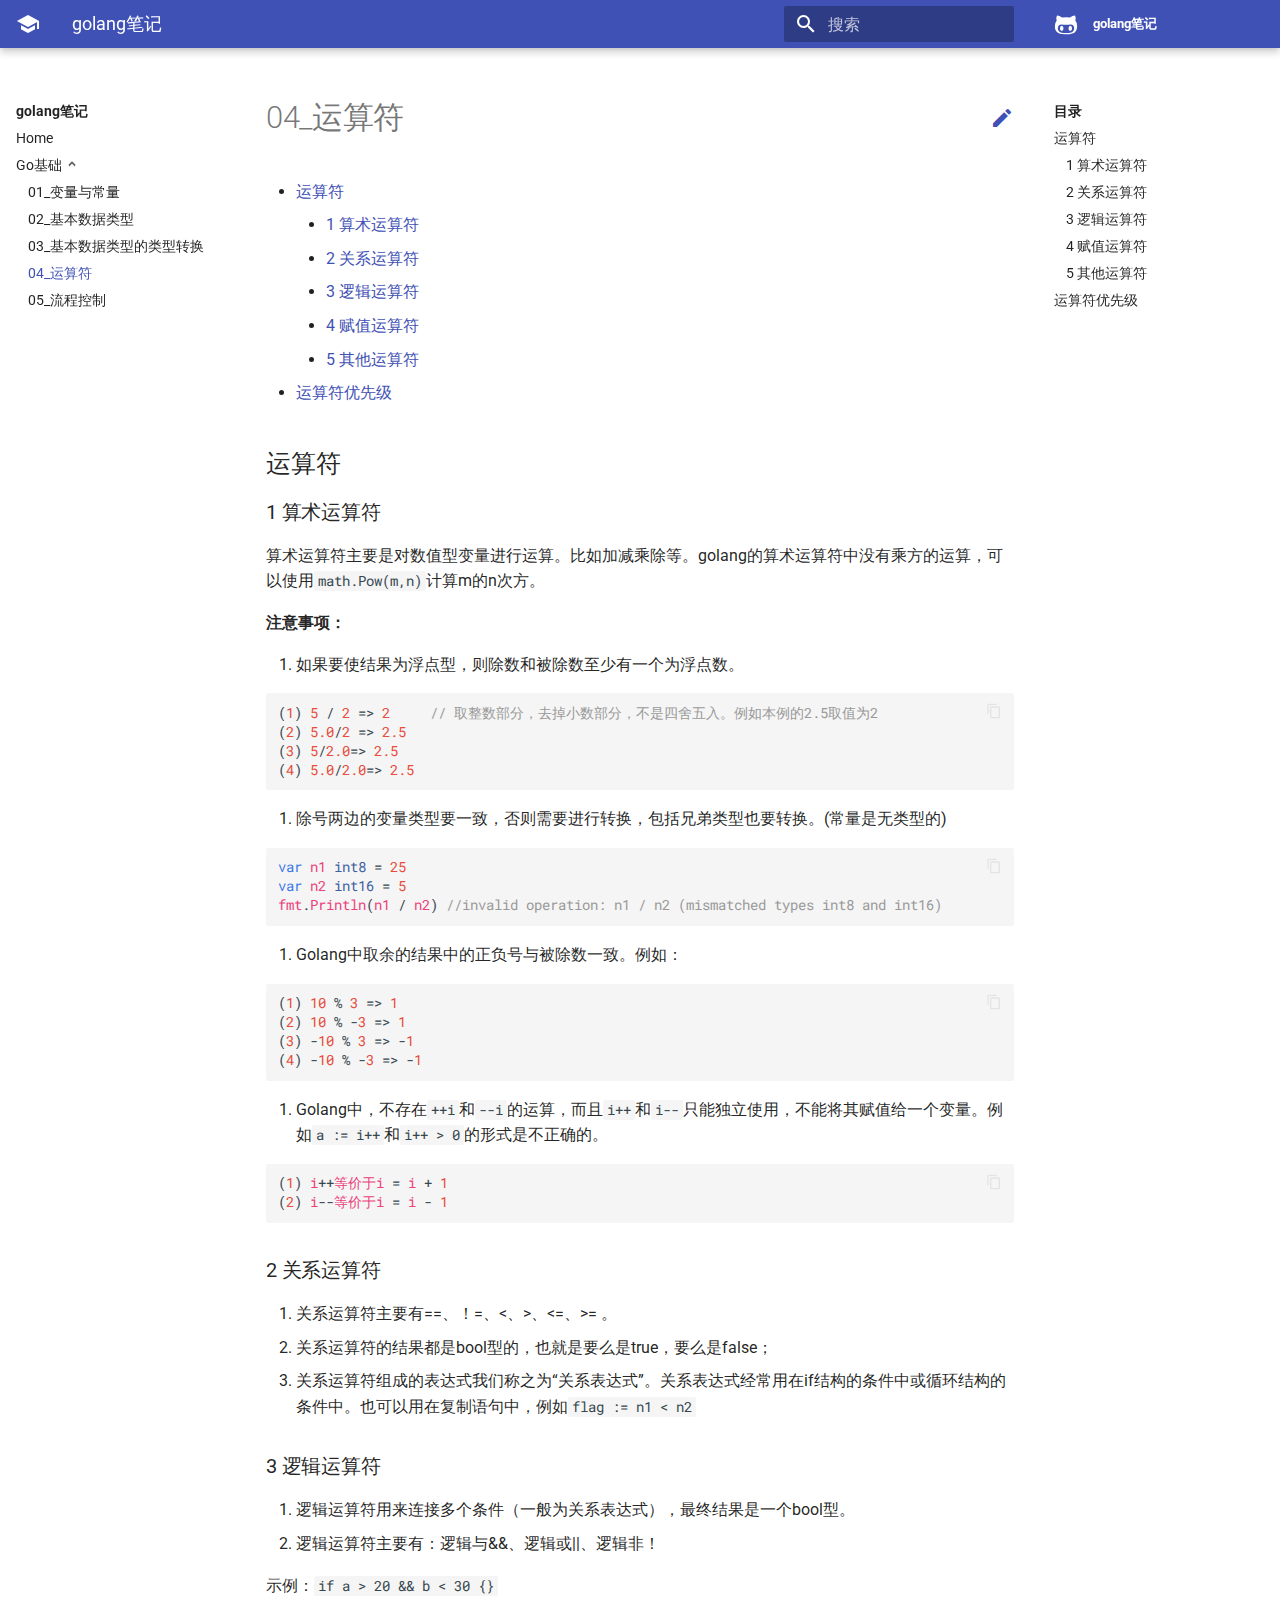
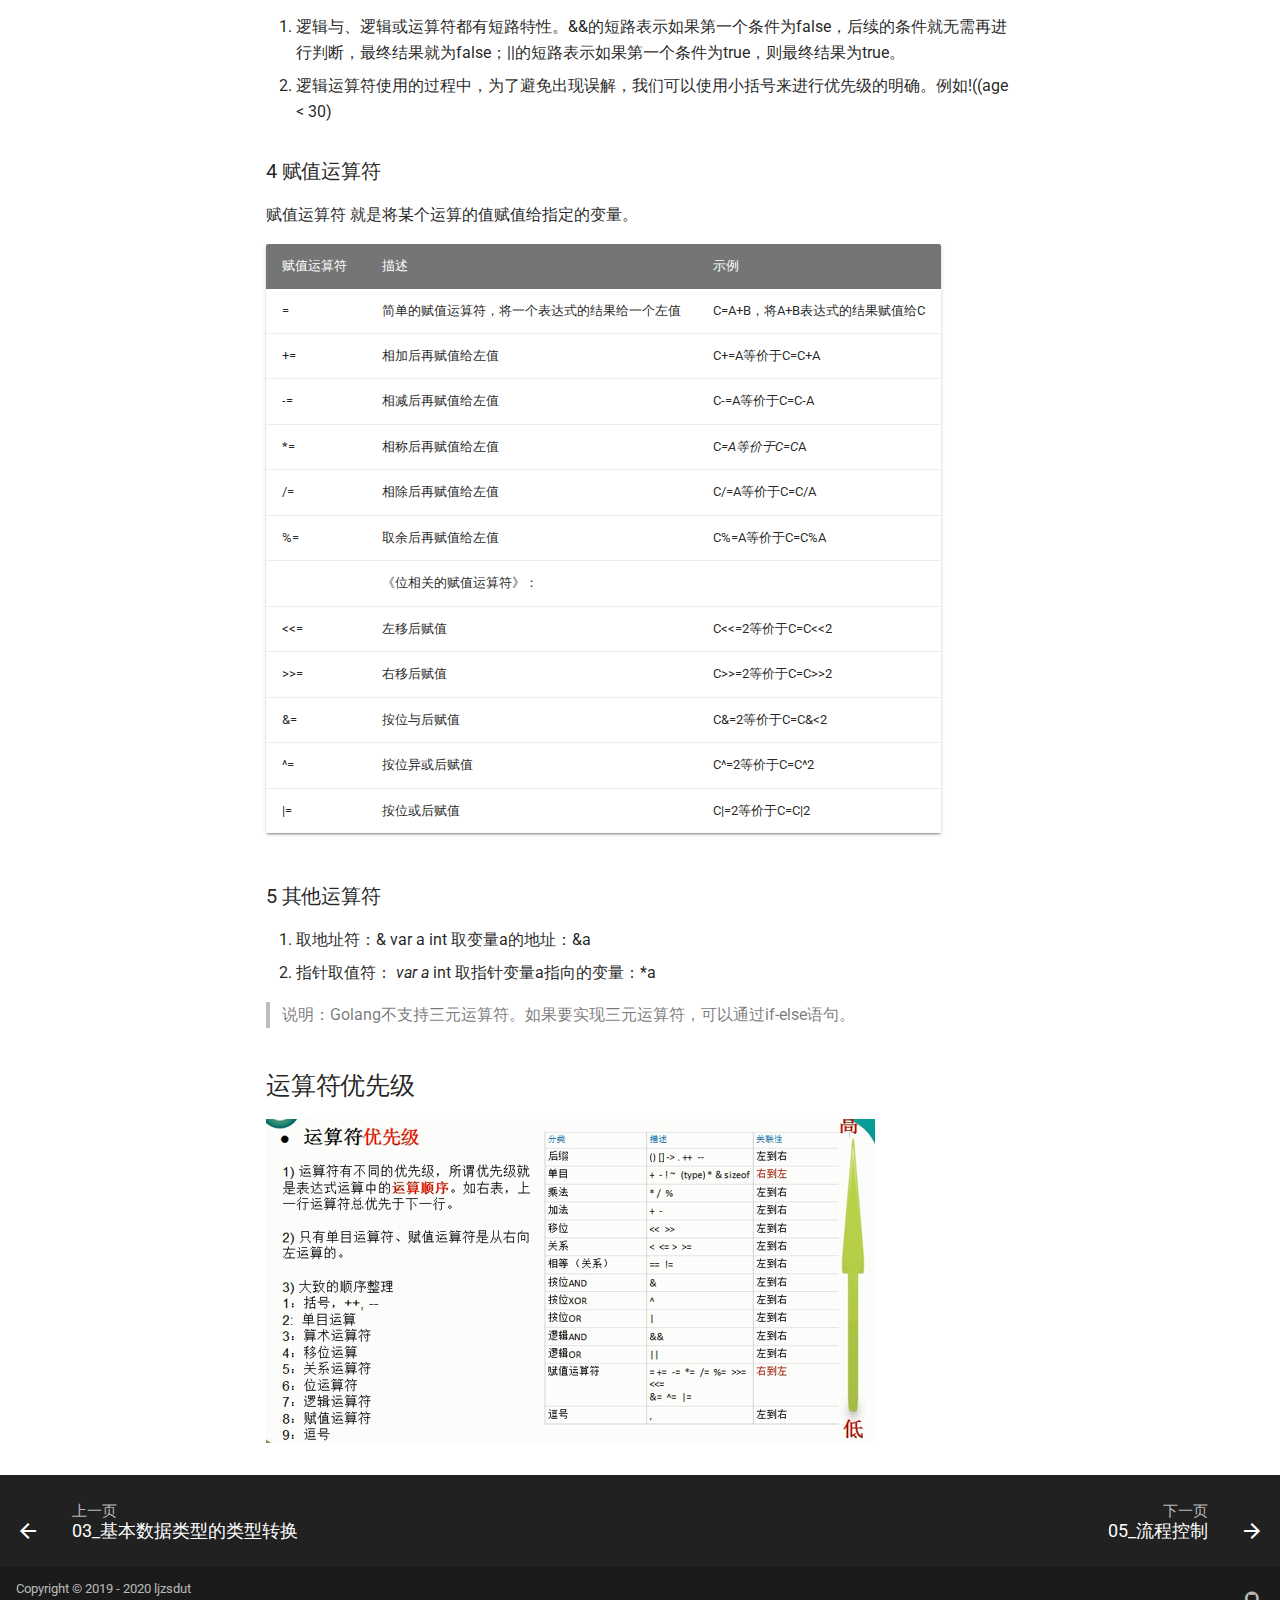
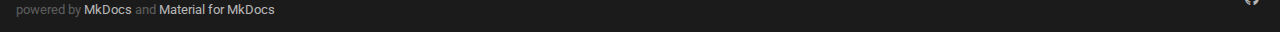
==== commit 4559f91d: "Deployed 49432b8 with MkDocs version: 1.0.4" ====
--- a/04_运算符/index.html
+++ b/04_运算符/index.html
@@ -298,8 +298,6 @@
     
     <input class="md-toggle md-nav__toggle" data-md-toggle="toc" type="checkbox" id="__toc">
     
-      
-    
     
       <label class="md-nav__link md-nav__link--active" for="__toc">
         04_运算符
@@ -313,43 +311,61 @@
 <nav class="md-nav md-nav--secondary">
   
   
-    
-  
   
     <label class="md-nav__title" for="__toc">目录</label>
     <ul class="md-nav__list" data-md-scrollfix>
       
         <li class="md-nav__item">
+  <a href="#_1" class="md-nav__link">
+    运算符
+  </a>
+  
+    <nav class="md-nav">
+      <ul class="md-nav__list">
+        
+          <li class="md-nav__item">
   <a href="#1" class="md-nav__link">
     1 算术运算符
   </a>
   
 </li>
-      
-        <li class="md-nav__item">
+        
+          <li class="md-nav__item">
   <a href="#2" class="md-nav__link">
     2 关系运算符
   </a>
   
 </li>
-      
-        <li class="md-nav__item">
+        
+          <li class="md-nav__item">
   <a href="#3" class="md-nav__link">
     3 逻辑运算符
   </a>
   
 </li>
-      
-        <li class="md-nav__item">
+        
+          <li class="md-nav__item">
   <a href="#4" class="md-nav__link">
     4 赋值运算符
   </a>
   
 </li>
-      
-        <li class="md-nav__item">
+        
+          <li class="md-nav__item">
   <a href="#5" class="md-nav__link">
     5 其他运算符
+  </a>
+  
+</li>
+        
+      </ul>
+    </nav>
+  
+</li>
+      
+        <li class="md-nav__item">
+  <a href="#_2" class="md-nav__link">
+    运算符优先级
   </a>
   
 </li>
@@ -396,43 +412,61 @@
 <nav class="md-nav md-nav--secondary">
   
   
-    
-  
   
     <label class="md-nav__title" for="__toc">目录</label>
     <ul class="md-nav__list" data-md-scrollfix>
       
         <li class="md-nav__item">
+  <a href="#_1" class="md-nav__link">
+    运算符
+  </a>
+  
+    <nav class="md-nav">
+      <ul class="md-nav__list">
+        
+          <li class="md-nav__item">
   <a href="#1" class="md-nav__link">
     1 算术运算符
   </a>
   
 </li>
-      
-        <li class="md-nav__item">
+        
+          <li class="md-nav__item">
   <a href="#2" class="md-nav__link">
     2 关系运算符
   </a>
   
 </li>
-      
-        <li class="md-nav__item">
+        
+          <li class="md-nav__item">
   <a href="#3" class="md-nav__link">
     3 逻辑运算符
   </a>
   
 </li>
-      
-        <li class="md-nav__item">
+        
+          <li class="md-nav__item">
   <a href="#4" class="md-nav__link">
     4 赋值运算符
   </a>
   
 </li>
-      
-        <li class="md-nav__item">
+        
+          <li class="md-nav__item">
   <a href="#5" class="md-nav__link">
     5 其他运算符
+  </a>
+  
+</li>
+        
+      </ul>
+    </nav>
+  
+</li>
+      
+        <li class="md-nav__item">
+  <a href="#_2" class="md-nav__link">
+    运算符优先级
   </a>
   
 </li>
@@ -455,6 +489,8 @@
                 
                   <a href="https://github.com/ljzsdut/golangstudy/edit/master/docs/04_运算符.md" title="编辑此页" class="md-icon md-content__icon">&#xE3C9;</a>
                 
+                
+                  <h1>04_运算符</h1>
                 
                 <div class="toc">
 <ul>
@@ -469,8 +505,8 @@
 <li><a href="#_2">运算符优先级</a></li>
 </ul>
 </div>
-<h1 id="_1">运算符<a class="headerlink" href="#_1" title="Permanent link">&para;</a></h1>
-<h2 id="1">1 算术运算符<a class="headerlink" href="#1" title="Permanent link">&para;</a></h2>
+<h2 id="_1">运算符<a class="headerlink" href="#_1" title="Permanent link">&para;</a></h2>
+<h3 id="1">1 算术运算符<a class="headerlink" href="#1" title="Permanent link">&para;</a></h3>
 <p>算术运算符主要是对数值型变量进行运算。比如加减乘除等。golang的算术运算符中没有乘方的运算，可以使用<code>math.Pow(m,n)</code>计算m的n次方。</p>
 <p><strong>注意事项：</strong></p>
 <ol>
@@ -510,13 +546,13 @@
 </pre></div>
 
 
-<h2 id="2">2 关系运算符<a class="headerlink" href="#2" title="Permanent link">&para;</a></h2>
+<h3 id="2">2 关系运算符<a class="headerlink" href="#2" title="Permanent link">&para;</a></h3>
 <ol>
 <li>关系运算符主要有==、！=、&lt;、&gt;、&lt;=、&gt;= 。</li>
 <li>关系运算符的结果都是bool型的，也就是要么是true，要么是false；</li>
 <li>关系运算符组成的表达式我们称之为“关系表达式”。关系表达式经常用在if结构的条件中或循环结构的条件中。也可以用在复制语句中，例如<code>flag := n1 &lt; n2</code></li>
 </ol>
-<h2 id="3">3 <strong>逻辑运算符</strong><a class="headerlink" href="#3" title="Permanent link">&para;</a></h2>
+<h3 id="3">3 逻辑运算符<a class="headerlink" href="#3" title="Permanent link">&para;</a></h3>
 <ol>
 <li>
 <p>逻辑运算符用来连接多个条件（一般为关系表达式），最终结果是一个bool型。</p>
@@ -534,7 +570,7 @@
 <p>逻辑运算符使用的过程中，为了避免出现误解，我们可以使用小括号来进行优先级的明确。例如!((age &lt; 30)</p>
 </li>
 </ol>
-<h2 id="4">4 <strong>赋值运算符</strong><a class="headerlink" href="#4" title="Permanent link">&para;</a></h2>
+<h3 id="4">4 赋值运算符<a class="headerlink" href="#4" title="Permanent link">&para;</a></h3>
 <p>赋值运算符   就是将某个运算的值赋值给指定的变量。</p>
 <table>
 <thead>
@@ -607,7 +643,7 @@
 </tr>
 </tbody>
 </table>
-<h2 id="5">5 其他运算符<a class="headerlink" href="#5" title="Permanent link">&para;</a></h2>
+<h3 id="5">5 其他运算符<a class="headerlink" href="#5" title="Permanent link">&para;</a></h3>
 <ol>
 <li>
 <p>取地址符：&amp;    var a int    取变量a的地址：&amp;a</p>
@@ -619,7 +655,7 @@
 <blockquote>
 <p>说明：Golang不支持三元运算符。如果要实现三元运算符，可以通过if-else语句。</p>
 </blockquote>
-<h1 id="_2">运算符优先级<a class="headerlink" href="#_2" title="Permanent link">&para;</a></h1>
+<h2 id="_2">运算符优先级<a class="headerlink" href="#_2" title="Permanent link">&para;</a></h2>
 <p><img alt="1567498036749" src="../04_运算符.assets/1567498036749.png" /></p>
                 
                   
